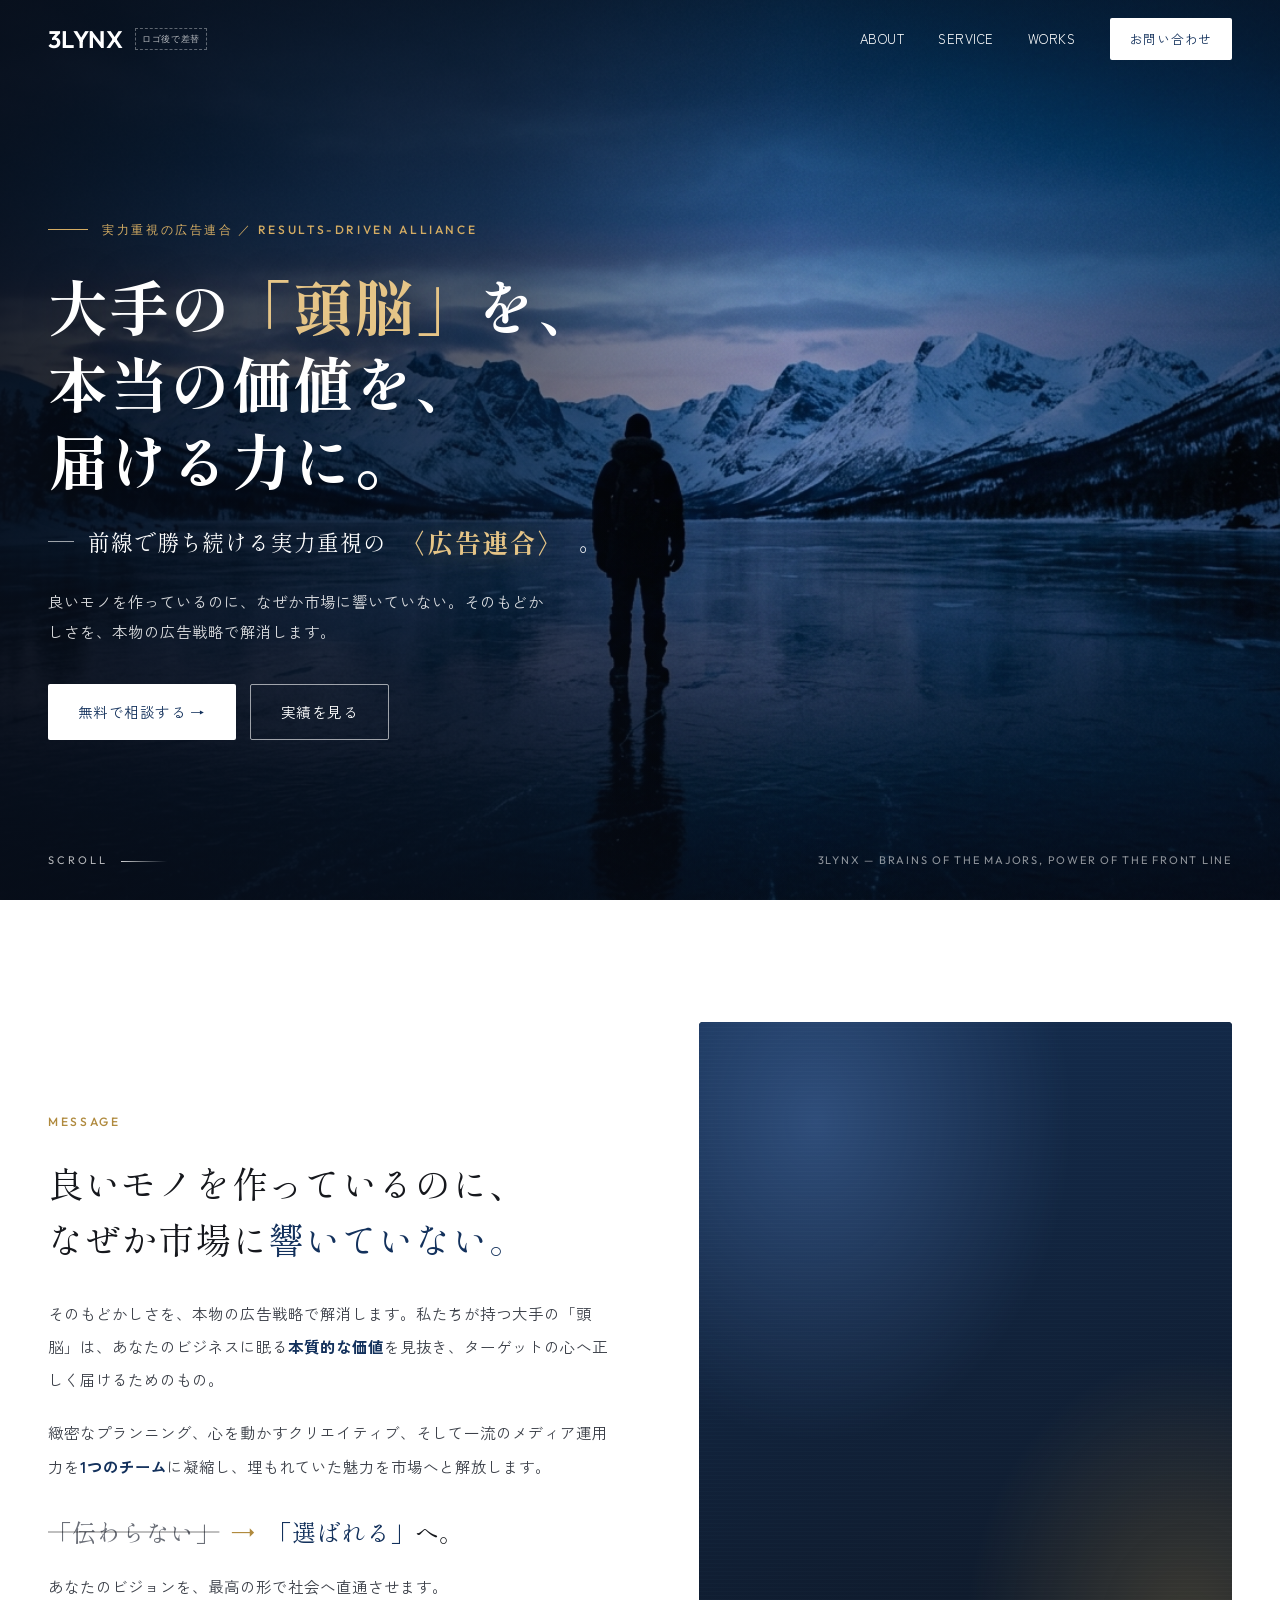
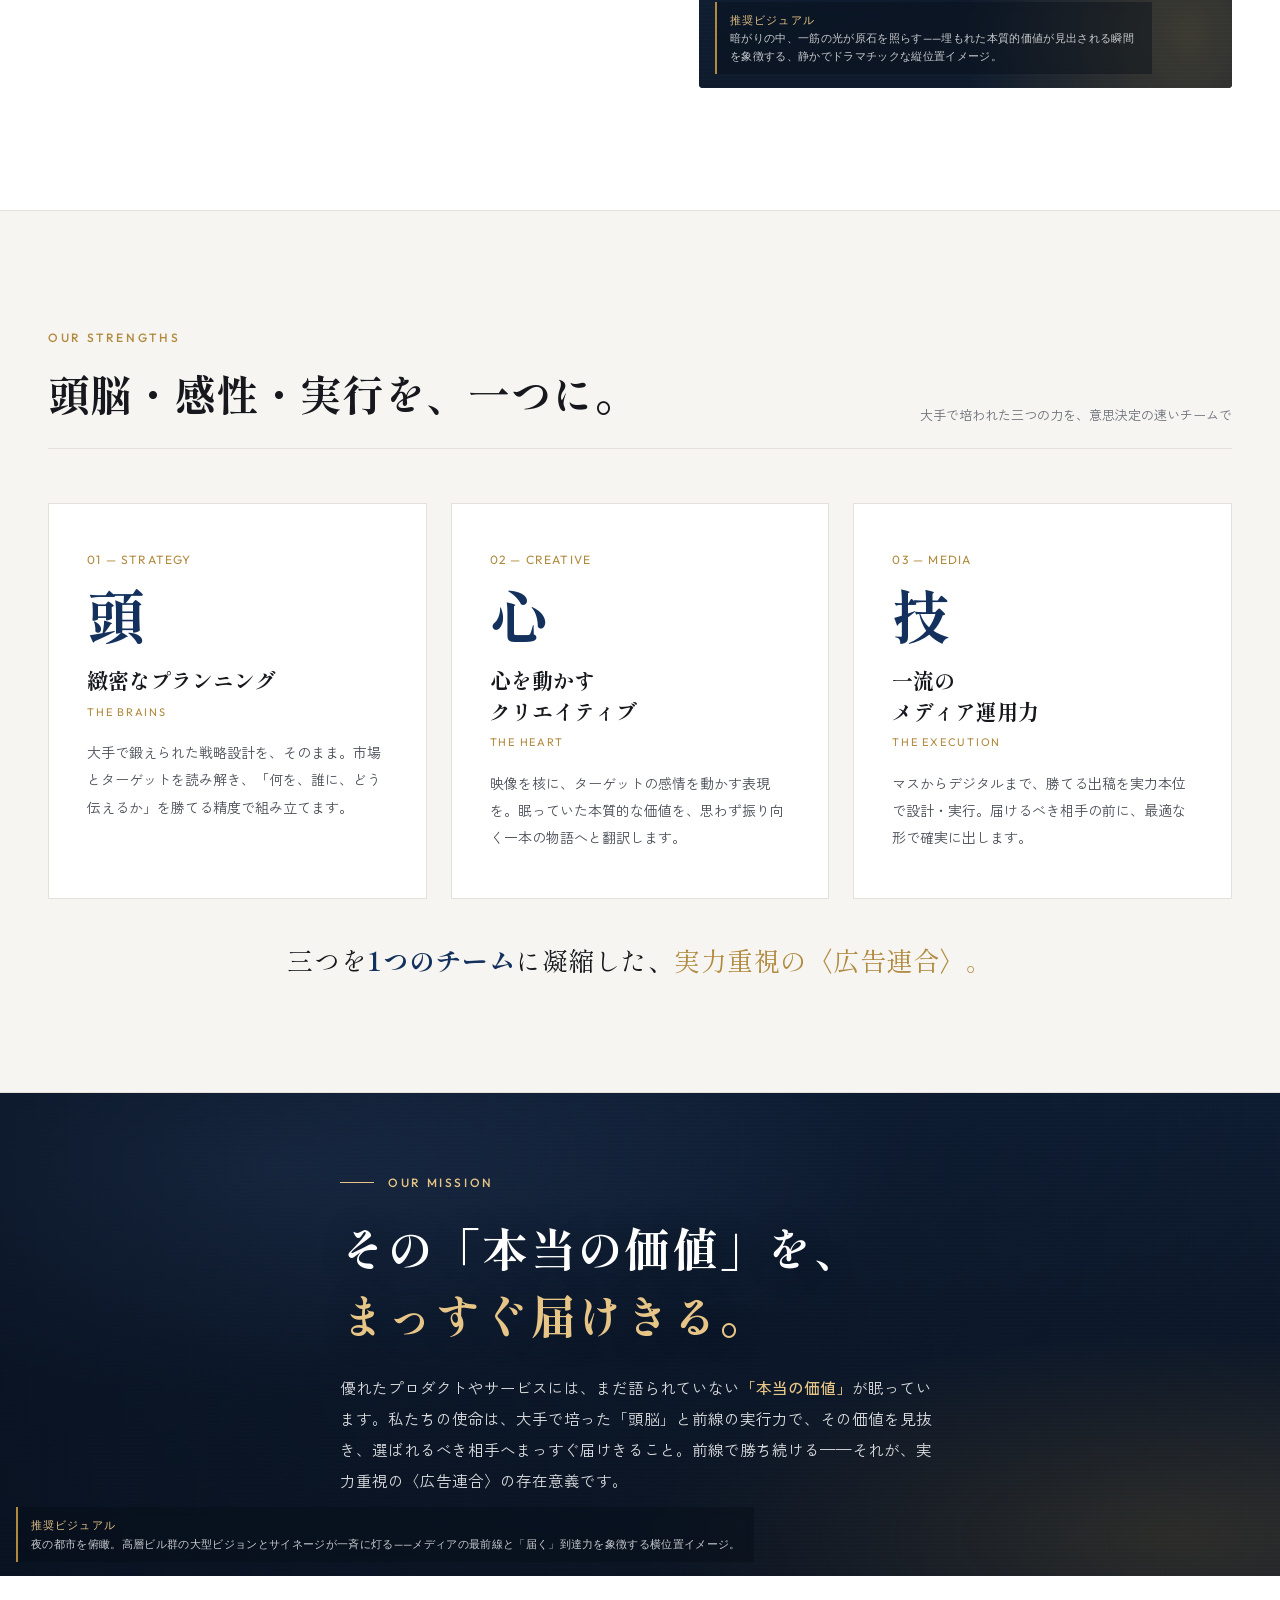
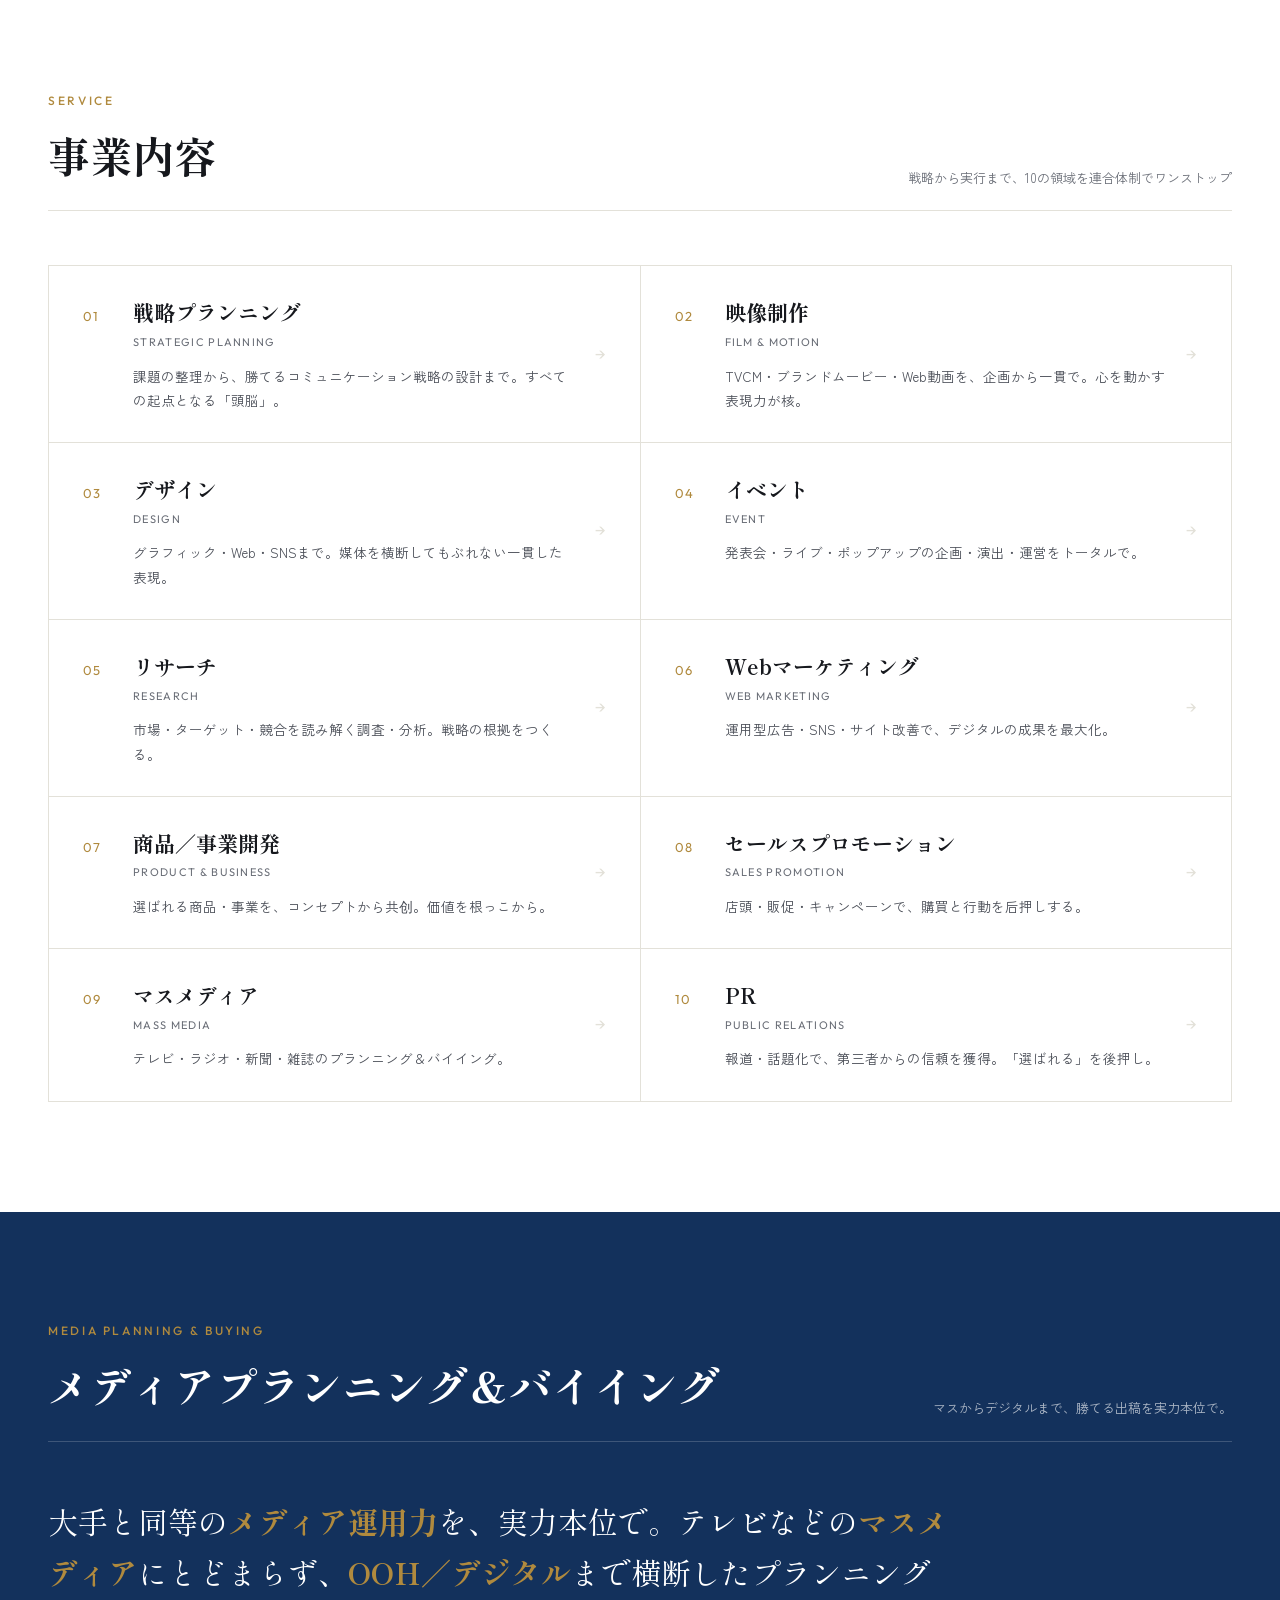
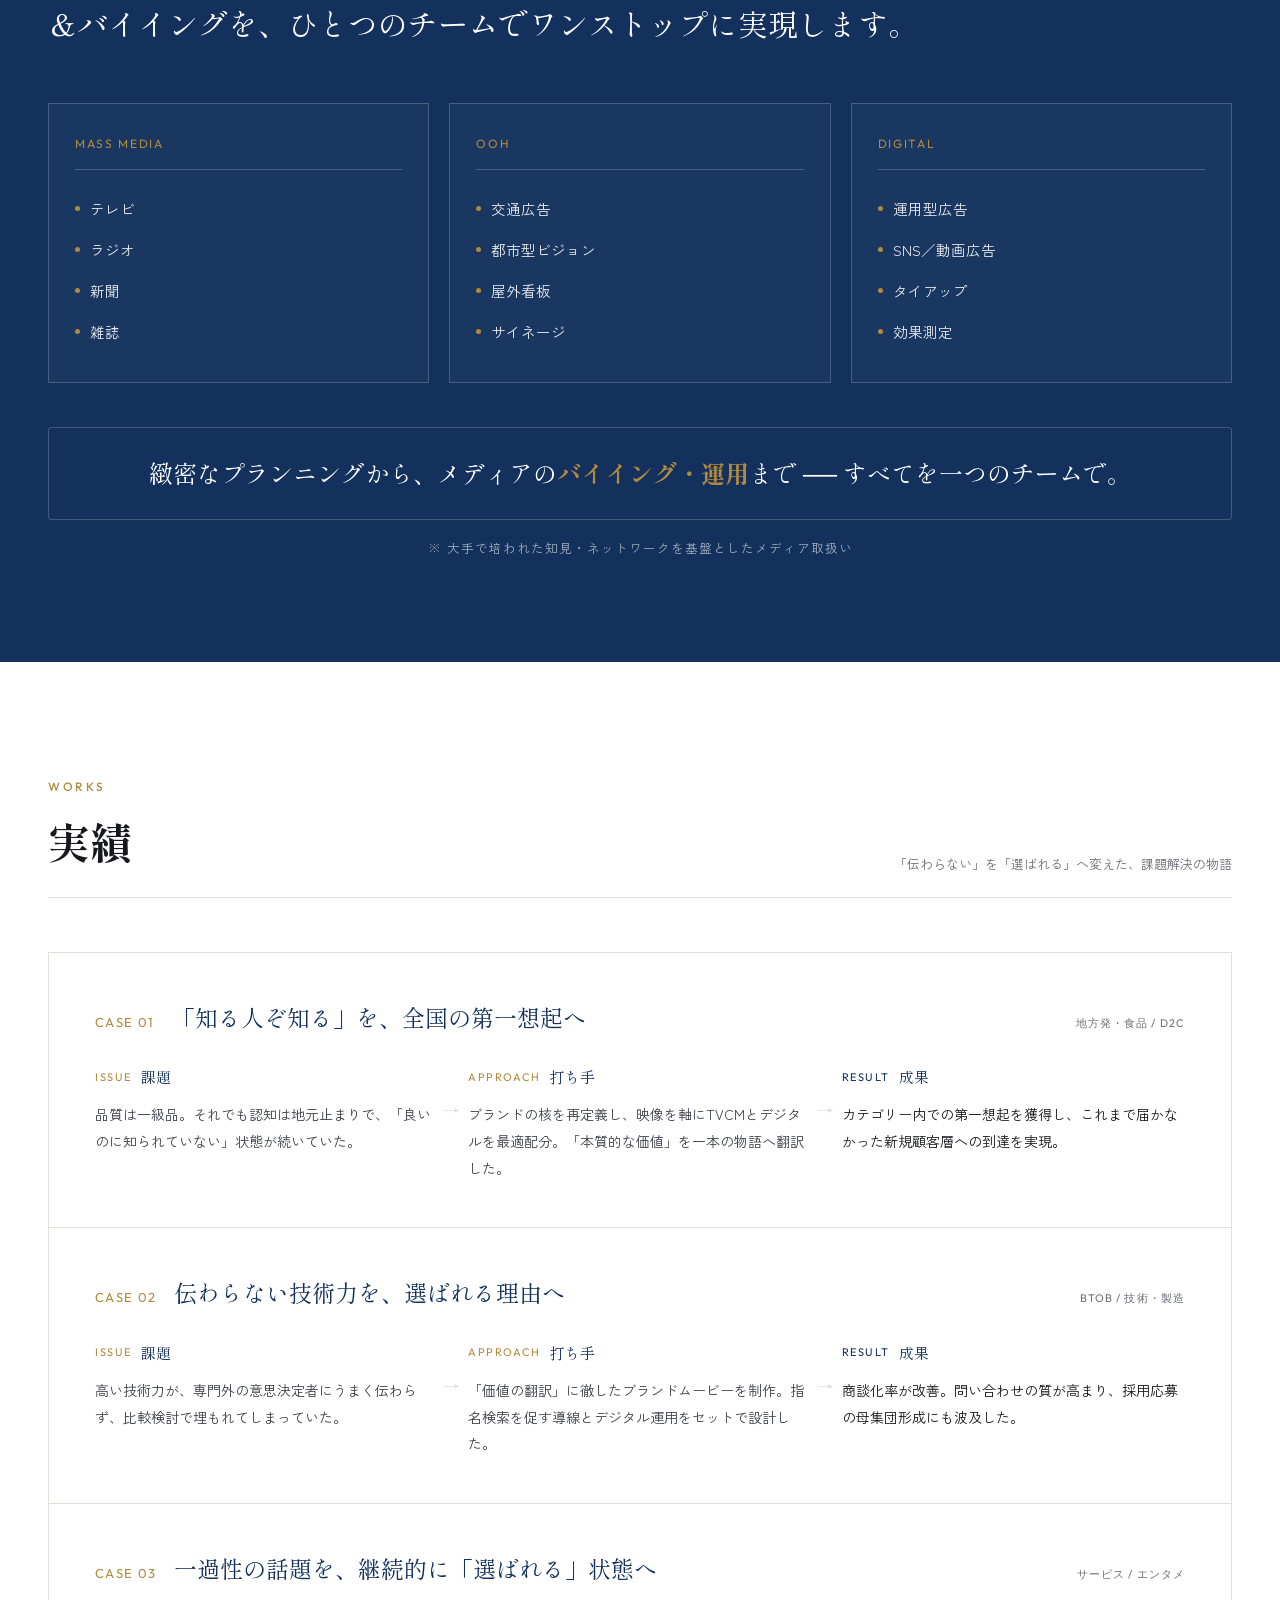
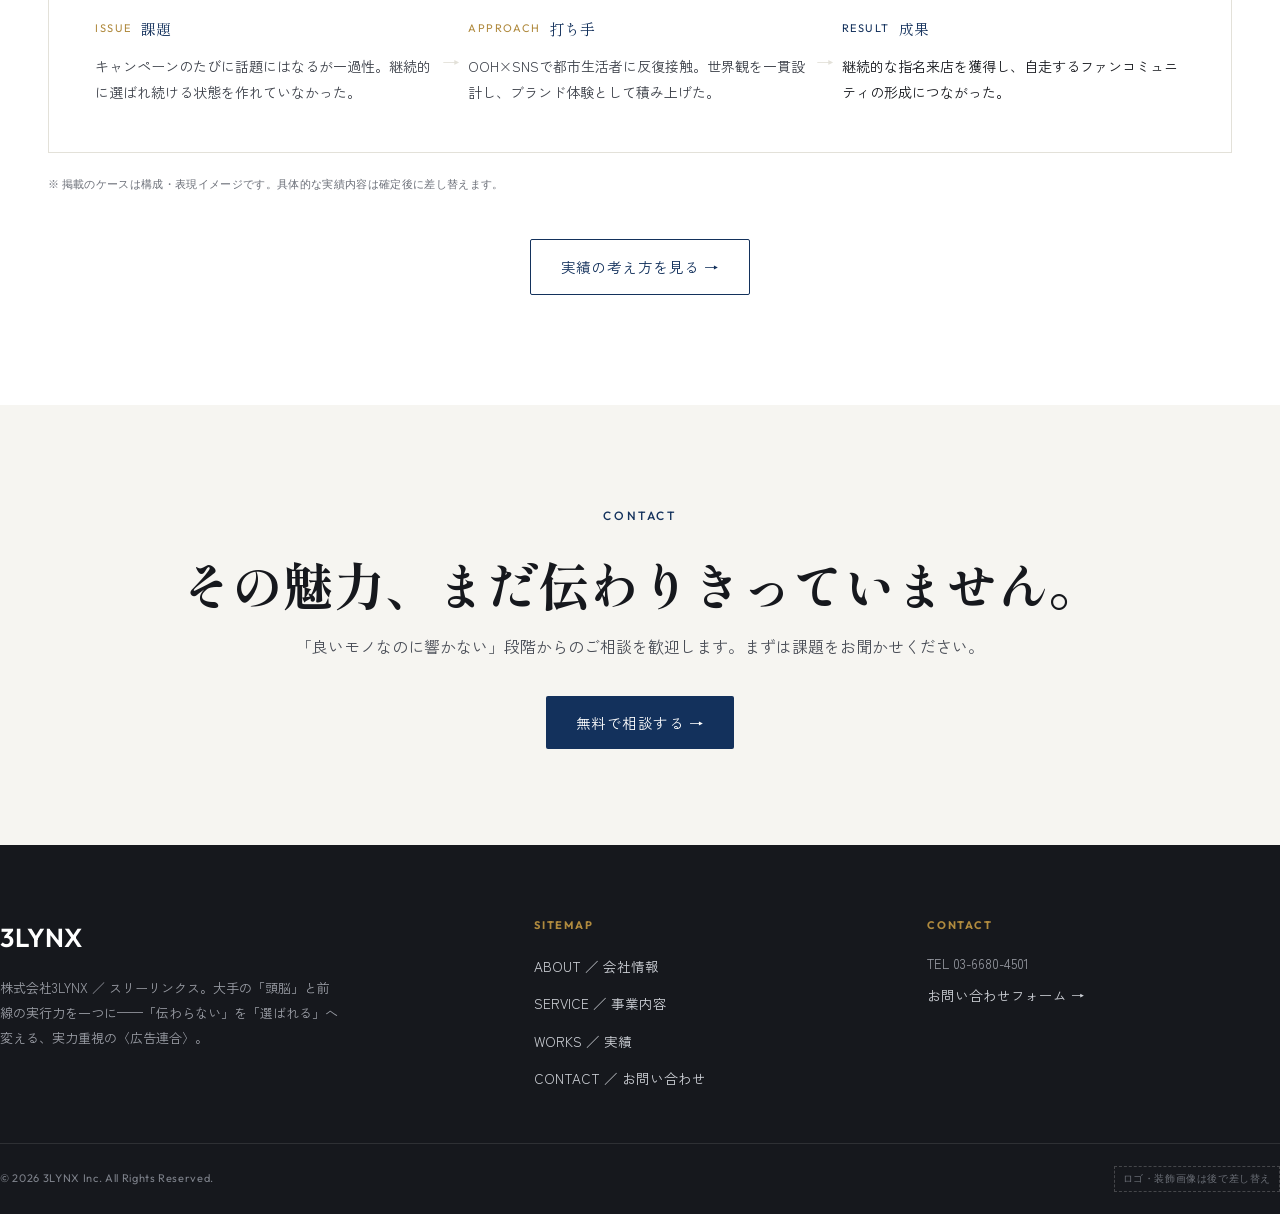
==== index.html @ 356a7094 "Add 3LYNX site (Option 2 / 安心感) — index + about/service/works/contact" ====
<!DOCTYPE html>
<html lang="ja">
<head>
<meta charset="UTF-8">
<meta name="viewport" content="width=device-width, initial-scale=1.0">
<title>株式会社3LYNX ｜ 大手の「頭脳」を、本当の価値を届ける力に。</title>
<link rel="preconnect" href="https://fonts.googleapis.com">
<link rel="preconnect" href="https://fonts.gstatic.com" crossorigin>
<link href="https://fonts.googleapis.com/css2?family=Shippori+Mincho:wght@500;600;700;800&family=Zen+Kaku+Gothic+New:wght@400;500;700&family=Outfit:wght@300;400;500;600&display=swap" rel="stylesheet">
<link rel="stylesheet" href="styles.css">
<style>
/* ===== cinematic full-bleed hero ===== */
.hero{position:relative;min-height:100svh;display:flex;align-items:center;overflow:hidden}
.hero-bg{position:absolute;inset:0;z-index:0}
.hero-bg img{width:100%;height:100%;object-fit:cover;object-position:center 38%}
.hero-overlay{position:absolute;inset:0;z-index:1;
  background:
    linear-gradient(90deg,rgba(7,13,24,.88) 0%,rgba(7,13,24,.55) 38%,rgba(7,13,24,.1) 62%,rgba(7,13,24,.32) 100%),
    linear-gradient(180deg,rgba(7,13,24,.6) 0%,rgba(7,13,24,.05) 22%,rgba(7,13,24,0) 55%,rgba(7,13,24,.52) 100%);
}
.hero-inner{position:relative;z-index:2;width:100%;color:#fff;padding-top:60px}
.hero .ey{color:#d4ac63;display:flex;align-items:center;gap:14px;margin-bottom:26px}
.hero .ey::before{content:"";width:40px;height:1px;background:#d4ac63}
.hero h1{font-family:"Shippori Mincho",serif;font-weight:700;font-size:clamp(34px,4.7vw,64px);line-height:1.28;letter-spacing:.02em;text-shadow:0 2px 40px rgba(0,0,0,.45)}
.hero h1 .nv{color:#e6c587}
.hero .htag{font-family:"Shippori Mincho",serif;font-size:clamp(16px,1.8vw,22px);color:#fff;margin-top:24px;letter-spacing:.04em;display:inline-flex;align-items:center;gap:14px;flex-wrap:wrap}
.hero .htag .gw{color:#e6c587;font-weight:700;font-size:1.18em;letter-spacing:.06em;text-shadow:0 2px 24px rgba(230,197,135,.35)}
.hero .htag::before{content:"";width:26px;height:1px;background:rgba(255,255,255,.6)}
.hero .lead{margin-top:24px;max-width:500px;font-size:15.5px;line-height:1.95;color:rgba(255,255,255,.84)}
.hero-cta{display:flex;gap:14px;margin-top:38px;flex-wrap:wrap}
.btn.light.solid{background:#fff;color:var(--navy)}
.btn.light.solid:hover{background:#f0eee8;transform:translateY(-2px)}
.btn.light.ghost{border:1px solid rgba(255,255,255,.6);color:#fff}
.btn.light.ghost:hover{background:rgba(255,255,255,.12);border-color:#fff}
.hero-foot{position:absolute;left:0;right:0;bottom:30px;z-index:2}
.hero-foot .row{display:flex;align-items:flex-end;justify-content:space-between;gap:20px}
.scrollcue{display:flex;align-items:center;gap:13px;font-family:"Outfit";font-size:11px;letter-spacing:.28em;color:rgba(255,255,255,.7)}
.scrollcue::after{content:"";width:46px;height:1px;background:linear-gradient(90deg,rgba(255,255,255,.8),transparent);animation:cue 1.9s ease-in-out infinite}
@keyframes cue{0%,100%{opacity:.35;transform:scaleX(.6);transform-origin:left}50%{opacity:1;transform:scaleX(1)}}
.hero-loc{font-family:"Outfit";font-size:11px;letter-spacing:.16em;color:rgba(255,255,255,.55);text-transform:uppercase}

/* header transparent over hero, solid on scroll */
header{transition:background .35s,border-color .35s,backdrop-filter .35s}
header.over-hero{background:transparent;backdrop-filter:none;border-bottom-color:transparent}
header.over-hero .logo .mk{color:#fff}
header.over-hero .logo .ph{color:rgba(255,255,255,.7);border-color:rgba(255,255,255,.35)}
header.over-hero .navlinks a{color:#fff}
header.over-hero .navlinks a:not(.cbtn)::after{background:#fff}
header.over-hero .navlinks .cbtn{background:#fff;color:var(--navy)}
header.over-hero .navlinks .cbtn:hover{background:#f0eee8;color:var(--navy)}
header.over-hero.scrolled{background:rgba(255,255,255,.9);backdrop-filter:blur(10px);border-bottom-color:var(--line)}
header.over-hero.scrolled .logo .mk{color:var(--navy)}
header.over-hero.scrolled .logo .ph{color:var(--muted);border-color:var(--line)}
header.over-hero.scrolled .navlinks a{color:var(--ink)}
header.over-hero.scrolled .navlinks a:hover{color:var(--navy)}
header.over-hero.scrolled .navlinks a:not(.cbtn)::after{background:var(--navy)}
header.over-hero.scrolled .navlinks .cbtn{background:var(--navy);color:#fff}

/* ===== decorative image placeholder ===== */
.deco-cap{position:absolute;left:16px;bottom:14px;z-index:4;max-width:82%;font-family:"Outfit",sans-serif;font-size:11px;letter-spacing:.03em;color:rgba(255,255,255,.78);line-height:1.65;background:rgba(7,13,24,.4);backdrop-filter:blur(5px);padding:9px 13px;border-left:2px solid var(--gold)}
.deco-cap b{color:#e6c587;font-weight:500;letter-spacing:.1em}

/* ===== message / concept ===== */
.message{padding:122px 0}
.msg-grid{display:grid;grid-template-columns:1.05fr .95fr;gap:62px;align-items:center}
.msg-text .ey{color:var(--gold)}
.msg-lead{font-family:"Shippori Mincho",serif;font-size:clamp(23px,2.9vw,36px);line-height:1.55;color:var(--ink);margin-top:22px;letter-spacing:.02em}
.msg-lead .nv{color:var(--navy)}
.msg-body{margin-top:30px;font-size:15.5px;line-height:2.15;color:#3c4049;max-width:560px}
.msg-body p+p{margin-top:20px}
.msg-body b{color:var(--navy);font-weight:700}
.msg-turn{margin-top:30px;font-family:"Shippori Mincho",serif;font-size:clamp(18px,2vw,24px);color:var(--ink);letter-spacing:.02em}
.msg-turn .x{color:var(--muted);text-decoration:line-through;text-decoration-color:rgba(0,0,0,.25)}
.msg-turn .o{color:var(--navy)}
.msg-turn .arw{color:var(--gold);margin:0 12px}
.msg-visual{position:relative}
.msg-visual .vph{aspect-ratio:4/5;border-radius:4px}

/* ===== strengths 三位一体 ===== */
.strengths{background:var(--paper);border-top:1px solid var(--line);border-bottom:1px solid var(--line);padding:112px 0}
.tri{display:grid;grid-template-columns:repeat(3,1fr);gap:24px;margin-top:54px}
.tcard{background:#fff;border:1px solid var(--line);padding:46px 38px;position:relative;transition:transform .25s,box-shadow .25s}
.tcard:hover{transform:translateY(-4px);box-shadow:0 24px 50px -34px rgba(15,27,45,.55)}
.tcard .gi{font-family:"Outfit";font-size:12px;letter-spacing:.1em;color:var(--gold)}
.tcard .kanji{font-family:"Shippori Mincho",serif;font-weight:700;font-size:58px;line-height:1;color:var(--navy);margin:16px 0 22px}
.tcard h3{font-family:"Shippori Mincho",serif;font-size:21px;color:var(--ink);line-height:1.45}
.tcard .en{font-family:"Outfit";font-size:11px;letter-spacing:.16em;text-transform:uppercase;color:var(--gold);margin-top:8px}
.tcard p{font-size:14px;color:#4a4e57;line-height:1.95;margin-top:18px}
.tri-line{margin-top:40px;text-align:center;font-family:"Shippori Mincho",serif;font-size:clamp(18px,2.2vw,26px);color:var(--ink);letter-spacing:.02em}
.tri-line b{color:var(--navy)}
.tri-line .br{color:var(--gold)}

/* ===== full-bleed decorative band ===== */
.band{position:relative;min-height:46vh;display:flex;align-items:center;overflow:hidden;padding:80px 0}
.band .vph{position:absolute;inset:0}
.band-overlay{position:absolute;inset:0;z-index:2;background:linear-gradient(90deg,rgba(7,13,24,.72),rgba(7,13,24,.25))}
.band-copy{position:relative;z-index:3;color:#fff}
.band-copy .ey{color:#e6c587;display:flex;align-items:center;gap:14px}
.band-copy .ey::before{content:"";width:34px;height:1px;background:#e6c587}
.band-copy h2{font-family:"Shippori Mincho",serif;font-size:clamp(26px,3.6vw,46px);line-height:1.45;margin-top:22px;letter-spacing:.03em;text-shadow:0 2px 30px rgba(0,0,0,.4)}
.band-copy h2 .g{color:#e6c587}
.band-copy p{margin-top:24px;max-width:600px;font-size:15.5px;line-height:2;color:rgba(255,255,255,.85)}
.band-copy p b{color:#e6c587;font-weight:500}

/* service preview — 10 services */
.sgrid{display:grid;grid-template-columns:repeat(2,1fr);gap:1px;background:var(--line);border:1px solid var(--line)}
.scell{background:#fff;padding:30px 34px;transition:background .25s;text-decoration:none;color:inherit;display:flex;align-items:baseline;gap:20px}
.scell:hover{background:var(--paper)}
.scell .ico{font-family:"Outfit";font-size:13px;letter-spacing:.08em;color:var(--gold);flex:none;width:30px;padding-top:4px}
.scell .sbody{flex:1}
.scell h3{font-family:"Shippori Mincho",serif;font-size:21px;display:inline-block}
.scell .en{font-family:"Outfit";font-size:11px;letter-spacing:.12em;color:var(--muted);text-transform:uppercase;margin-top:4px}
.scell p{font-size:13.5px;color:#4a4e57;margin-top:12px;line-height:1.8}
.scell .arr{flex:none;color:var(--line);font-family:"Outfit";transition:color .2s,transform .2s;align-self:center}
.scell:hover .arr{color:var(--navy);transform:translateX(3px)}

/* media */
.media{background:var(--navy);color:#fff;padding:104px 0}
.media .sec-head{border-color:rgba(255,255,255,.18)}
.media .sec-head h2{color:#fff}.media .sec-head .ey{color:var(--gold)}.media .sec-head .jp{color:rgba(255,255,255,.65)}
.mlead{font-family:"Shippori Mincho",serif;font-size:clamp(20px,2.4vw,30px);line-height:1.7;max-width:900px;margin-bottom:54px}
.mlead b{color:var(--gold)}
.mcols{display:grid;grid-template-columns:repeat(3,1fr);gap:20px}
.mcol{border:1px solid rgba(255,255,255,.2);padding:30px 26px;background:rgba(255,255,255,.03)}
.mcol .h{font-family:"Outfit";letter-spacing:.14em;font-size:12px;color:var(--gold);text-transform:uppercase;padding-bottom:16px;border-bottom:1px solid rgba(255,255,255,.2);margin-bottom:18px}
.mcol ul{list-style:none}
.mcol li{font-size:14.5px;padding:9px 0;color:rgba(255,255,255,.9);display:flex;align-items:center;gap:10px}
.mcol li::before{content:"";width:5px;height:5px;background:var(--gold);border-radius:50%;flex:none}
.onestop-line{margin-top:44px;text-align:center;font-family:"Shippori Mincho",serif;font-size:clamp(18px,2vw,24px);padding:26px;border:1px solid rgba(255,255,255,.2);border-radius:3px}
.onestop-line b{color:var(--gold)}
.partner{margin-top:18px;text-align:center;font-size:12.5px;letter-spacing:.08em;color:rgba(255,255,255,.6)}

/* ===== works — text based cases ===== */
.cases{border:1px solid var(--line)}
.case{background:#fff;padding:46px 46px}
.case + .case{border-top:1px solid var(--line)}
.case .ctop{display:flex;align-items:baseline;gap:18px;margin-bottom:30px;flex-wrap:wrap}
.case .cno{font-family:"Outfit";font-size:13px;letter-spacing:.1em;color:var(--gold)}
.case .cind{font-family:"Shippori Mincho",serif;font-size:23px;color:var(--navy)}
.case .ccat{font-family:"Outfit";font-size:11px;letter-spacing:.1em;color:var(--muted);text-transform:uppercase;margin-left:auto}
.steps{display:grid;grid-template-columns:1fr 1fr 1fr;gap:30px;position:relative}
.step .k{font-family:"Outfit";font-size:11px;letter-spacing:.14em;text-transform:uppercase;color:var(--gold);display:flex;align-items:center;gap:9px;margin-bottom:12px}
.step .k .jp{font-family:"Shippori Mincho",serif;font-size:15px;letter-spacing:0;text-transform:none;color:var(--navy)}
.step p{font-size:14px;line-height:1.9;color:#3c4049}
.step.result{position:relative}
.step.result .k{color:var(--navy)}.step.result .k .jp{color:var(--navy)}
.step.result p{color:var(--ink)}
.steps .step:not(:last-child)::after{content:"→";position:absolute;top:30px;right:-22px;color:var(--line);font-size:18px}
.steps .step{position:relative}
.cases-note{font-family:"Outfit";font-size:11px;color:var(--muted);letter-spacing:.03em;margin-top:22px;line-height:1.7}
.morebar{text-align:center;margin-top:46px}

/* cta */
.cta{background:var(--paper);padding:96px 0;text-align:center}
.cta .ey{color:var(--navy)}
.cta h2{font-family:"Shippori Mincho",serif;font-size:clamp(30px,4vw,52px);margin:18px 0 8px}
.cta p{color:#4a4e57;margin-bottom:36px}

@media(max-width:900px){
  .hero h1{font-size:clamp(30px,7.5vw,44px)}
  .hero-foot .hero-loc{display:none}
  .msg-grid{grid-template-columns:1fr;gap:40px}
  .tri,.sgrid,.mcols{grid-template-columns:1fr}
  .steps{grid-template-columns:1fr;gap:22px}
  .steps .step:not(:last-child)::after{content:"↓";top:auto;bottom:-20px;right:auto;left:0}
  .case{padding:34px 26px}
}
</style>
</head>
<body>

<header class="over-hero" id="siteHeader">
  <div class="wrap nav">
    <a class="logo" href="index.html"><span class="mk">3LYNX</span><span class="ph">ロゴ後で差替</span></a>
    <nav class="navlinks">
      <a href="about.html">ABOUT</a>
      <a href="service.html">SERVICE</a>
      <a href="works.html">WORKS</a>
      <a href="contact.html" class="cbtn">お問い合わせ</a>
    </nav>
  </div>
</header>

<!-- HERO -->
<section class="hero" id="top">
  <div class="hero-bg"><img src="assets/hero.png" alt="夜明けの湖に立つ人物と山並み"></div>
  <div class="hero-overlay"></div>
  <div class="wrap hero-inner">
    <span class="ey">実力重視の広告連合 ／ Results-Driven Alliance</span>
    <h1>大手の<span class="nv">「頭脳」</span>を、<br>本当の価値を、<br>届ける力に。</h1>
    <p class="htag">前線で勝ち続ける実力重視の<span class="gw">〈広告連合〉</span>。</p>
    <p class="lead">良いモノを作っているのに、なぜか市場に響いていない。そのもどかしさを、本物の広告戦略で解消します。</p>
    <div class="hero-cta">
      <a class="btn light solid" href="contact.html">無料で相談する →</a>
      <a class="btn light ghost" href="works.html">実績を見る</a>
    </div>
  </div>
  <div class="wrap hero-foot">
    <div class="row">
      <div class="scrollcue">SCROLL</div>
      <div class="hero-loc">3LYNX — Brains of the Majors, Power of the Front Line</div>
    </div>
  </div>
</section>

<!-- MESSAGE / CONCEPT -->
<section class="message">
  <div class="wrap msg-grid">
    <div class="msg-text">
      <span class="ey">Message</span>
      <div class="msg-lead">良いモノを作っているのに、<br>なぜか市場に<span class="nv">響いていない。</span></div>
      <div class="msg-body">
        <p>そのもどかしさを、本物の広告戦略で解消します。私たちが持つ大手の「頭脳」は、あなたのビジネスに眠る<b>本質的な価値</b>を見抜き、ターゲットの心へ正しく届けるためのもの。</p>
        <p>緻密なプランニング、心を動かすクリエイティブ、そして一流のメディア運用力を<b>1つのチーム</b>に凝縮し、埋もれていた魅力を市場へと解放します。</p>
      </div>
      <div class="msg-turn"><span class="x">「伝わらない」</span><span class="arw">→</span><span class="o">「選ばれる」</span>へ。</div>
      <p class="msg-body" style="margin-top:18px">あなたのビジョンを、最高の形で社会へ直通させます。</p>
    </div>
    <div class="msg-visual">
      <div class="vph">
        <div class="deco-cap"><b>推奨ビジュアル</b><br>暗がりの中、一筋の光が原石を照らす——埋もれた本質的価値が見出される瞬間を象徴する、静かでドラマチックな縦位置イメージ。</div>
      </div>
    </div>
  </div>
</section>

<!-- STRENGTHS 三位一体 -->
<section class="strengths">
  <div class="wrap">
    <div class="sec-head">
      <div><span class="ey">Our Strengths</span><h2>頭脳・感性・実行を、一つに。</h2></div>
      <span class="jp">大手で培われた三つの力を、意思決定の速いチームで</span>
    </div>
    <div class="tri">
      <div class="tcard">
        <div class="gi">01 — STRATEGY</div>
        <div class="kanji">頭</div>
        <h3>緻密なプランニング</h3>
        <div class="en">The Brains</div>
        <p>大手で鍛えられた戦略設計を、そのまま。市場とターゲットを読み解き、「何を、誰に、どう伝えるか」を勝てる精度で組み立てます。</p>
      </div>
      <div class="tcard">
        <div class="gi">02 — CREATIVE</div>
        <div class="kanji">心</div>
        <h3>心を動かす<br>クリエイティブ</h3>
        <div class="en">The Heart</div>
        <p>映像を核に、ターゲットの感情を動かす表現を。眠っていた本質的な価値を、思わず振り向く一本の物語へと翻訳します。</p>
      </div>
      <div class="tcard">
        <div class="gi">03 — MEDIA</div>
        <div class="kanji">技</div>
        <h3>一流の<br>メディア運用力</h3>
        <div class="en">The Execution</div>
        <p>マスからデジタルまで、勝てる出稿を実力本位で設計・実行。届けるべき相手の前に、最適な形で確実に出します。</p>
      </div>
    </div>
    <div class="tri-line">三つを<b>1つのチーム</b>に凝縮した、<span class="br">実力重視の〈広告連合〉。</span></div>
  </div>
</section>

<!-- DECORATIVE BAND -->
<section class="band">
  <div class="vph">
    <div class="deco-cap"><b>推奨ビジュアル</b><br>夜の都市を俯瞰。高層ビル群の大型ビジョンとサイネージが一斉に灯る——メディアの最前線と「届く」到達力を象徴する横位置イメージ。</div>
  </div>
  <div class="band-overlay"></div>
  <div class="wrap band-copy">
    <span class="ey">Our Mission</span>
    <h2>その「本当の価値」を、<br><span class="g">まっすぐ届けきる。</span></h2>
    <p>優れたプロダクトやサービスには、まだ語られていない<b>「本当の価値」</b>が眠っています。私たちの使命は、大手で培った「頭脳」と前線の実行力で、その価値を見抜き、選ばれるべき相手へまっすぐ届けきること。前線で勝ち続ける——それが、実力重視の〈広告連合〉の存在意義です。</p>
  </div>
</section>

<!-- SERVICE -->
<section class="sec" id="service">
  <div class="wrap">
    <div class="sec-head">
      <div><span class="ey">Service</span><h2>事業内容</h2></div>
      <span class="jp">戦略から実行まで、10の領域を連合体制でワンストップ</span>
    </div>
    <div class="sgrid">
      <a class="scell" href="service.html#strategy">
        <div class="ico">01</div>
        <div class="sbody"><h3>戦略プランニング</h3><div class="en">Strategic Planning</div>
        <p>課題の整理から、勝てるコミュニケーション戦略の設計まで。すべての起点となる「頭脳」。</p></div>
        <span class="arr">→</span>
      </a>
      <a class="scell" href="service.html#film">
        <div class="ico">02</div>
        <div class="sbody"><h3>映像制作</h3><div class="en">Film &amp; Motion</div>
        <p>TVCM・ブランドムービー・Web動画を、企画から一貫で。心を動かす表現力が核。</p></div>
        <span class="arr">→</span>
      </a>
      <a class="scell" href="service.html#design">
        <div class="ico">03</div>
        <div class="sbody"><h3>デザイン</h3><div class="en">Design</div>
        <p>グラフィック・Web・SNSまで。媒体を横断してもぶれない一貫した表現。</p></div>
        <span class="arr">→</span>
      </a>
      <a class="scell" href="service.html#event">
        <div class="ico">04</div>
        <div class="sbody"><h3>イベント</h3><div class="en">Event</div>
        <p>発表会・ライブ・ポップアップの企画・演出・運営をトータルで。</p></div>
        <span class="arr">→</span>
      </a>
      <a class="scell" href="service.html#research">
        <div class="ico">05</div>
        <div class="sbody"><h3>リサーチ</h3><div class="en">Research</div>
        <p>市場・ターゲット・競合を読み解く調査・分析。戦略の根拠をつくる。</p></div>
        <span class="arr">→</span>
      </a>
      <a class="scell" href="service.html#webmarketing">
        <div class="ico">06</div>
        <div class="sbody"><h3>Webマーケティング</h3><div class="en">Web Marketing</div>
        <p>運用型広告・SNS・サイト改善で、デジタルの成果を最大化。</p></div>
        <span class="arr">→</span>
      </a>
      <a class="scell" href="service.html#product">
        <div class="ico">07</div>
        <div class="sbody"><h3>商品／事業開発</h3><div class="en">Product &amp; Business</div>
        <p>選ばれる商品・事業を、コンセプトから共创。価値を根っこから。</p></div>
        <span class="arr">→</span>
      </a>
      <a class="scell" href="service.html#promotion">
        <div class="ico">08</div>
        <div class="sbody"><h3>セールスプロモーション</h3><div class="en">Sales Promotion</div>
        <p>店頭・販促・キャンペーンで、購買と行動を后押しする。</p></div>
        <span class="arr">→</span>
      </a>
      <a class="scell" href="service.html#massmedia">
        <div class="ico">09</div>
        <div class="sbody"><h3>マスメディア</h3><div class="en">Mass Media</div>
        <p>テレビ・ラジオ・新聞・雑誌のプランニング＆バイイング。</p></div>
        <span class="arr">→</span>
      </a>
      <a class="scell" href="service.html#pr">
        <div class="ico">10</div>
        <div class="sbody"><h3>PR</h3><div class="en">Public Relations</div>
        <p>報道・話題化で、第三者からの信頼を獲得。「選ばれる」を後押し。</p></div>
        <span class="arr">→</span>
      </a>
    </div>
  </div>
</section>

<!-- MEDIA -->
<section class="media" id="media">
  <div class="wrap">
    <div class="sec-head">
      <div><span class="ey">Media Planning &amp; Buying</span><h2>メディアプランニング＆バイイング</h2></div>
      <span class="jp">マスからデジタルまで、勝てる出稿を実力本位で。</span>
    </div>
    <p class="mlead">大手と同等の<b>メディア運用力</b>を、実力本位で。テレビなどの<b>マスメディア</b>にとどまらず、<b>OOH／デジタル</b>まで横断したプランニング＆バイイングを、ひとつのチームでワンストップに実現します。</p>
    <div class="mcols">
      <div class="mcol"><div class="h">Mass Media</div><ul><li>テレビ</li><li>ラジオ</li><li>新聞</li><li>雑誌</li></ul></div>
      <div class="mcol"><div class="h">OOH</div><ul><li>交通広告</li><li>都市型ビジョン</li><li>屋外看板</li><li>サイネージ</li></ul></div>
      <div class="mcol"><div class="h">Digital</div><ul><li>運用型広告</li><li>SNS／動画広告</li><li>タイアップ</li><li>効果測定</li></ul></div>
    </div>
    <div class="onestop-line">緻密なプランニングから、メディアの<b>バイイング・運用</b>まで ── すべてを一つのチームで。</div>
    <div class="partner">※ 大手で培われた知見・ネットワークを基盤としたメディア取扱い</div>
  </div>
</section>

<!-- WORKS (text-based) -->
<section class="sec" id="works">
  <div class="wrap">
    <div class="sec-head">
      <div><span class="ey">Works</span><h2>実績</h2></div>
      <span class="jp">「伝わらない」を「選ばれる」へ変えた、課題解決の物語</span>
    </div>
    <div class="cases">
      <div class="case">
        <div class="ctop">
          <span class="cno">CASE 01</span>
          <span class="cind">「知る人ぞ知る」を、全国の第一想起へ</span>
          <span class="ccat">地方発・食品 / D2C</span>
        </div>
        <div class="steps">
          <div class="step">
            <div class="k">Issue<span class="jp">課題</span></div>
            <p>品質は一級品。それでも認知は地元止まりで、「良いのに知られていない」状態が続いていた。</p>
          </div>
          <div class="step">
            <div class="k">Approach<span class="jp">打ち手</span></div>
            <p>ブランドの核を再定義し、映像を軸にTVCMとデジタルを最適配分。「本質的な価値」を一本の物語へ翻訳した。</p>
          </div>
          <div class="step result">
            <div class="k">Result<span class="jp">成果</span></div>
            <p>カテゴリー内での第一想起を獲得し、これまで届かなかった新規顧客層への到達を実現。</p>
          </div>
        </div>
      </div>

      <div class="case">
        <div class="ctop">
          <span class="cno">CASE 02</span>
          <span class="cind">伝わらない技術力を、選ばれる理由へ</span>
          <span class="ccat">BtoB / 技術・製造</span>
        </div>
        <div class="steps">
          <div class="step">
            <div class="k">Issue<span class="jp">課題</span></div>
            <p>高い技術力が、専門外の意思決定者にうまく伝わらず、比較検討で埋もれてしまっていた。</p>
          </div>
          <div class="step">
            <div class="k">Approach<span class="jp">打ち手</span></div>
            <p>「価値の翻訳」に徹したブランドムービーを制作。指名検索を促す導線とデジタル運用をセットで設計した。</p>
          </div>
          <div class="step result">
            <div class="k">Result<span class="jp">成果</span></div>
            <p>商談化率が改善。問い合わせの質が高まり、採用応募の母集団形成にも波及した。</p>
          </div>
        </div>
      </div>

      <div class="case">
        <div class="ctop">
          <span class="cno">CASE 03</span>
          <span class="cind">一過性の話題を、継続的に「選ばれる」状態へ</span>
          <span class="ccat">サービス / エンタメ</span>
        </div>
        <div class="steps">
          <div class="step">
            <div class="k">Issue<span class="jp">課題</span></div>
            <p>キャンペーンのたびに話題にはなるが一過性。継続的に選ばれ続ける状態を作れていなかった。</p>
          </div>
          <div class="step">
            <div class="k">Approach<span class="jp">打ち手</span></div>
            <p>OOH×SNSで都市生活者に反復接触。世界観を一貫設計し、ブランド体験として積み上げた。</p>
          </div>
          <div class="step result">
            <div class="k">Result<span class="jp">成果</span></div>
            <p>継続的な指名来店を獲得し、自走するファンコミュニティの形成につながった。</p>
          </div>
        </div>
      </div>
    </div>
    <div class="cases-note">※ 掲載のケースは構成・表現イメージです。具体的な実績内容は確定後に差し替えます。</div>
    <div class="morebar"><a class="btn ghost" href="works.html">実績の考え方を見る →</a></div>
  </div>
</section>

<!-- CTA -->
<section class="cta">
  <div class="wrap">
    <span class="ey">Contact</span>
    <h2>その魅力、まだ伝わりきっていません。</h2>
    <p>「良いモノなのに響かない」段階からのご相談を歓迎します。まずは課題をお聞かせください。</p>
    <a class="btn solid" href="contact.html">無料で相談する →</a>
  </div>
</section>

<!-- FOOTER -->
<footer>
  <div class="wrap fmain">
    <div>
      <div class="mk">3LYNX</div>
      <p class="fdesc">株式会社3LYNX ／ スリーリンクス。大手の「頭脳」と前線の実行力を一つに——「伝わらない」を「選ばれる」へ変える、実力重視の〈広告連合〉。</p>
    </div>
    <div class="fcol">
      <h4>Sitemap</h4>
      <ul>
        <li><a href="about.html">ABOUT ／ 会社情報</a></li>
        <li><a href="service.html">SERVICE ／ 事業内容</a></li>
        <li><a href="works.html">WORKS ／ 実績</a></li>
        <li><a href="contact.html">CONTACT ／ お問い合わせ</a></li>
      </ul>
    </div>
    <div class="fcol">
      <h4>Contact</h4>
      <div class="fline">TEL 03-6680-4501</div>
      <div class="fline"><a href="contact.html" style="text-decoration:none">お問い合わせフォーム →</a></div>
    </div>
  </div>
  <div class="wrap fbottom">
    <div class="c">© 2026 3LYNX Inc. All Rights Reserved.</div>
    <div class="ph">ロゴ・装飾画像は後で差し替え</div>
  </div>
</footer>

<script>
(function(){
  var h=document.getElementById('siteHeader');
  function onScroll(){ h.classList.toggle('scrolled', window.scrollY>60); }
  window.addEventListener('scroll',onScroll,{passive:true});
  onScroll();
})();
</script>
</body>
</html>
---- styles.css ----
/* ============================================================
   3LYNX — Integrated Communication Partner
   Shared design system (Option 2 / 安心感)
   ============================================================ */
:root{
  --bg:#ffffff;
  --paper:#f6f5f1;
  --paper2:#efece4;
  --ink:#16181d;
  --muted:#6b6f78;
  --line:#e3e1d9;
  --navy:#13315c;
  --navy-soft:#27496f;
  --navy-deep:#0f1b2d;
  --gold:#b08a3e;
  --maxw:1280px;
}
*{margin:0;padding:0;box-sizing:border-box}
html{scroll-behavior:smooth}
body{
  background:var(--bg);
  color:var(--ink);
  font-family:"Zen Kaku Gothic New",sans-serif;
  -webkit-font-smoothing:antialiased;
  overflow-x:hidden;
  line-height:1.6;
}
a{color:inherit}
.wrap{max-width:var(--maxw);margin:0 auto;padding:0 48px}
.min{font-family:"Shippori Mincho",serif}
.out{font-family:"Outfit",sans-serif}
.ey{font-family:"Outfit",sans-serif;font-weight:500;letter-spacing:.22em;font-size:12px;text-transform:uppercase}

/* ---------- placeholder "video / image" ---------- */
.vph{position:relative;overflow:hidden;background:#0f1b2d}
.vph::before{
  content:"";position:absolute;inset:-20%;
  background:
    radial-gradient(55% 55% at 30% 25%, rgba(80,120,180,.45), transparent 62%),
    radial-gradient(50% 50% at 80% 80%, rgba(176,138,62,.28), transparent 60%),
    linear-gradient(160deg,#16335b,#0f1b2d 70%);
  animation:drift 22s ease-in-out infinite alternate;
}
.vph::after{content:"";position:absolute;inset:0;background:repeating-linear-gradient(0deg,rgba(255,255,255,.05) 0 1px,transparent 1px 4px);mix-blend-mode:soft-light}
@keyframes drift{0%{transform:scale(1.04) translate(-1%,0)}100%{transform:scale(1.1) translate(2%,1%)}}
.vph.light{background:var(--paper2)}
.vph.light::before{background:repeating-linear-gradient(135deg,rgba(19,49,92,.06) 0 10px,transparent 10px 20px);animation:none;inset:0}
.vph.light::after{display:none}
.vtag{position:absolute;left:16px;bottom:14px;z-index:3;font-family:"Outfit",sans-serif;font-size:11px;letter-spacing:.14em;color:rgba(255,255,255,.7);display:flex;align-items:center;gap:8px}
.vtag.dark{color:var(--navy)}
.vtag .rec{width:7px;height:7px;border-radius:50%;background:var(--gold)}

/* decorative image placeholder caption */
.deco-cap{position:absolute;left:16px;bottom:14px;z-index:4;max-width:82%;font-family:"Outfit",sans-serif;font-size:11px;letter-spacing:.03em;color:rgba(255,255,255,.78);line-height:1.65;background:rgba(7,13,24,.4);backdrop-filter:blur(5px);padding:9px 13px;border-left:2px solid var(--gold)}
.deco-cap b{color:#e6c587;font-weight:500;letter-spacing:.1em}

/* ---------- header ---------- */
header{position:fixed;top:0;left:0;right:0;z-index:50;background:rgba(255,255,255,.86);backdrop-filter:blur(10px);border-bottom:1px solid var(--line)}
.nav{display:flex;align-items:center;justify-content:space-between;height:78px}
.logo{display:flex;align-items:center;gap:12px;text-decoration:none}
.logo .mk{font-family:"Outfit",sans-serif;font-weight:600;font-size:24px;letter-spacing:.02em;color:var(--navy)}
.logo .ph{font-size:9px;font-family:"Outfit";color:var(--muted);border:1px dashed var(--line);padding:3px 6px;letter-spacing:.06em}
.navlinks{display:flex;align-items:center;gap:34px}
.navlinks a{color:var(--ink);text-decoration:none;font-size:13px;letter-spacing:.04em;transition:color .2s;position:relative}
.navlinks a:not(.cbtn)::after{content:"";position:absolute;left:0;right:0;bottom:-6px;height:1px;background:var(--navy);transform:scaleX(0);transform-origin:left;transition:transform .25s}
.navlinks a:not(.cbtn):hover::after,.navlinks a.active::after{transform:scaleX(1)}
.navlinks a:hover{color:var(--navy)}
.navlinks a.active{color:var(--navy)}
.navlinks .cbtn{background:var(--navy);color:#fff;padding:11px 20px;border-radius:2px;font-size:12.5px;letter-spacing:.06em}
.navlinks .cbtn::after{display:none}
.navlinks .cbtn:hover{background:var(--navy-soft);color:#fff}

/* ---------- shared section bits ---------- */
.sec{padding:110px 0}
.sec-head{display:flex;align-items:flex-end;justify-content:space-between;margin-bottom:54px;border-bottom:1px solid var(--line);padding-bottom:22px;gap:20px}
.sec-head .ey{color:var(--gold)}
.sec-head h2{font-family:"Shippori Mincho",serif;font-size:clamp(28px,3.4vw,42px);color:var(--ink);margin-top:10px}
.sec-head .jp{font-size:13px;color:var(--muted)}

/* ---------- page hero (subpages) ---------- */
.phero{padding:150px 0 64px;border-bottom:1px solid var(--line);background:var(--paper);position:relative}
.crumb{font-family:"Outfit";font-size:11px;letter-spacing:.1em;color:var(--muted);margin-bottom:26px}
.crumb a{text-decoration:none}
.crumb a:hover{color:var(--navy)}
.phero .ey{color:var(--navy);display:flex;align-items:center;gap:14px}
.phero .ey::before{content:"";width:36px;height:1px;background:var(--navy)}
.phero h1{font-family:"Shippori Mincho",serif;font-weight:700;font-size:clamp(34px,5vw,60px);line-height:1.25;margin-top:18px;color:var(--ink)}
.phero .lead{margin-top:22px;max-width:640px;font-size:15.5px;line-height:2;color:#3c4049}

/* ---------- buttons ---------- */
.btn{display:inline-flex;align-items:center;gap:10px;text-decoration:none;font-size:14.5px;letter-spacing:.03em;padding:15px 30px;border-radius:2px;transition:transform .18s,background .2s;white-space:nowrap}
.btn.solid{background:var(--navy);color:#fff}
.btn.solid:hover{background:var(--navy-soft);transform:translateY(-2px)}
.btn.ghost{border:1px solid var(--navy);color:var(--navy)}
.btn.ghost:hover{background:var(--navy);color:#fff}

/* ---------- footer ---------- */
footer{background:var(--ink);color:#cfd2d8}
.fmain{padding:72px 0 40px;display:grid;grid-template-columns:1.4fr 1fr 1fr;gap:40px}
.fmain .mk{font-family:"Outfit";font-weight:600;font-size:26px;color:#fff;letter-spacing:.02em}
.fmain .fdesc{font-size:13px;color:#9b9ea6;margin-top:16px;line-height:1.95;max-width:340px}
.fmain .fmem{display:flex;gap:22px;margin-top:24px;font-family:"Shippori Mincho",serif;font-size:15px;color:#e8eaee}
.fcol h4{font-family:"Outfit";font-size:11px;letter-spacing:.16em;text-transform:uppercase;color:var(--gold);margin-bottom:18px}
.fcol ul{list-style:none}
.fcol li{margin-bottom:12px}
.fcol a{font-size:13.5px;color:#cfd2d8;text-decoration:none;transition:color .2s}
.fcol a:hover{color:#fff}
.fcol .fline{font-size:13px;color:#9b9ea6;margin-bottom:9px;line-height:1.7}
.fbottom{border-top:1px solid rgba(255,255,255,.1);padding:22px 0;display:flex;justify-content:space-between;align-items:center;flex-wrap:wrap;gap:14px}
.fbottom .c{font-family:"Outfit";font-size:11px;color:#7d818a;letter-spacing:.06em}
.fbottom .ph{font-family:"Outfit";font-size:10px;color:#6a6e76;border:1px dashed rgba(255,255,255,.2);padding:4px 8px;letter-spacing:.06em}

@media(max-width:900px){
  .wrap{padding:0 24px}
  .navlinks{display:none}
  .fmain{grid-template-columns:1fr;gap:30px}
}
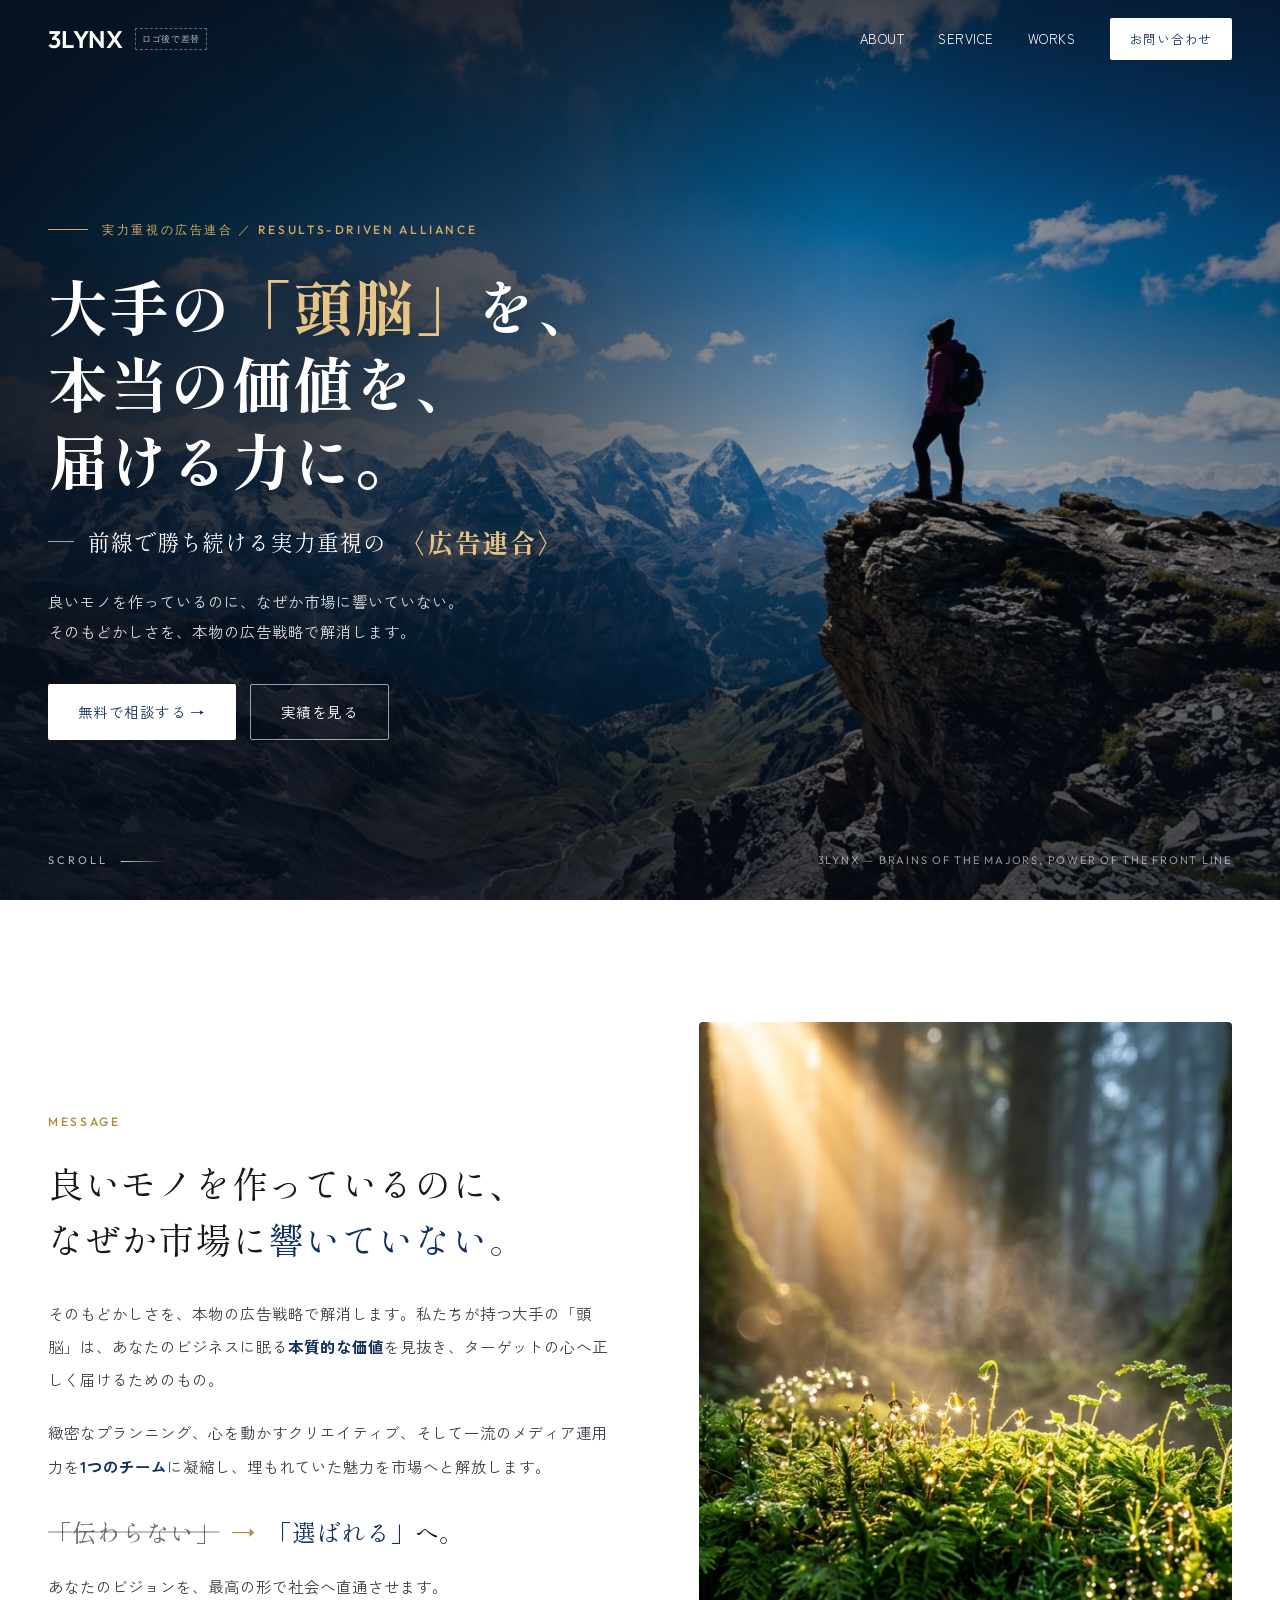
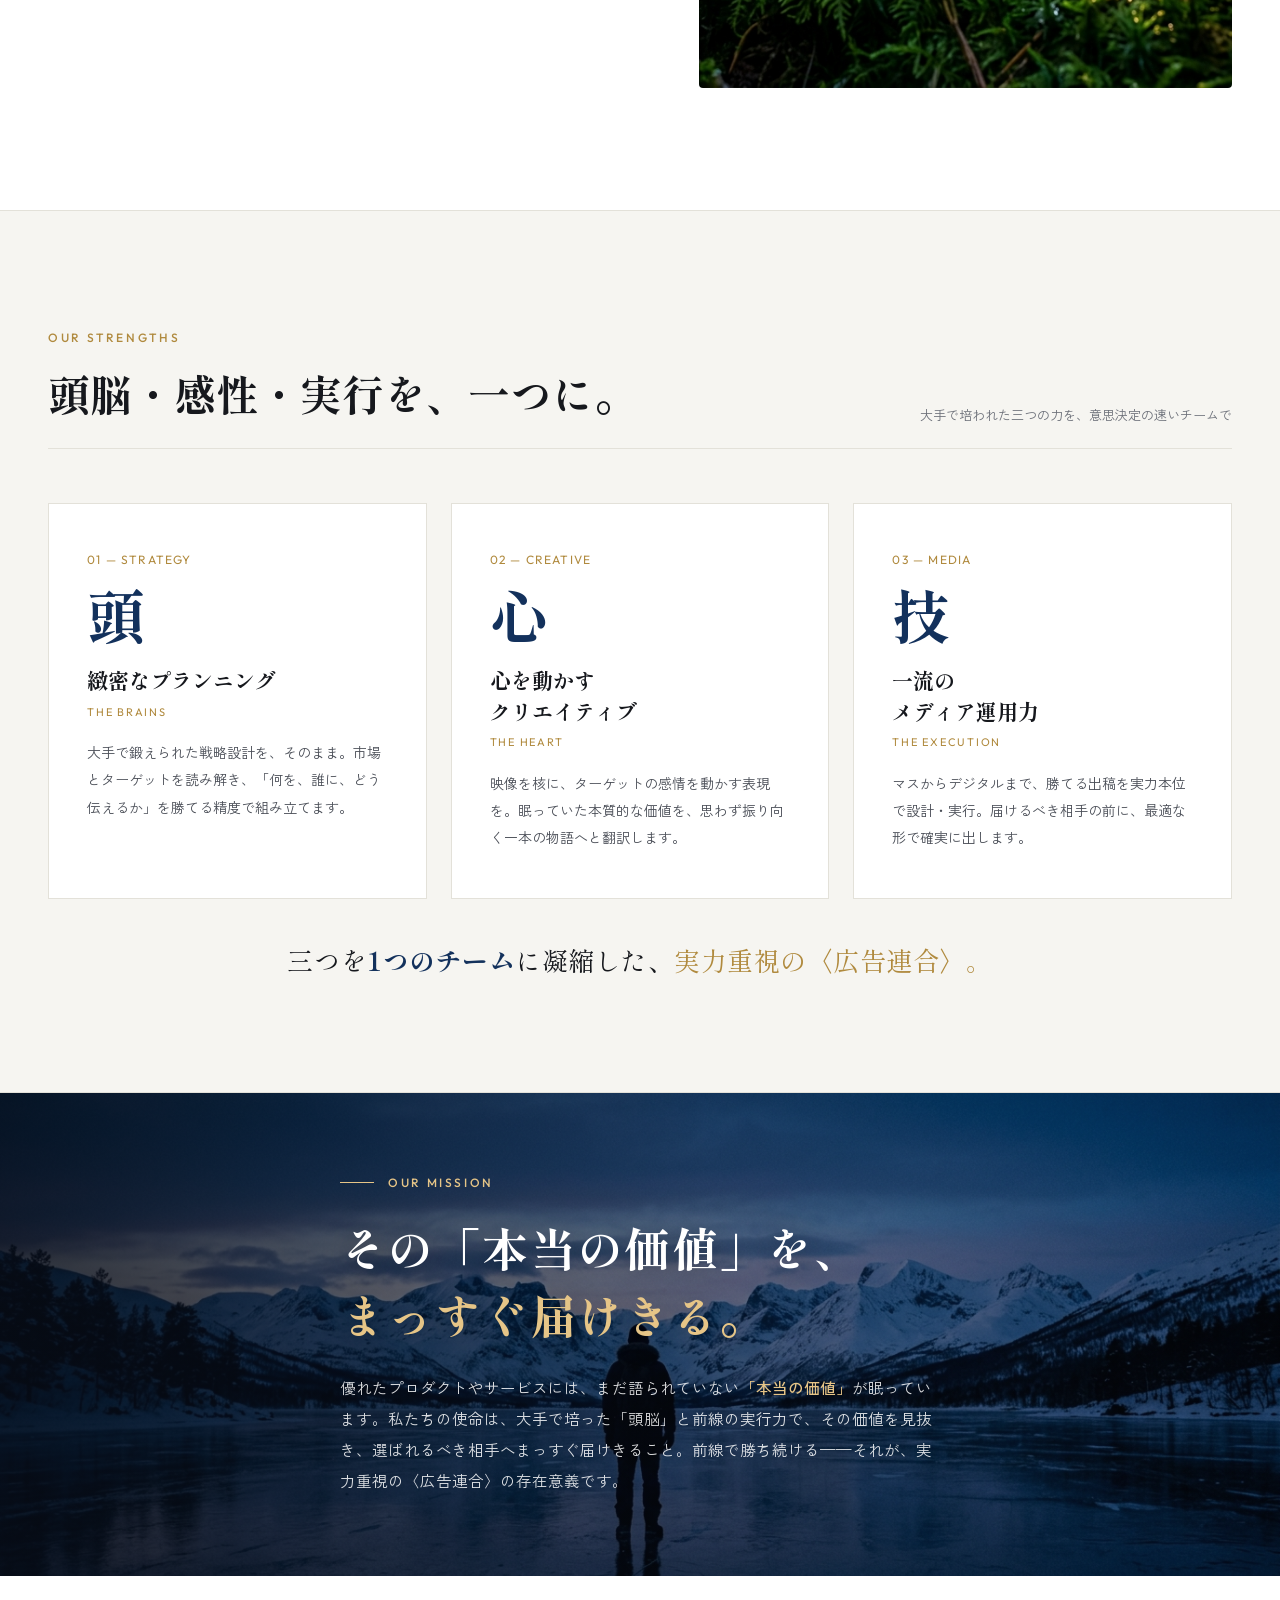
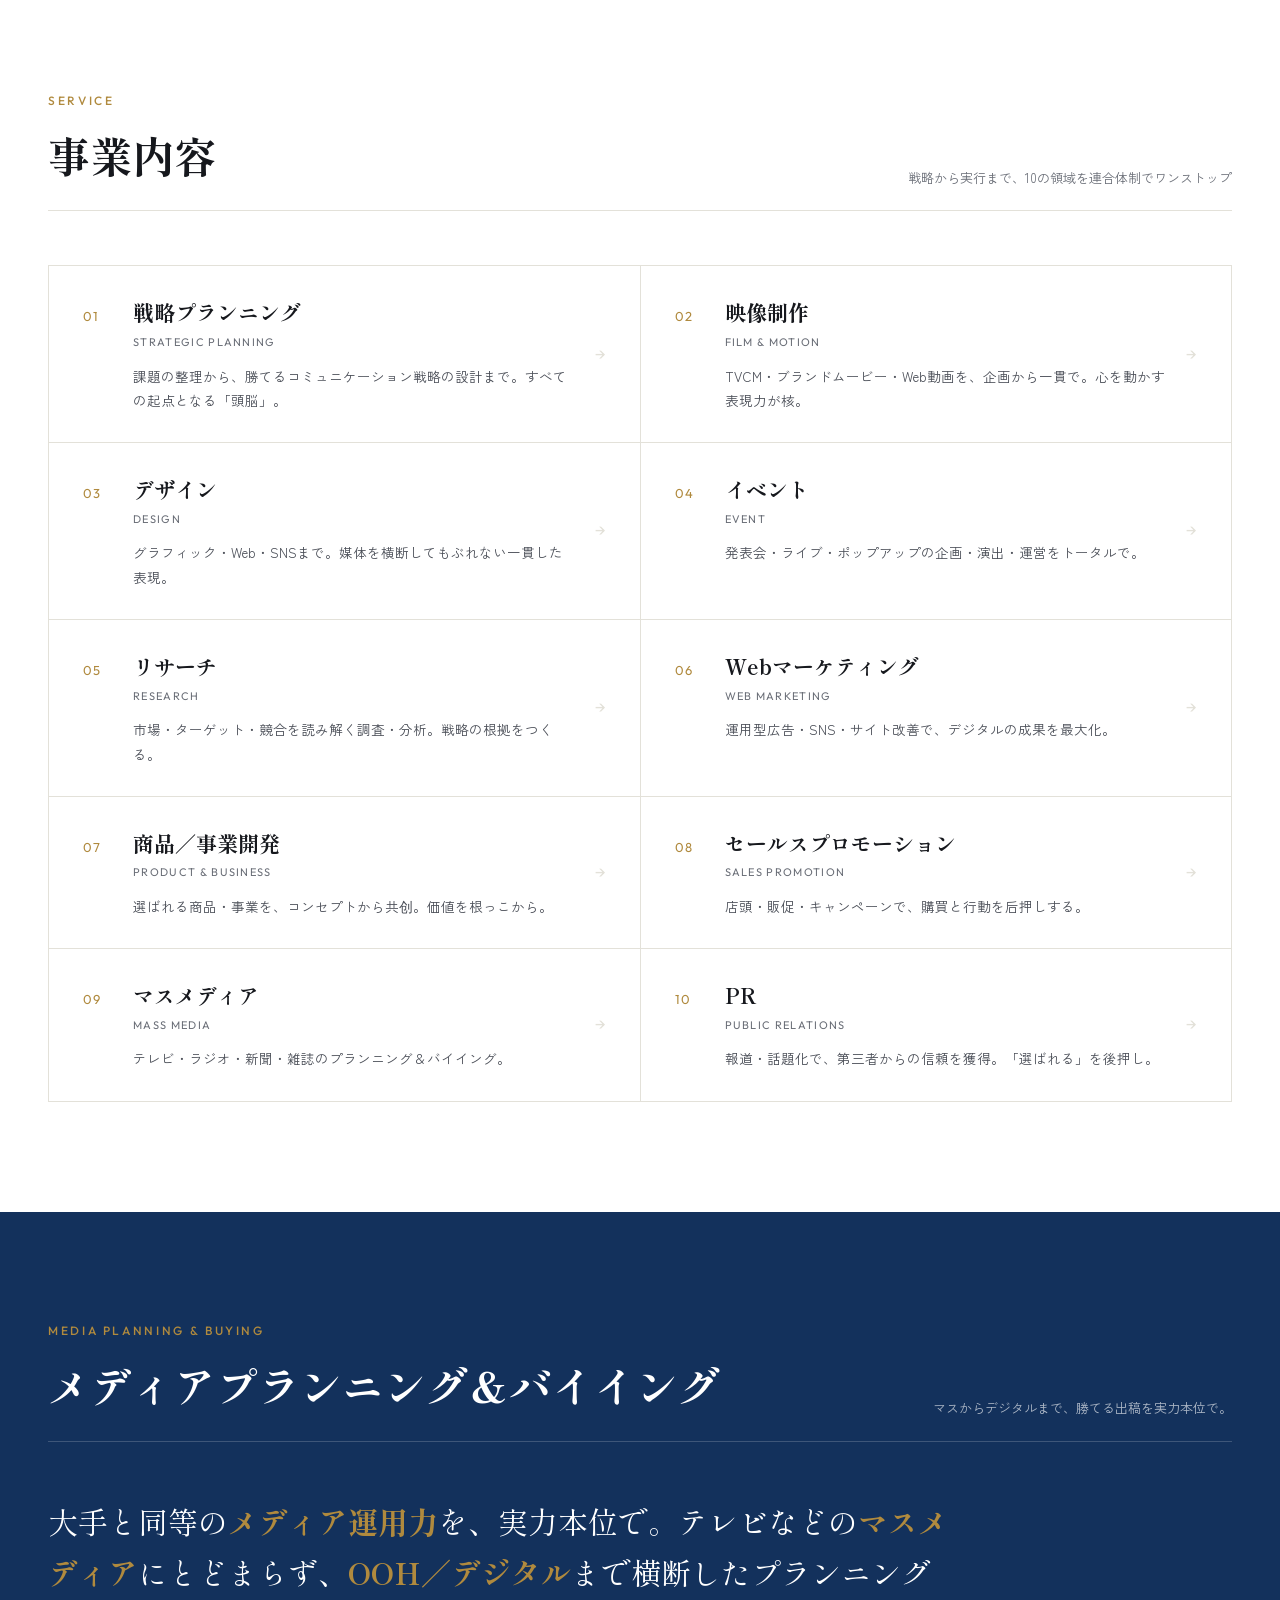
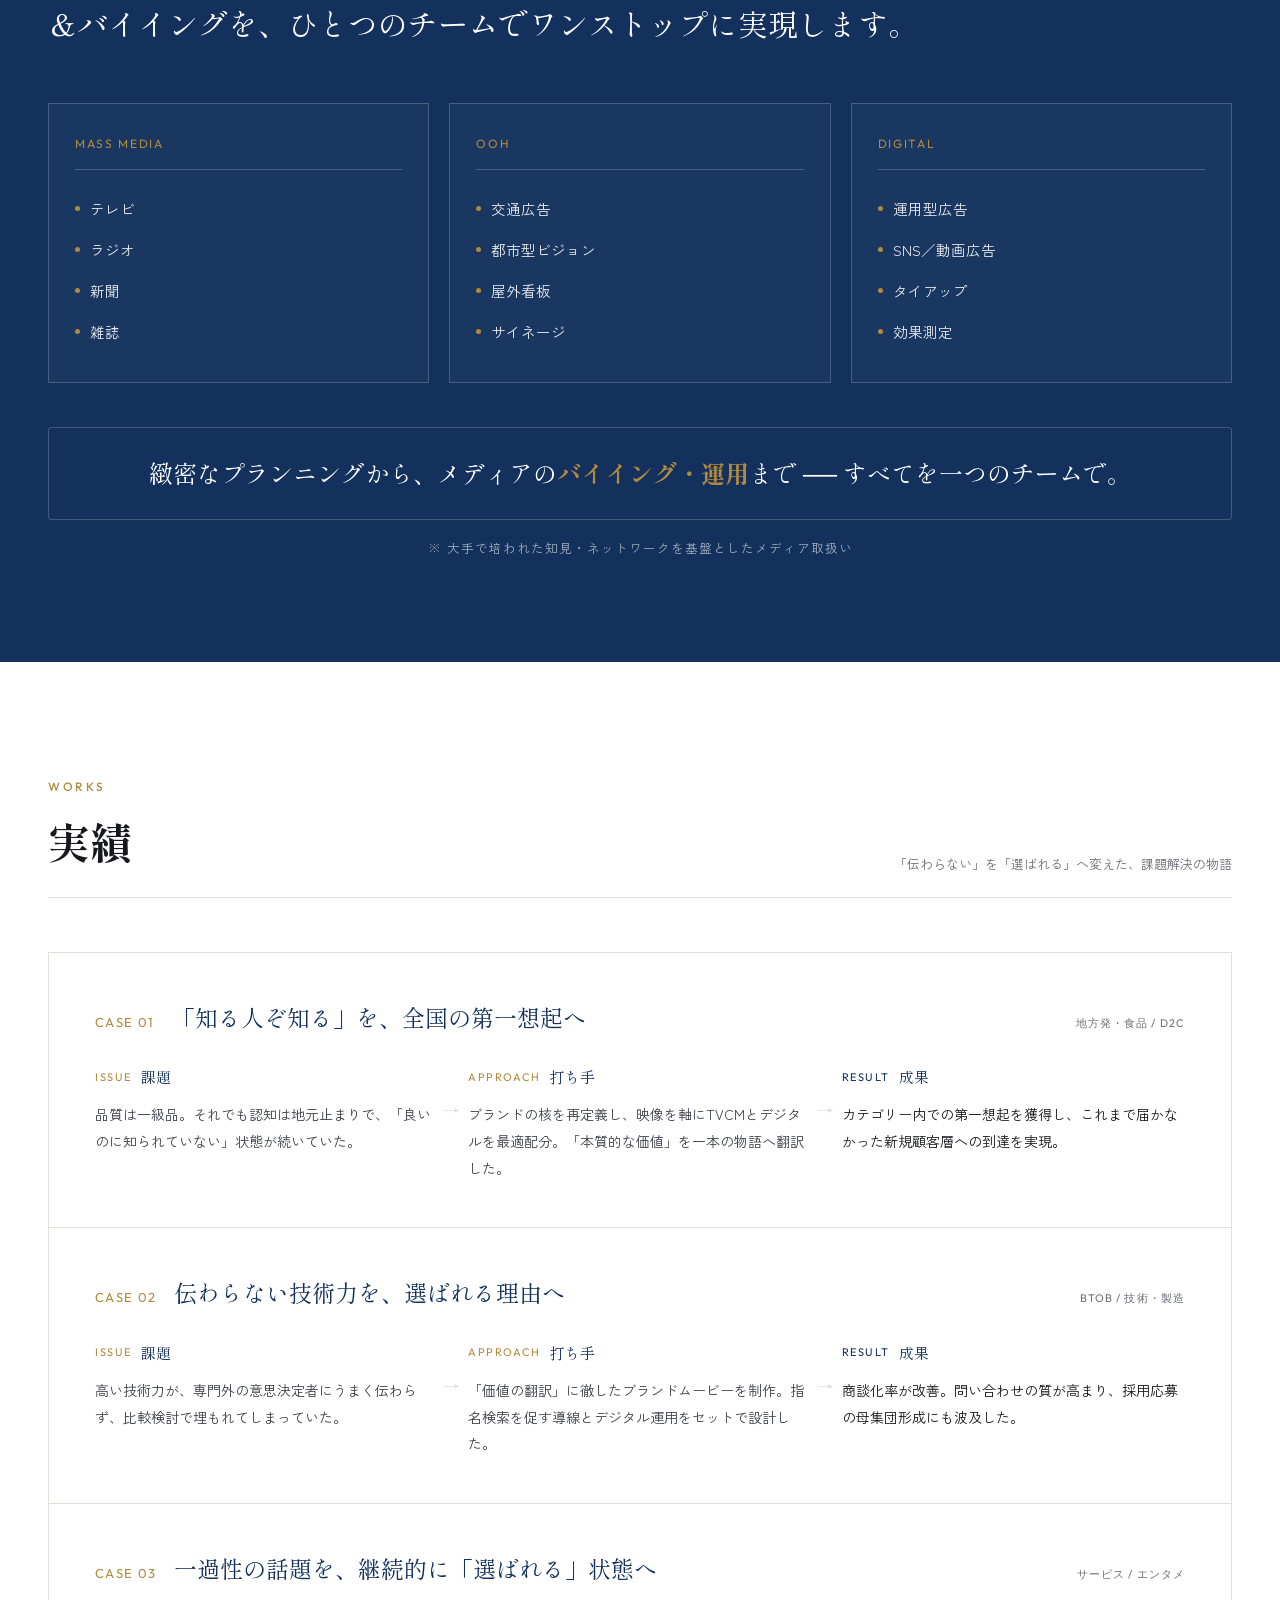
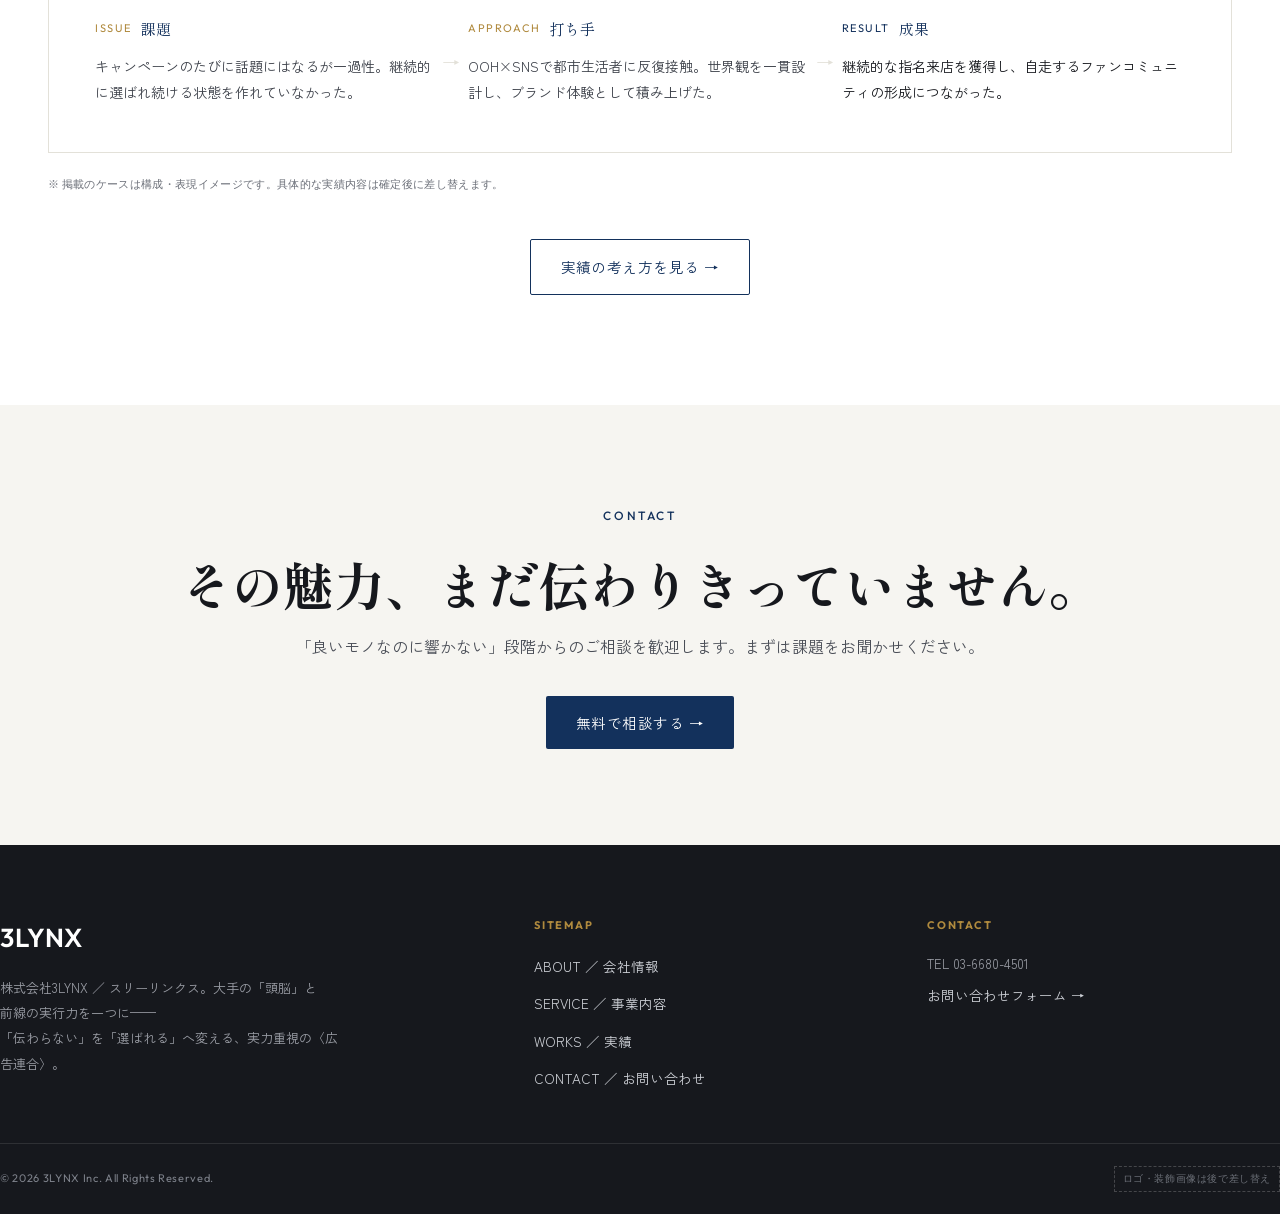
==== commit 22360b55: "Add real imagery: update index/service/contact + 7 new image assets" ====
--- a/index.html
+++ b/index.html
@@ -12,11 +12,11 @@
 /* ===== cinematic full-bleed hero ===== */
 .hero{position:relative;min-height:100svh;display:flex;align-items:center;overflow:hidden}
 .hero-bg{position:absolute;inset:0;z-index:0}
-.hero-bg img{width:100%;height:100%;object-fit:cover;object-position:center 38%}
+.hero-bg img{width:100%;height:100%;object-fit:cover;object-position:center 30%;transform:scaleX(-1)}
 .hero-overlay{position:absolute;inset:0;z-index:1;
   background:
-    linear-gradient(90deg,rgba(7,13,24,.88) 0%,rgba(7,13,24,.55) 38%,rgba(7,13,24,.1) 62%,rgba(7,13,24,.32) 100%),
-    linear-gradient(180deg,rgba(7,13,24,.6) 0%,rgba(7,13,24,.05) 22%,rgba(7,13,24,0) 55%,rgba(7,13,24,.52) 100%);
+    linear-gradient(90deg,rgba(7,13,24,.9) 0%,rgba(7,13,24,.62) 40%,rgba(7,13,24,.22) 66%,rgba(7,13,24,.42) 100%),
+    linear-gradient(180deg,rgba(7,13,24,.7) 0%,rgba(7,13,24,.2) 26%,rgba(7,13,24,.12) 55%,rgba(7,13,24,.6) 100%);
 }
 .hero-inner{position:relative;z-index:2;width:100%;color:#fff;padding-top:60px}
 .hero .ey{color:#d4ac63;display:flex;align-items:center;gap:14px;margin-bottom:26px}
@@ -75,6 +75,10 @@
 .msg-turn .arw{color:var(--gold);margin:0 12px}
 .msg-visual{position:relative}
 .msg-visual .vph{aspect-ratio:4/5;border-radius:4px}
+.msg-visual img{display:block;width:100%;aspect-ratio:4/5;object-fit:cover;border-radius:4px}
+.msg-visual .mv-cap{position:absolute;left:0;bottom:0;z-index:3;background:var(--navy);color:#fff;padding:18px 24px;max-width:84%;border-top-right-radius:4px}
+.msg-visual .mv-cap .ey{color:var(--gold);margin-bottom:8px;white-space:nowrap}
+.msg-visual .mv-cap p{font-family:"Shippori Mincho",serif;font-size:15px;line-height:1.6}
 
 /* ===== strengths 三位一体 ===== */
 .strengths{background:var(--paper);border-top:1px solid var(--line);border-bottom:1px solid var(--line);padding:112px 0}
@@ -93,7 +97,8 @@
 /* ===== full-bleed decorative band ===== */
 .band{position:relative;min-height:46vh;display:flex;align-items:center;overflow:hidden;padding:80px 0}
 .band .vph{position:absolute;inset:0}
-.band-overlay{position:absolute;inset:0;z-index:2;background:linear-gradient(90deg,rgba(7,13,24,.72),rgba(7,13,24,.25))}
+.band .bandimg{position:absolute;inset:0;width:100%;height:100%;object-fit:cover;object-position:center 42%}
+.band-overlay{position:absolute;inset:0;z-index:2;background:linear-gradient(90deg,rgba(7,13,24,.82),rgba(7,13,24,.45) 55%,rgba(7,13,24,.3))}
 .band-copy{position:relative;z-index:3;color:#fff}
 .band-copy .ey{color:#e6c587;display:flex;align-items:center;gap:14px}
 .band-copy .ey::before{content:"";width:34px;height:1px;background:#e6c587}
@@ -188,8 +193,8 @@
   <div class="wrap hero-inner">
     <span class="ey">実力重視の広告連合 ／ Results-Driven Alliance</span>
     <h1>大手の<span class="nv">「頭脳」</span>を、<br>本当の価値を、<br>届ける力に。</h1>
-    <p class="htag">前線で勝ち続ける実力重視の<span class="gw">〈広告連合〉</span>。</p>
-    <p class="lead">良いモノを作っているのに、なぜか市場に響いていない。そのもどかしさを、本物の広告戦略で解消します。</p>
+    <p class="htag">前線で勝ち続ける実力重視の<span class="gw">〈広告連合〉</span></p>
+    <p class="lead">良いモノを作っているのに、なぜか市場に響いていない。<br>そのもどかしさを、本物の広告戦略で解消します。</p>
     <div class="hero-cta">
       <a class="btn light solid" href="contact.html">無料で相談する →</a>
       <a class="btn light ghost" href="works.html">実績を見る</a>
@@ -217,8 +222,10 @@
       <p class="msg-body" style="margin-top:18px">あなたのビジョンを、最高の形で社会へ直通させます。</p>
     </div>
     <div class="msg-visual">
-      <div class="vph">
-        <div class="deco-cap"><b>推奨ビジュアル</b><br>暗がりの中、一筋の光が原石を照らす——埋もれた本質的価値が見出される瞬間を象徴する、静かでドラマチックな縦位置イメージ。</div>
+      <img src="assets/message.png" alt="朝露に輝く苔と、木々の間を差し込む一筋の光">
+      <div class="mv-cap" style="opacity: 0">
+        <div class="ey">3LYNX — Value</div>
+        <p>眠っていた価値に、<br>一筋の光を。</p>
       </div>
     </div>
   </div>
@@ -260,9 +267,7 @@
 
 <!-- DECORATIVE BAND -->
 <section class="band">
-  <div class="vph">
-    <div class="deco-cap"><b>推奨ビジュアル</b><br>夜の都市を俯瞰。高層ビル群の大型ビジョンとサイネージが一斉に灯る——メディアの最前線と「届く」到達力を象徴する横位置イメージ。</div>
-  </div>
+  <img class="bandimg" src="assets/mission.png" alt="黄昏の凍った湖に一人立ち、雪山を見渡す人物">
   <div class="band-overlay"></div>
   <div class="wrap band-copy">
     <span class="ey">Our Mission</span>
@@ -455,7 +460,7 @@
   <div class="wrap fmain">
     <div>
       <div class="mk">3LYNX</div>
-      <p class="fdesc">株式会社3LYNX ／ スリーリンクス。大手の「頭脳」と前線の実行力を一つに——「伝わらない」を「選ばれる」へ変える、実力重視の〈広告連合〉。</p>
+      <p class="fdesc">株式会社3LYNX ／ スリーリンクス。大手の「頭脳」と<br>前線の実行力を一つに——<br>「伝わらない」を「選ばれる」へ変える、実力重視の〈広告連合〉。</p>
     </div>
     <div class="fcol">
       <h4>Sitemap</h4>
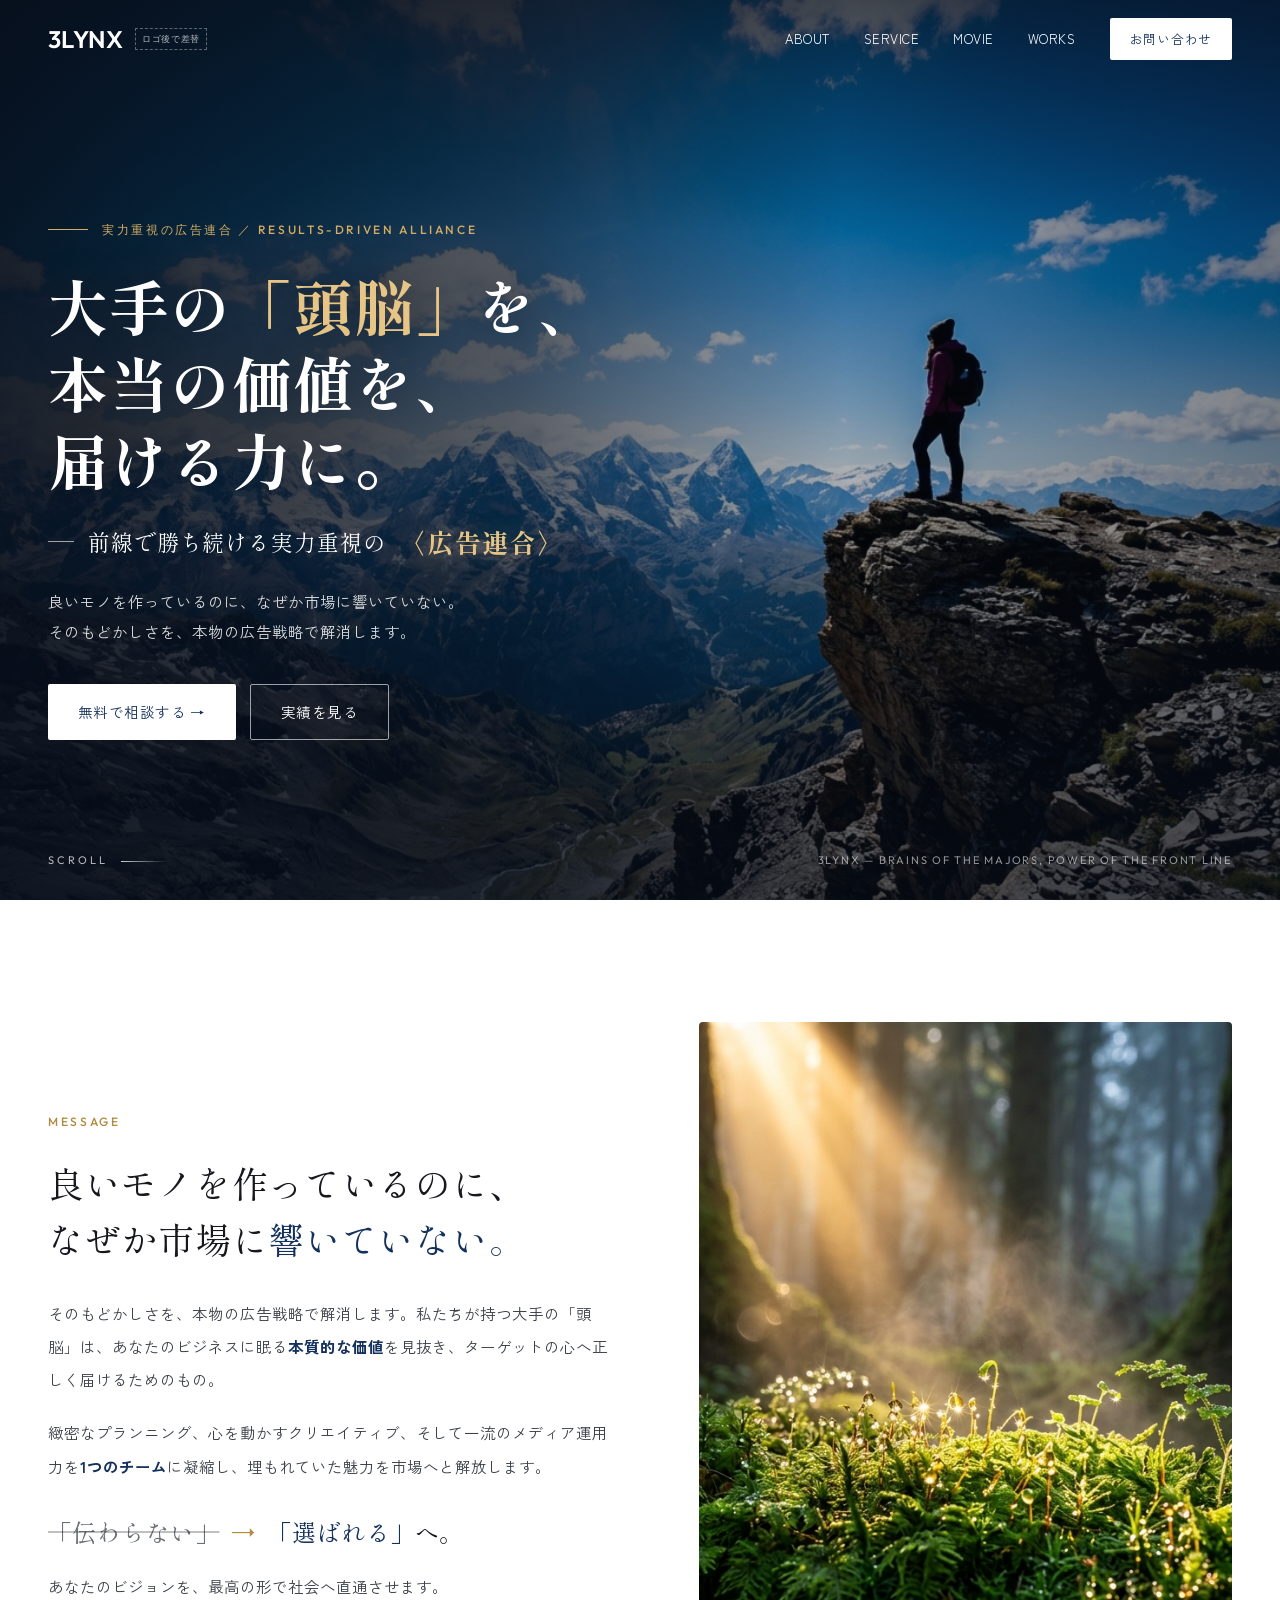
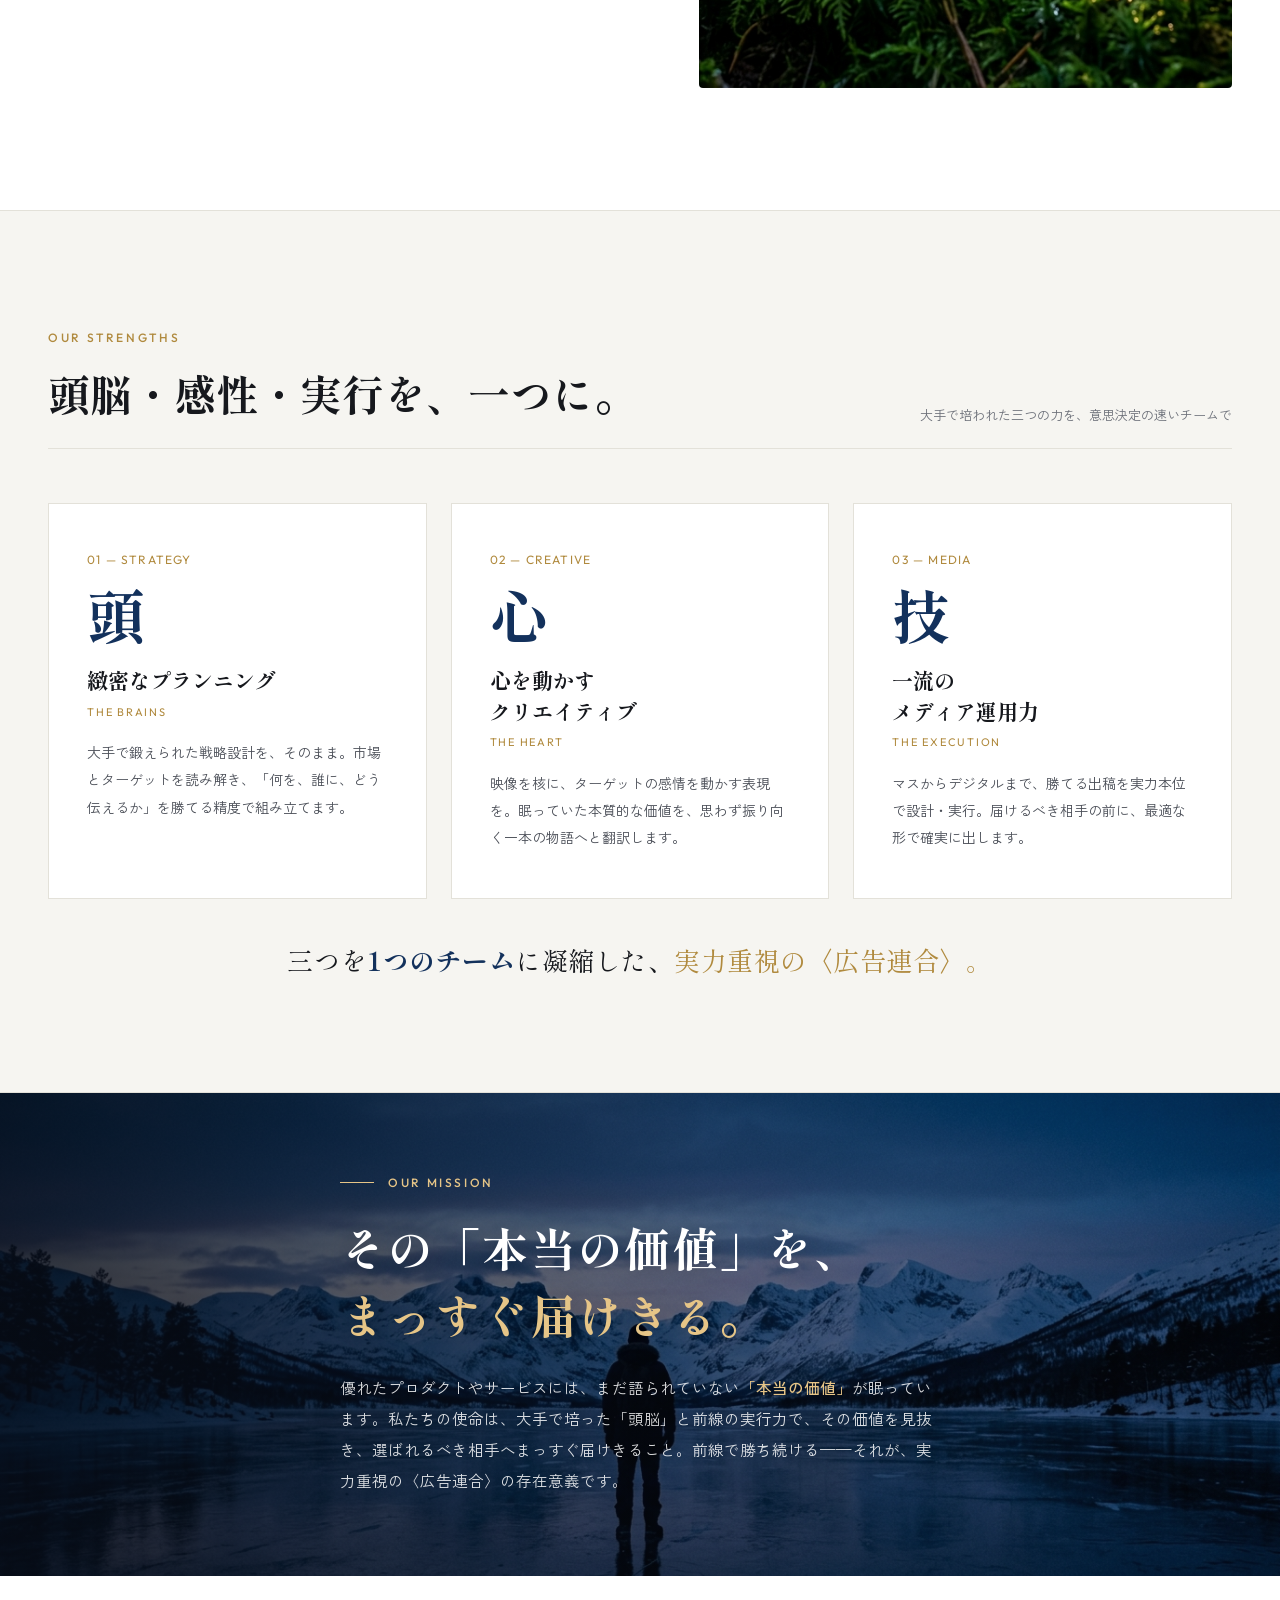
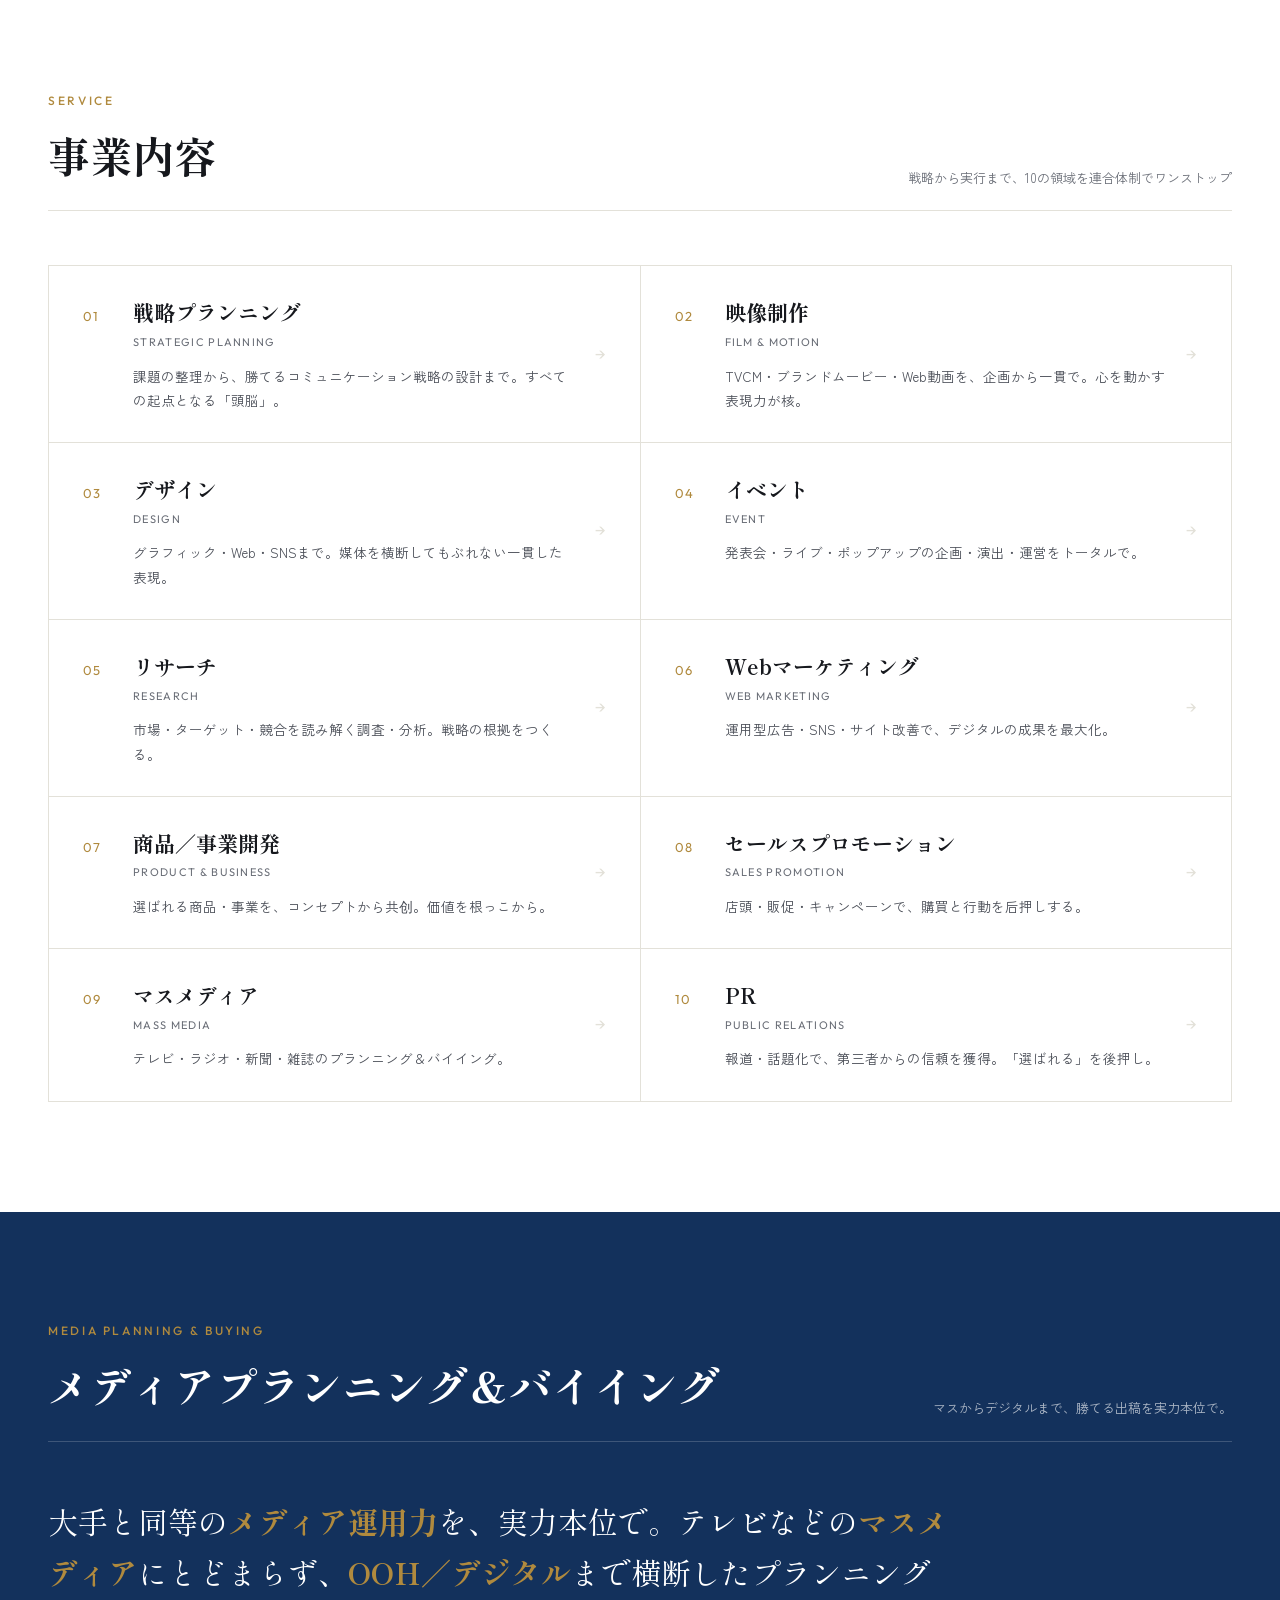
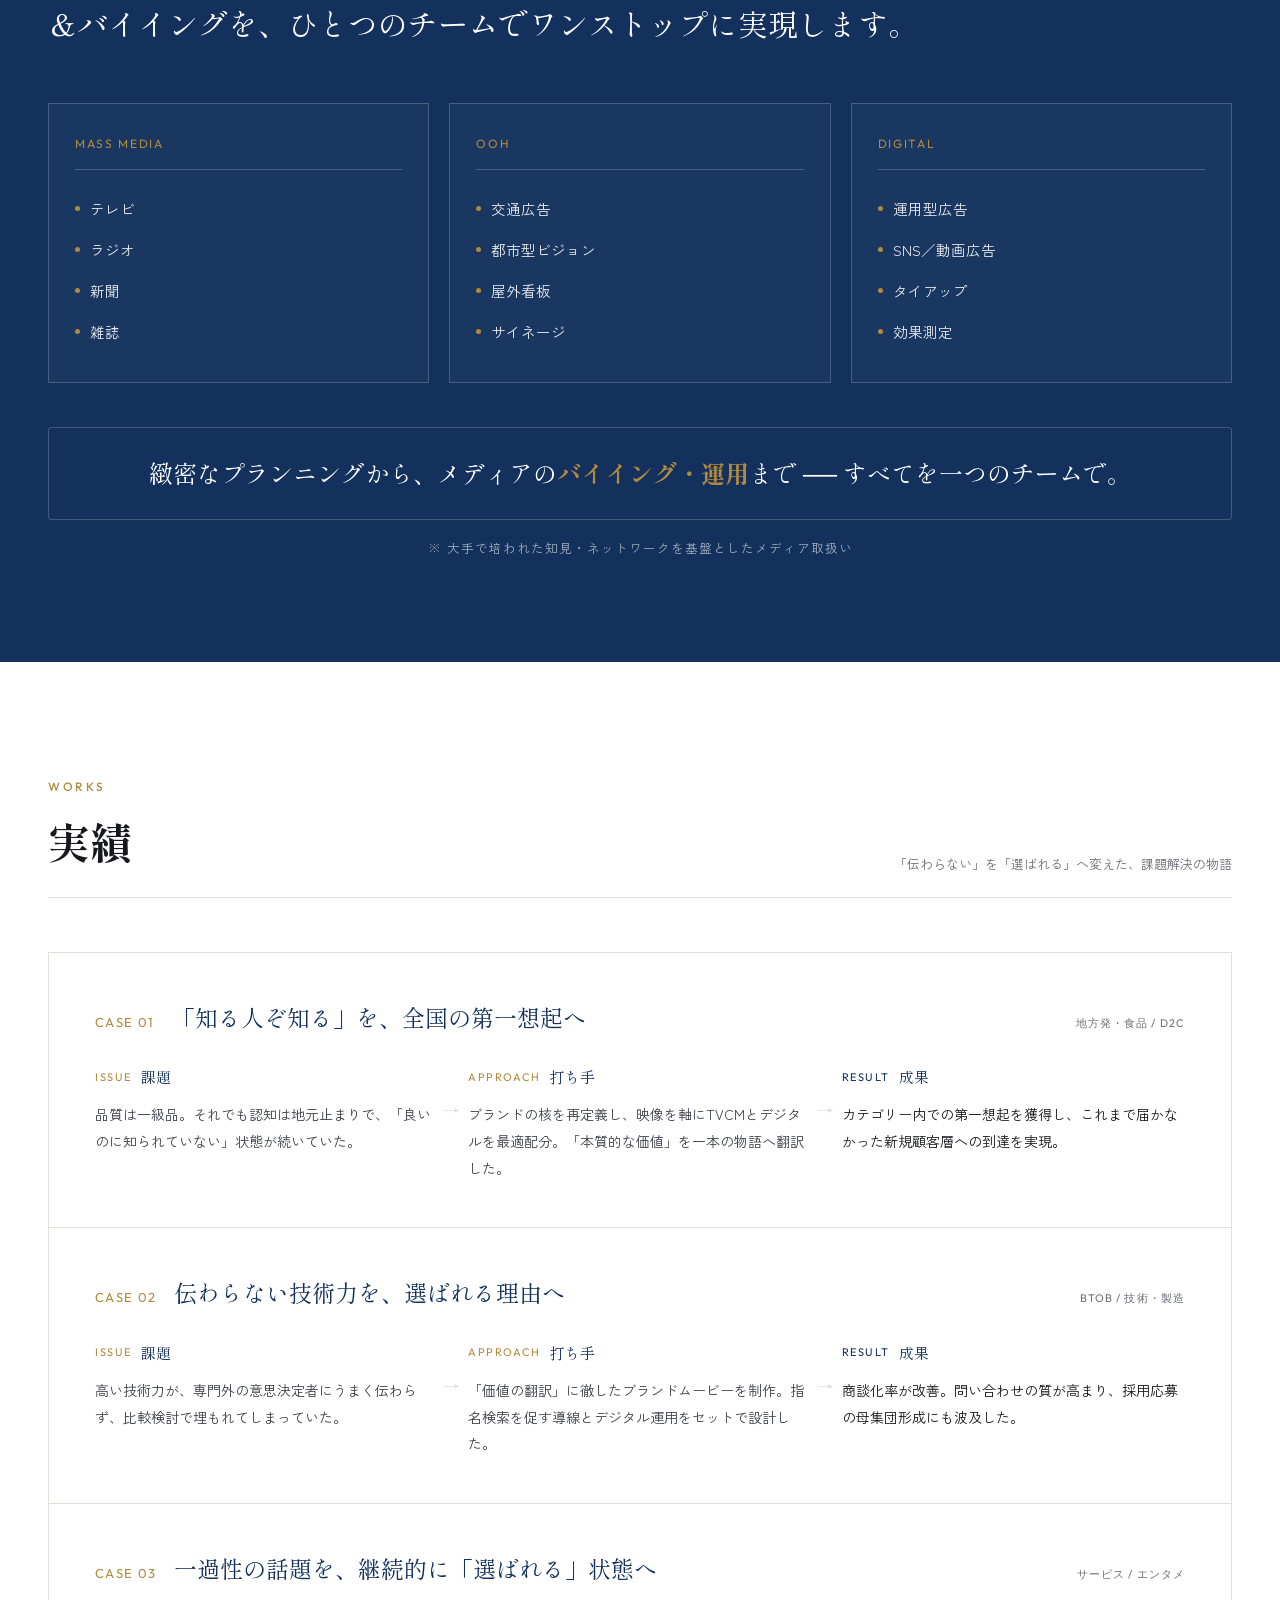
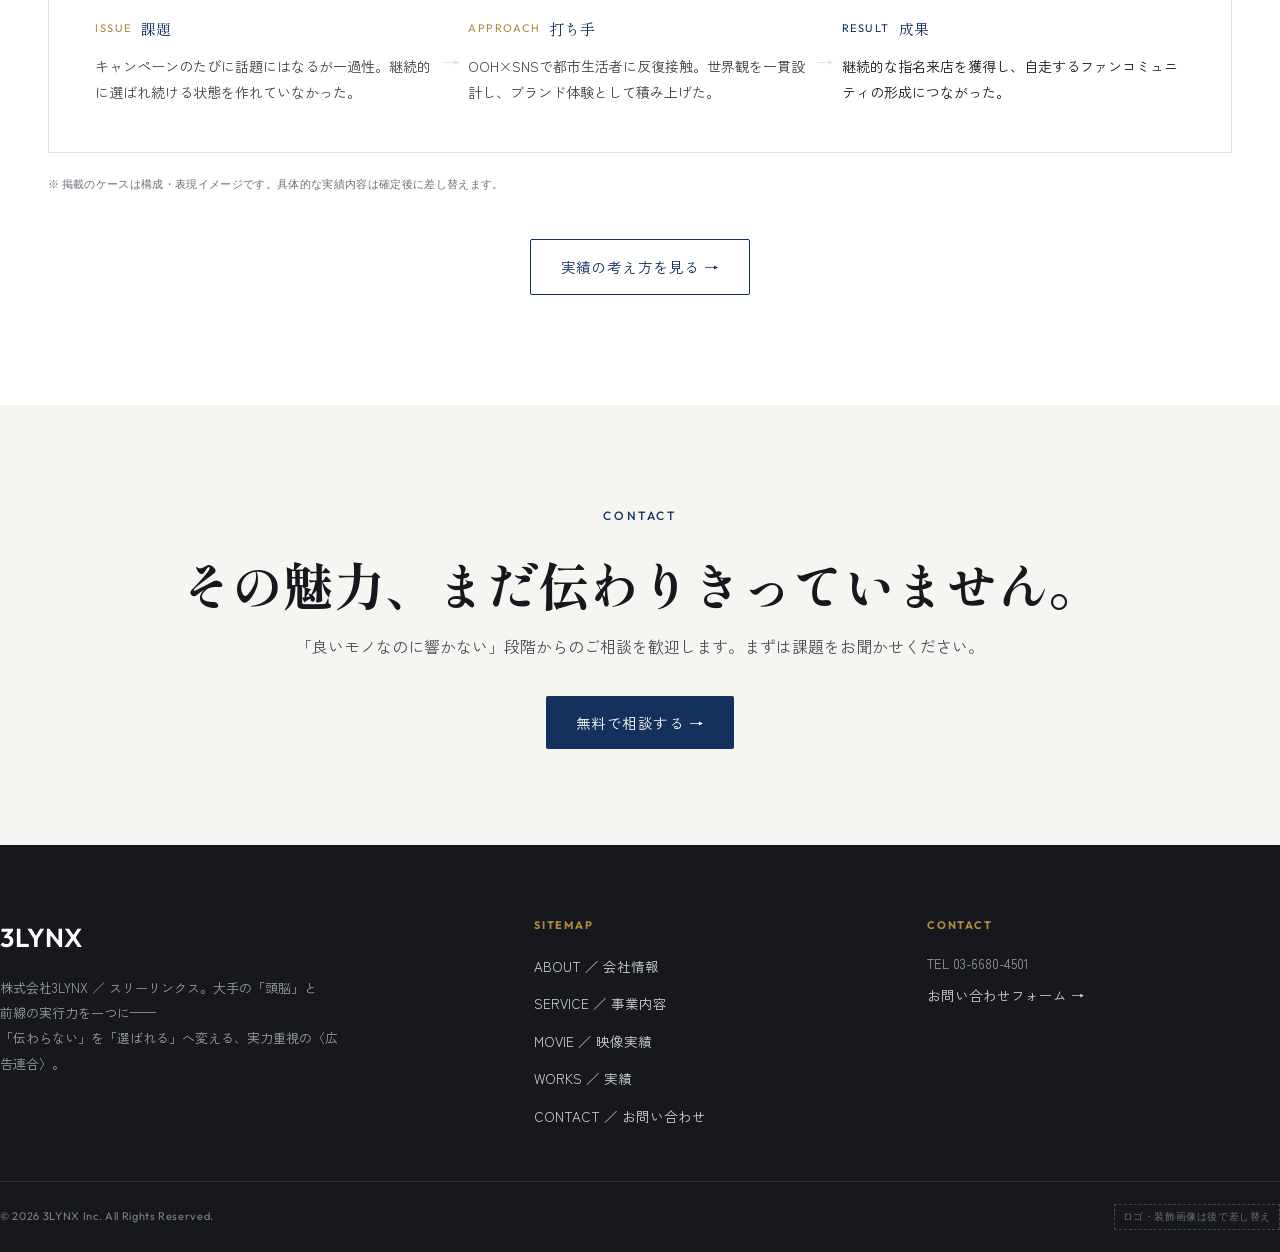
==== commit e11f40c1: "Add MOVIE page (YouTube gallery) + add MOVIE link to nav/footer across all pages" ====
--- a/index.html
+++ b/index.html
@@ -180,6 +180,7 @@
     <nav class="navlinks">
       <a href="about.html">ABOUT</a>
       <a href="service.html">SERVICE</a>
+      <a href="movie.html">MOVIE</a>
       <a href="works.html">WORKS</a>
       <a href="contact.html" class="cbtn">お問い合わせ</a>
     </nav>
@@ -467,6 +468,7 @@
       <ul>
         <li><a href="about.html">ABOUT ／ 会社情報</a></li>
         <li><a href="service.html">SERVICE ／ 事業内容</a></li>
+        <li><a href="movie.html">MOVIE ／ 映像実績</a></li>
         <li><a href="works.html">WORKS ／ 実績</a></li>
         <li><a href="contact.html">CONTACT ／ お問い合わせ</a></li>
       </ul>
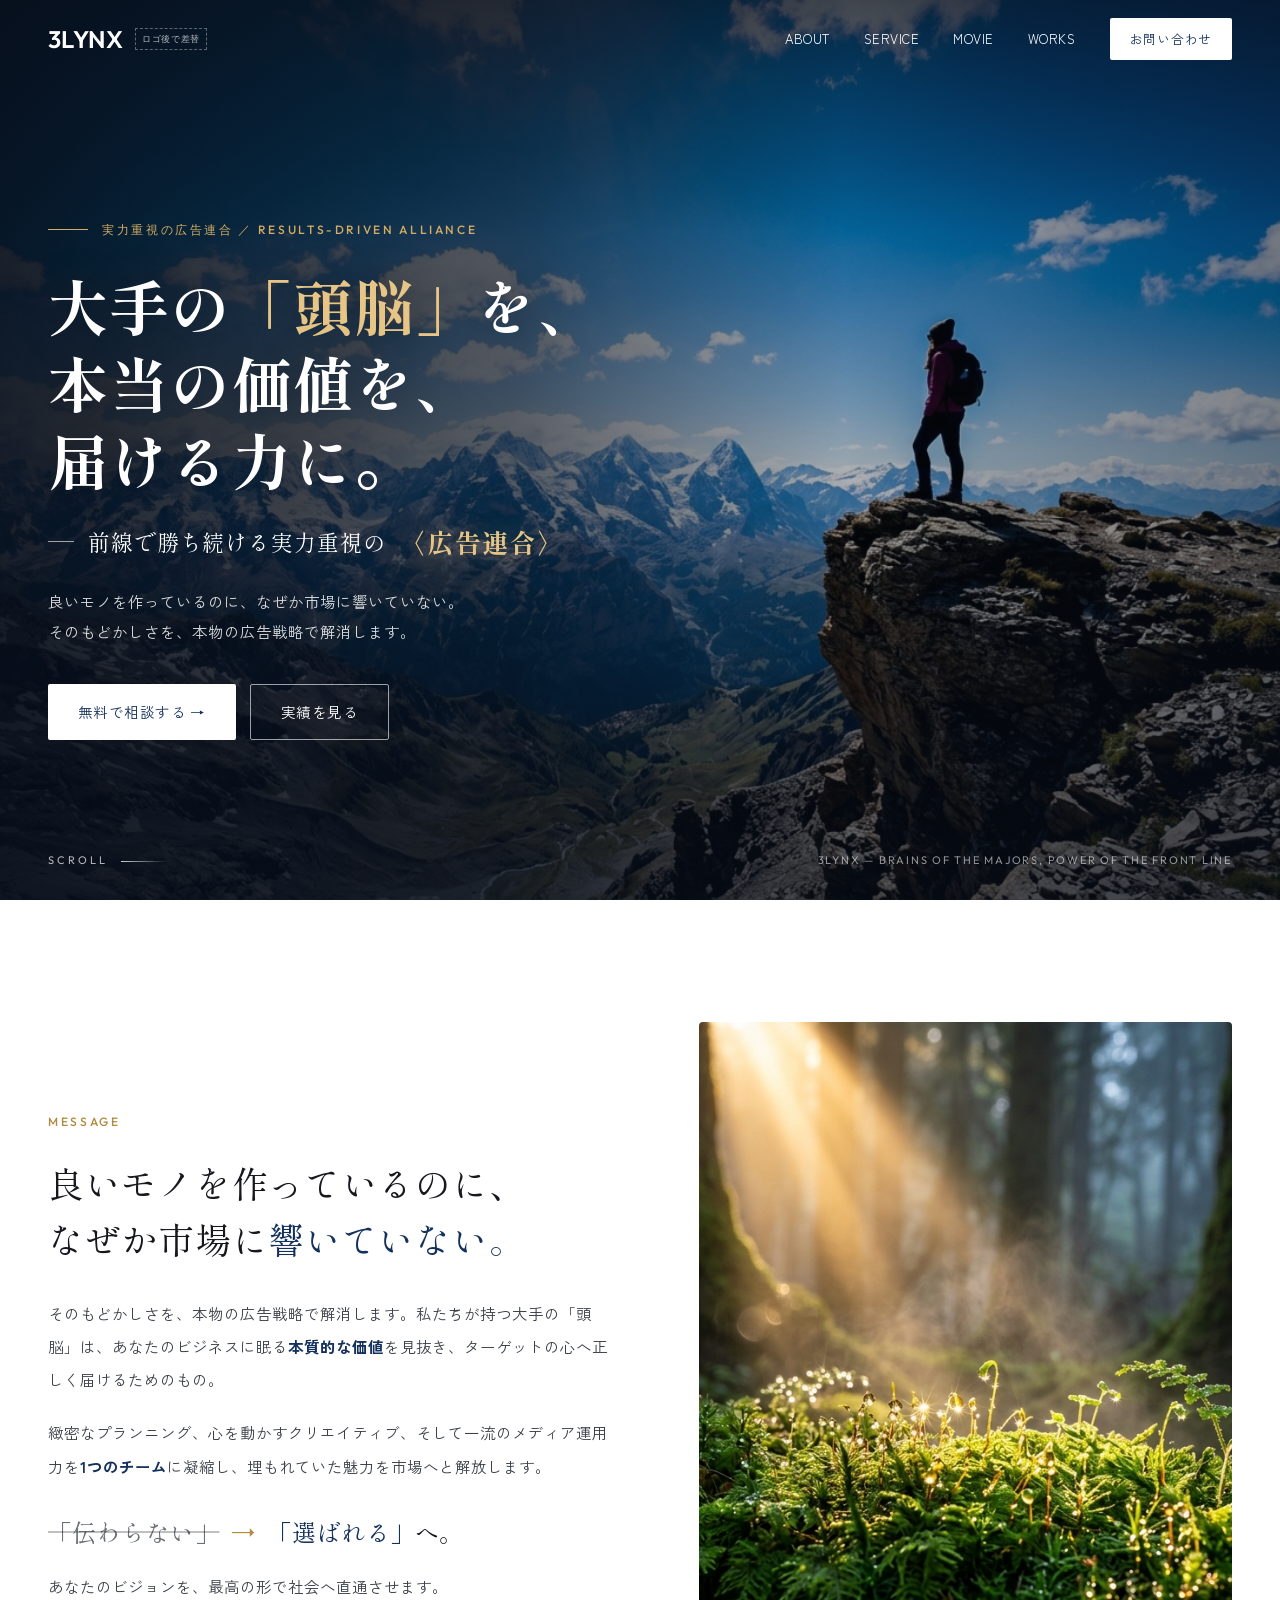
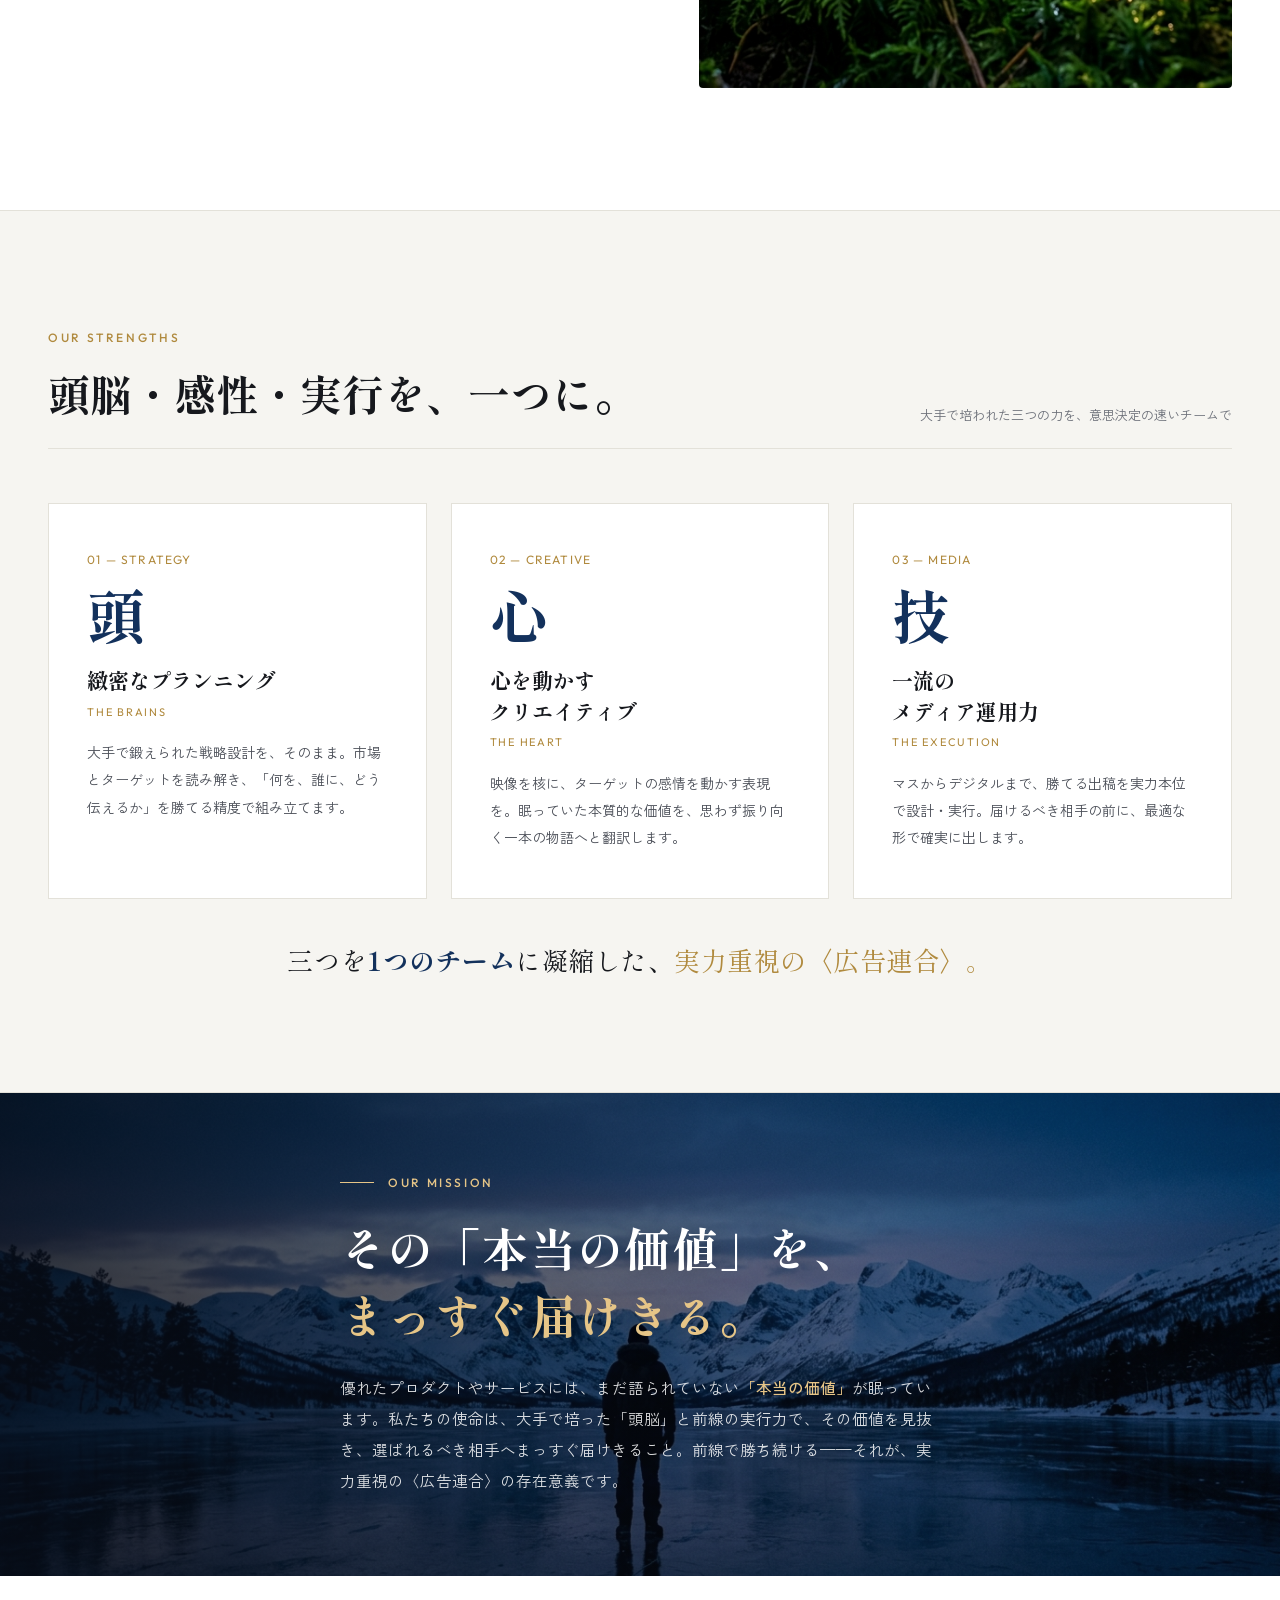
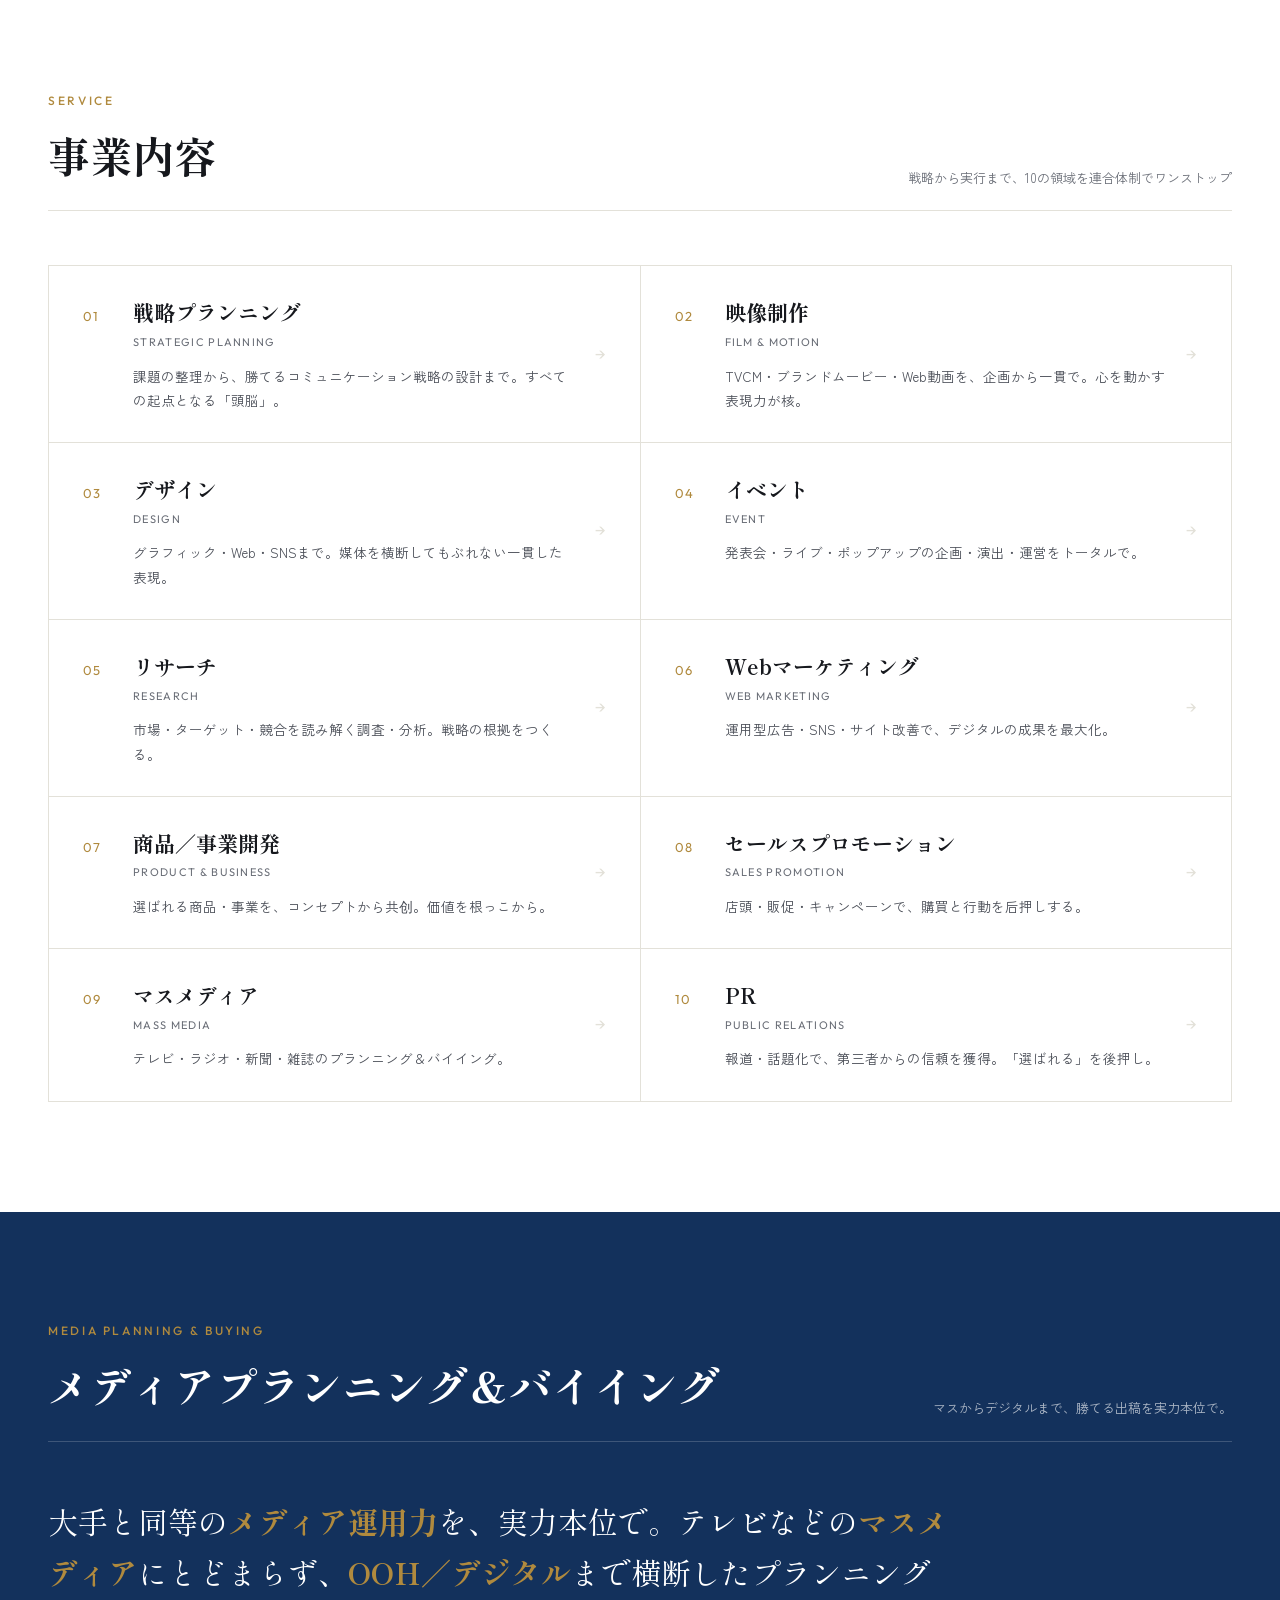
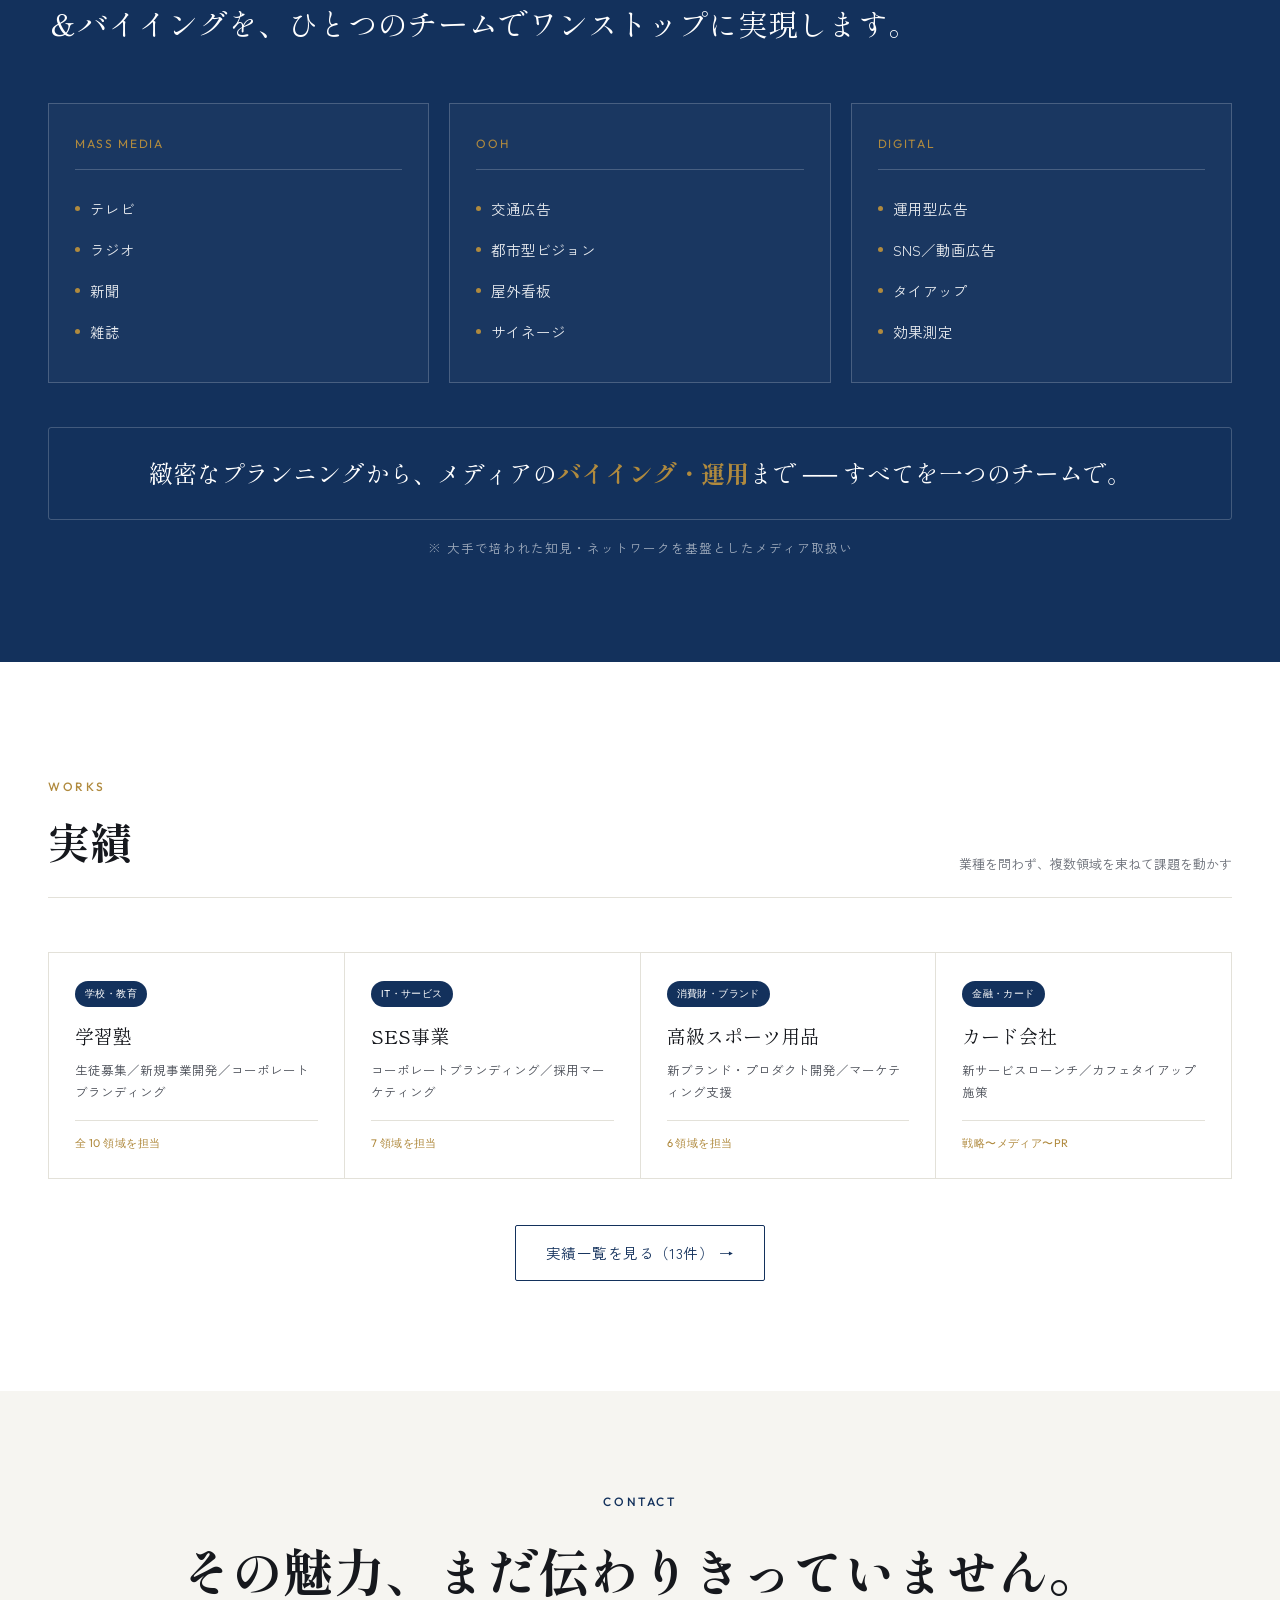
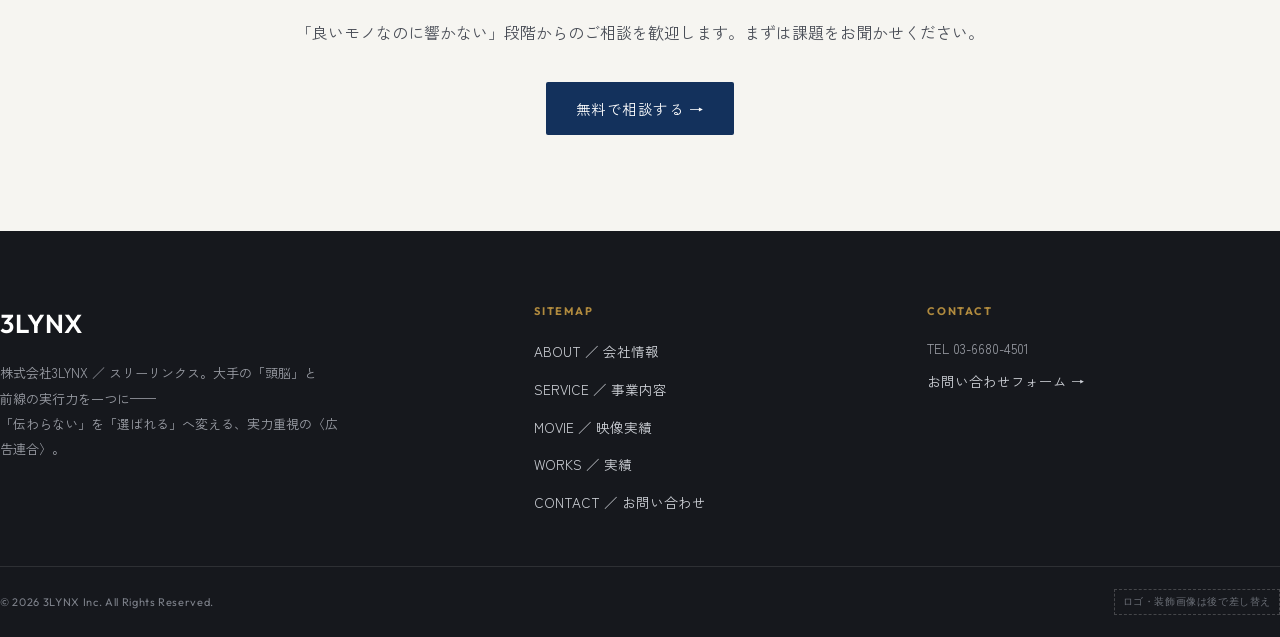
==== commit c023d903: "Refresh index.html: flipped hero, real message/mission imagery, real-project WORKS preview cards" ====
--- a/index.html
+++ b/index.html
@@ -135,24 +135,14 @@
 .onestop-line b{color:var(--gold)}
 .partner{margin-top:18px;text-align:center;font-size:12.5px;letter-spacing:.08em;color:rgba(255,255,255,.6)}
 
-/* ===== works — text based cases ===== */
-.cases{border:1px solid var(--line)}
-.case{background:#fff;padding:46px 46px}
-.case + .case{border-top:1px solid var(--line)}
-.case .ctop{display:flex;align-items:baseline;gap:18px;margin-bottom:30px;flex-wrap:wrap}
-.case .cno{font-family:"Outfit";font-size:13px;letter-spacing:.1em;color:var(--gold)}
-.case .cind{font-family:"Shippori Mincho",serif;font-size:23px;color:var(--navy)}
-.case .ccat{font-family:"Outfit";font-size:11px;letter-spacing:.1em;color:var(--muted);text-transform:uppercase;margin-left:auto}
-.steps{display:grid;grid-template-columns:1fr 1fr 1fr;gap:30px;position:relative}
-.step .k{font-family:"Outfit";font-size:11px;letter-spacing:.14em;text-transform:uppercase;color:var(--gold);display:flex;align-items:center;gap:9px;margin-bottom:12px}
-.step .k .jp{font-family:"Shippori Mincho",serif;font-size:15px;letter-spacing:0;text-transform:none;color:var(--navy)}
-.step p{font-size:14px;line-height:1.9;color:#3c4049}
-.step.result{position:relative}
-.step.result .k{color:var(--navy)}.step.result .k .jp{color:var(--navy)}
-.step.result p{color:var(--ink)}
-.steps .step:not(:last-child)::after{content:"→";position:absolute;top:30px;right:-22px;color:var(--line);font-size:18px}
-.steps .step{position:relative}
-.cases-note{font-family:"Outfit";font-size:11px;color:var(--muted);letter-spacing:.03em;margin-top:22px;line-height:1.7}
+/* ===== works — real project cards ===== */
+.wkmini{display:grid;grid-template-columns:repeat(4,1fr);gap:1px;background:var(--line);border:1px solid var(--line)}
+.wkmini .wk{background:#fff;padding:28px 26px 26px;display:flex;flex-direction:column;transition:background .25s}
+.wkmini .wk:hover{background:var(--paper)}
+.wkmini .cat{font-family:"Outfit";font-size:10px;letter-spacing:.04em;color:#fff;background:var(--navy);align-self:flex-start;padding:5px 10px;border-radius:999px;margin-bottom:16px}
+.wkmini .nm{font-family:"Shippori Mincho",serif;font-size:19px;color:var(--ink);line-height:1.4}
+.wkmini .task{font-size:12.5px;color:#4a4e57;line-height:1.7;margin-top:10px;flex:1}
+.wkmini .cnt{margin-top:18px;padding-top:14px;border-top:1px solid var(--line);font-family:"Outfit";font-size:11px;letter-spacing:.04em;color:var(--gold)}
 .morebar{text-align:center;margin-top:46px}
 
 /* cta */
@@ -372,77 +362,35 @@
   <div class="wrap">
     <div class="sec-head">
       <div><span class="ey">Works</span><h2>実績</h2></div>
-      <span class="jp">「伝わらない」を「選ばれる」へ変えた、課題解決の物語</span>
-    </div>
-    <div class="cases">
-      <div class="case">
-        <div class="ctop">
-          <span class="cno">CASE 01</span>
-          <span class="cind">「知る人ぞ知る」を、全国の第一想起へ</span>
-          <span class="ccat">地方発・食品 / D2C</span>
-        </div>
-        <div class="steps">
-          <div class="step">
-            <div class="k">Issue<span class="jp">課題</span></div>
-            <p>品質は一級品。それでも認知は地元止まりで、「良いのに知られていない」状態が続いていた。</p>
-          </div>
-          <div class="step">
-            <div class="k">Approach<span class="jp">打ち手</span></div>
-            <p>ブランドの核を再定義し、映像を軸にTVCMとデジタルを最適配分。「本質的な価値」を一本の物語へ翻訳した。</p>
-          </div>
-          <div class="step result">
-            <div class="k">Result<span class="jp">成果</span></div>
-            <p>カテゴリー内での第一想起を獲得し、これまで届かなかった新規顧客層への到達を実現。</p>
-          </div>
-        </div>
-      </div>
-
-      <div class="case">
-        <div class="ctop">
-          <span class="cno">CASE 02</span>
-          <span class="cind">伝わらない技術力を、選ばれる理由へ</span>
-          <span class="ccat">BtoB / 技術・製造</span>
-        </div>
-        <div class="steps">
-          <div class="step">
-            <div class="k">Issue<span class="jp">課題</span></div>
-            <p>高い技術力が、専門外の意思決定者にうまく伝わらず、比較検討で埋もれてしまっていた。</p>
-          </div>
-          <div class="step">
-            <div class="k">Approach<span class="jp">打ち手</span></div>
-            <p>「価値の翻訳」に徹したブランドムービーを制作。指名検索を促す導線とデジタル運用をセットで設計した。</p>
-          </div>
-          <div class="step result">
-            <div class="k">Result<span class="jp">成果</span></div>
-            <p>商談化率が改善。問い合わせの質が高まり、採用応募の母集団形成にも波及した。</p>
-          </div>
-        </div>
-      </div>
-
-      <div class="case">
-        <div class="ctop">
-          <span class="cno">CASE 03</span>
-          <span class="cind">一過性の話題を、継続的に「選ばれる」状態へ</span>
-          <span class="ccat">サービス / エンタメ</span>
-        </div>
-        <div class="steps">
-          <div class="step">
-            <div class="k">Issue<span class="jp">課題</span></div>
-            <p>キャンペーンのたびに話題にはなるが一過性。継続的に選ばれ続ける状態を作れていなかった。</p>
-          </div>
-          <div class="step">
-            <div class="k">Approach<span class="jp">打ち手</span></div>
-            <p>OOH×SNSで都市生活者に反復接触。世界観を一貫設計し、ブランド体験として積み上げた。</p>
-          </div>
-          <div class="step result">
-            <div class="k">Result<span class="jp">成果</span></div>
-            <p>継続的な指名来店を獲得し、自走するファンコミュニティの形成につながった。</p>
-          </div>
-        </div>
-      </div>
-    </div>
-    <div class="cases-note">※ 掲載のケースは構成・表現イメージです。具体的な実績内容は確定後に差し替えます。</div>
-    <div class="morebar"><a class="btn ghost" href="works.html">実績の考え方を見る →</a></div>
+      <span class="jp">業種を問わず、複数領域を束ねて課題を動かす</span>
+    </div>
+    <div class="wkmini">
+      <div class="wk">
+        <span class="cat">学校・教育</span>
+        <div class="nm">学習塾</div>
+        <div class="task">生徒募集／新規事業開発／コーポレートブランディング</div>
+        <div class="cnt">全 10 領域を担当</div>
+      </div>
+      <div class="wk">
+        <span class="cat">IT・サービス</span>
+        <div class="nm">SES事業</div>
+        <div class="task">コーポレートブランディング／採用マーケティング</div>
+        <div class="cnt">7 領域を担当</div>
+      </div>
+      <div class="wk">
+        <span class="cat">消費財・ブランド</span>
+        <div class="nm">高級スポーツ用品</div>
+        <div class="task">新ブランド・プロダクト開発／マーケティング支援</div>
+        <div class="cnt">6 領域を担当</div>
+      </div>
+      <div class="wk">
+        <span class="cat">金融・カード</span>
+        <div class="nm">カード会社</div>
+        <div class="task">新サービスローンチ／カフェタイアップ施策</div>
+        <div class="cnt">戦略〜メディア〜PR</div>
+      </div>
+    </div>
+    <div class="morebar"><a class="btn ghost" href="works.html">実績一覧を見る（13件） →</a></div>
   </div>
 </section>
 
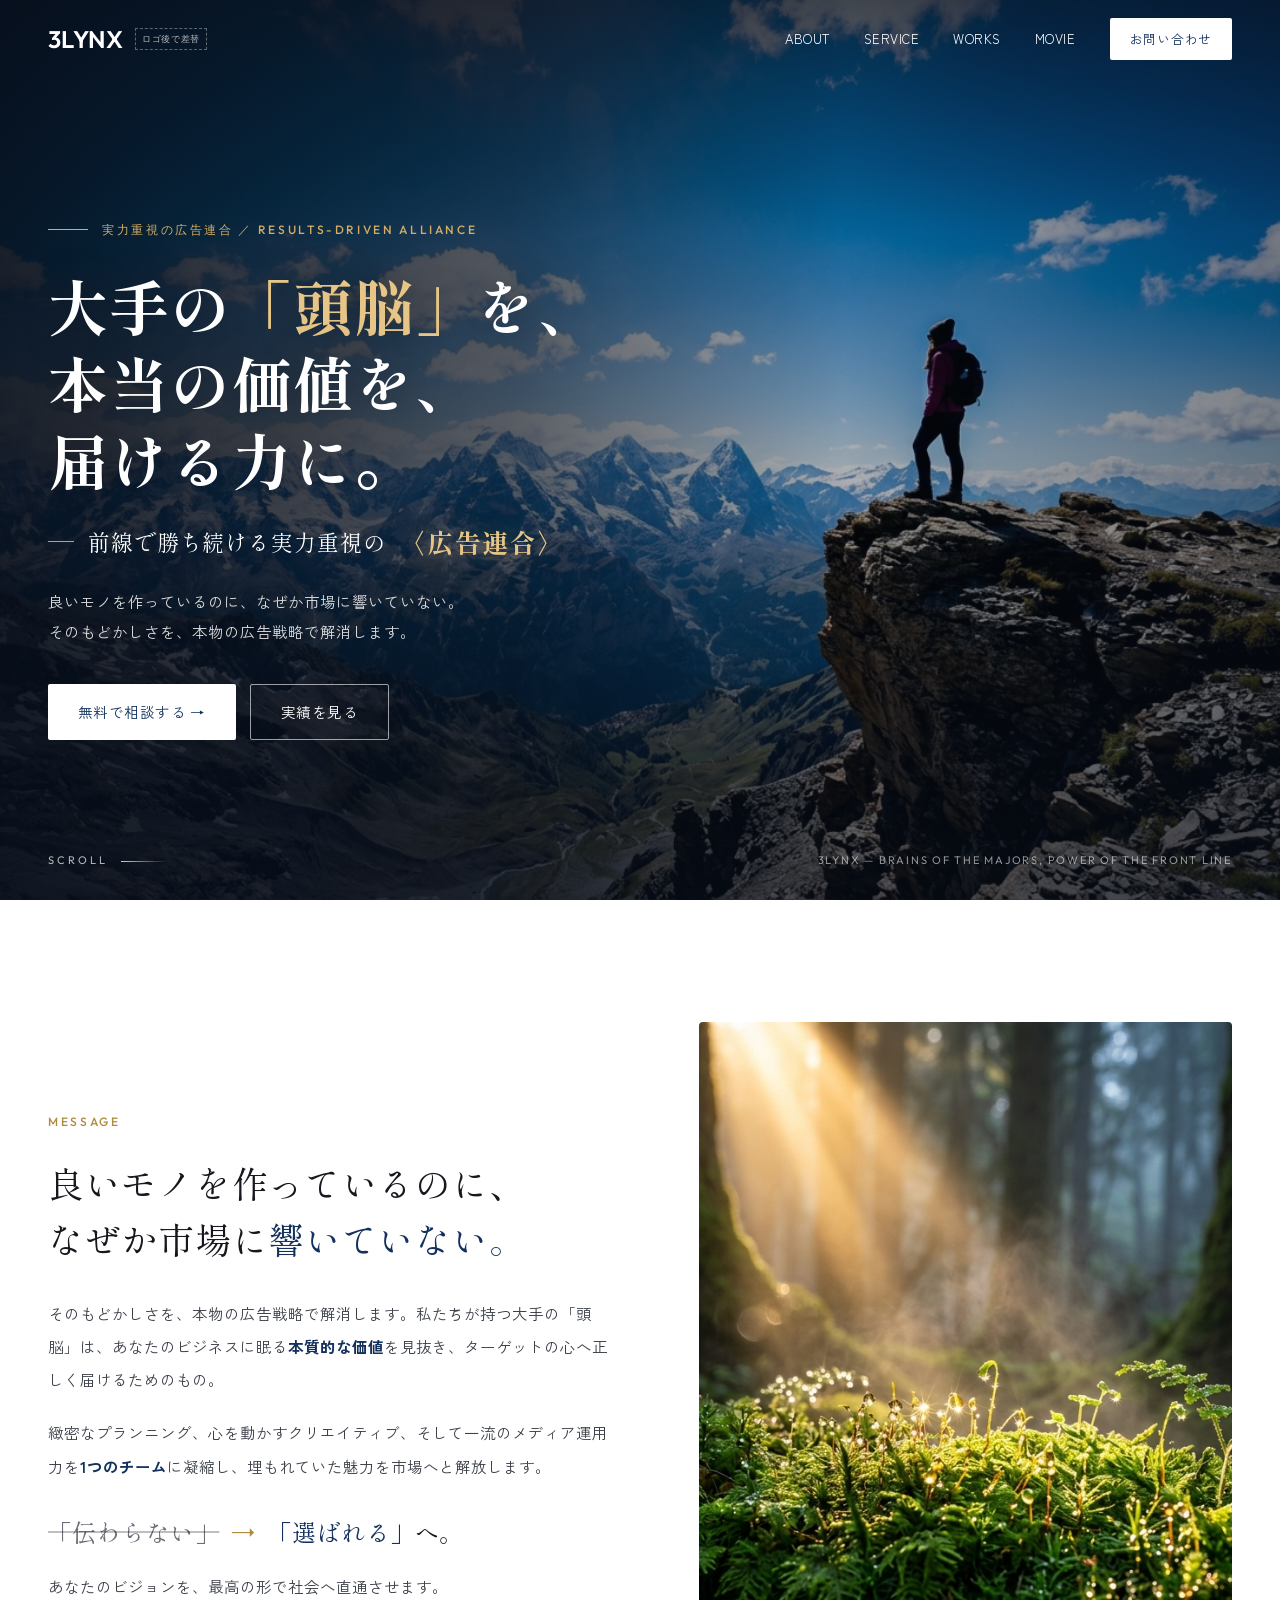
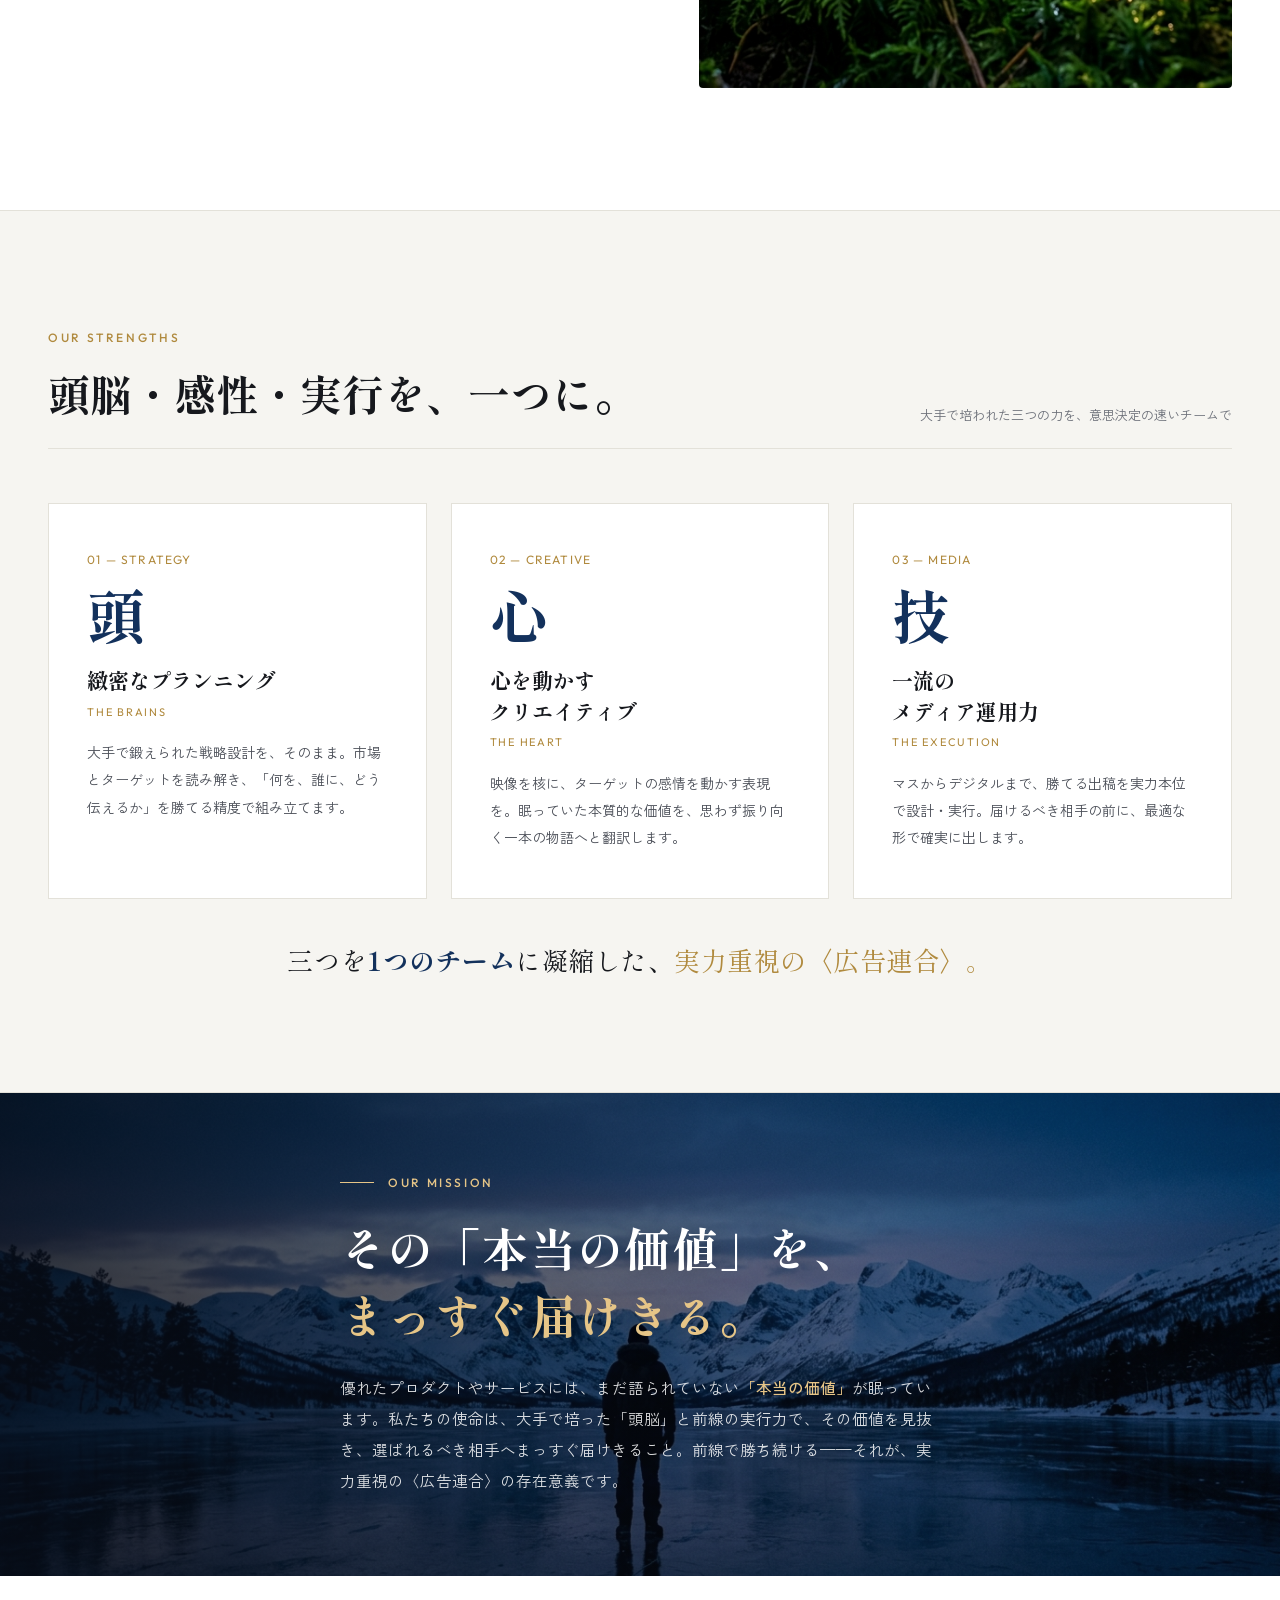
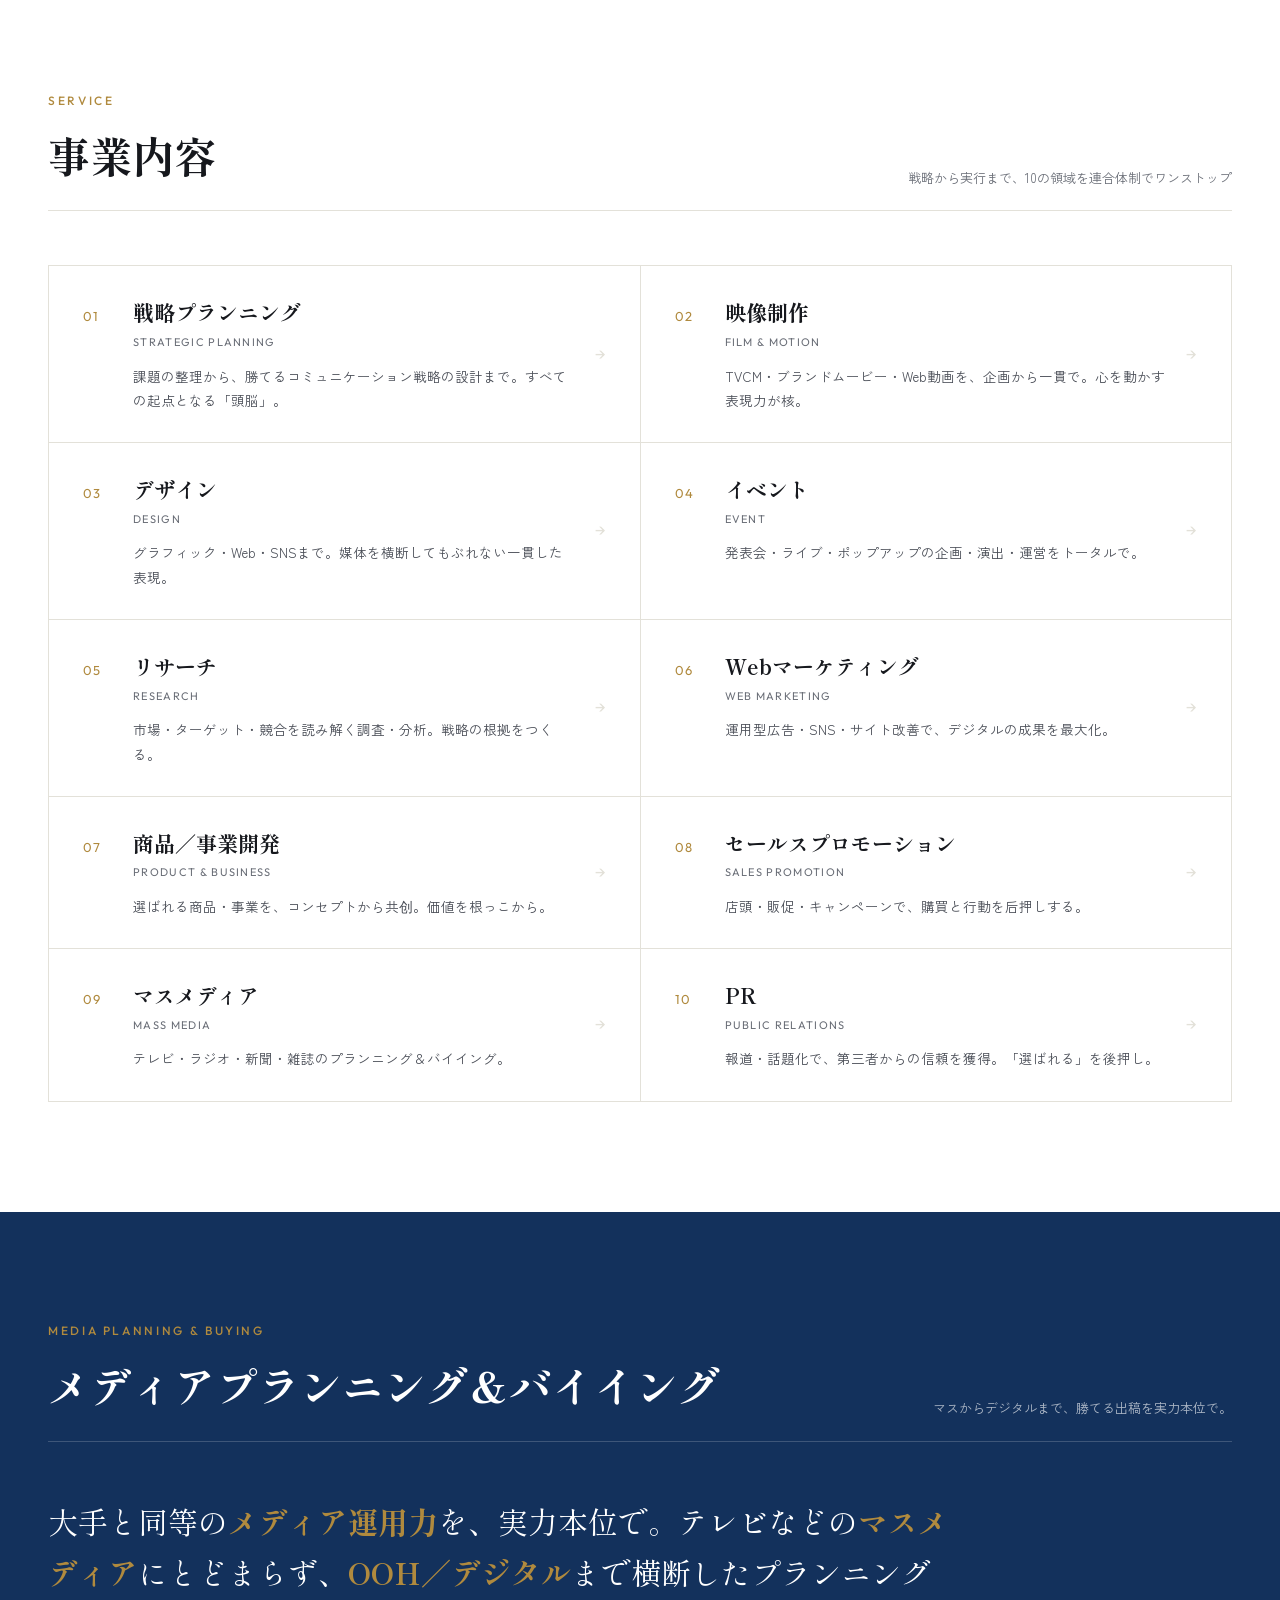
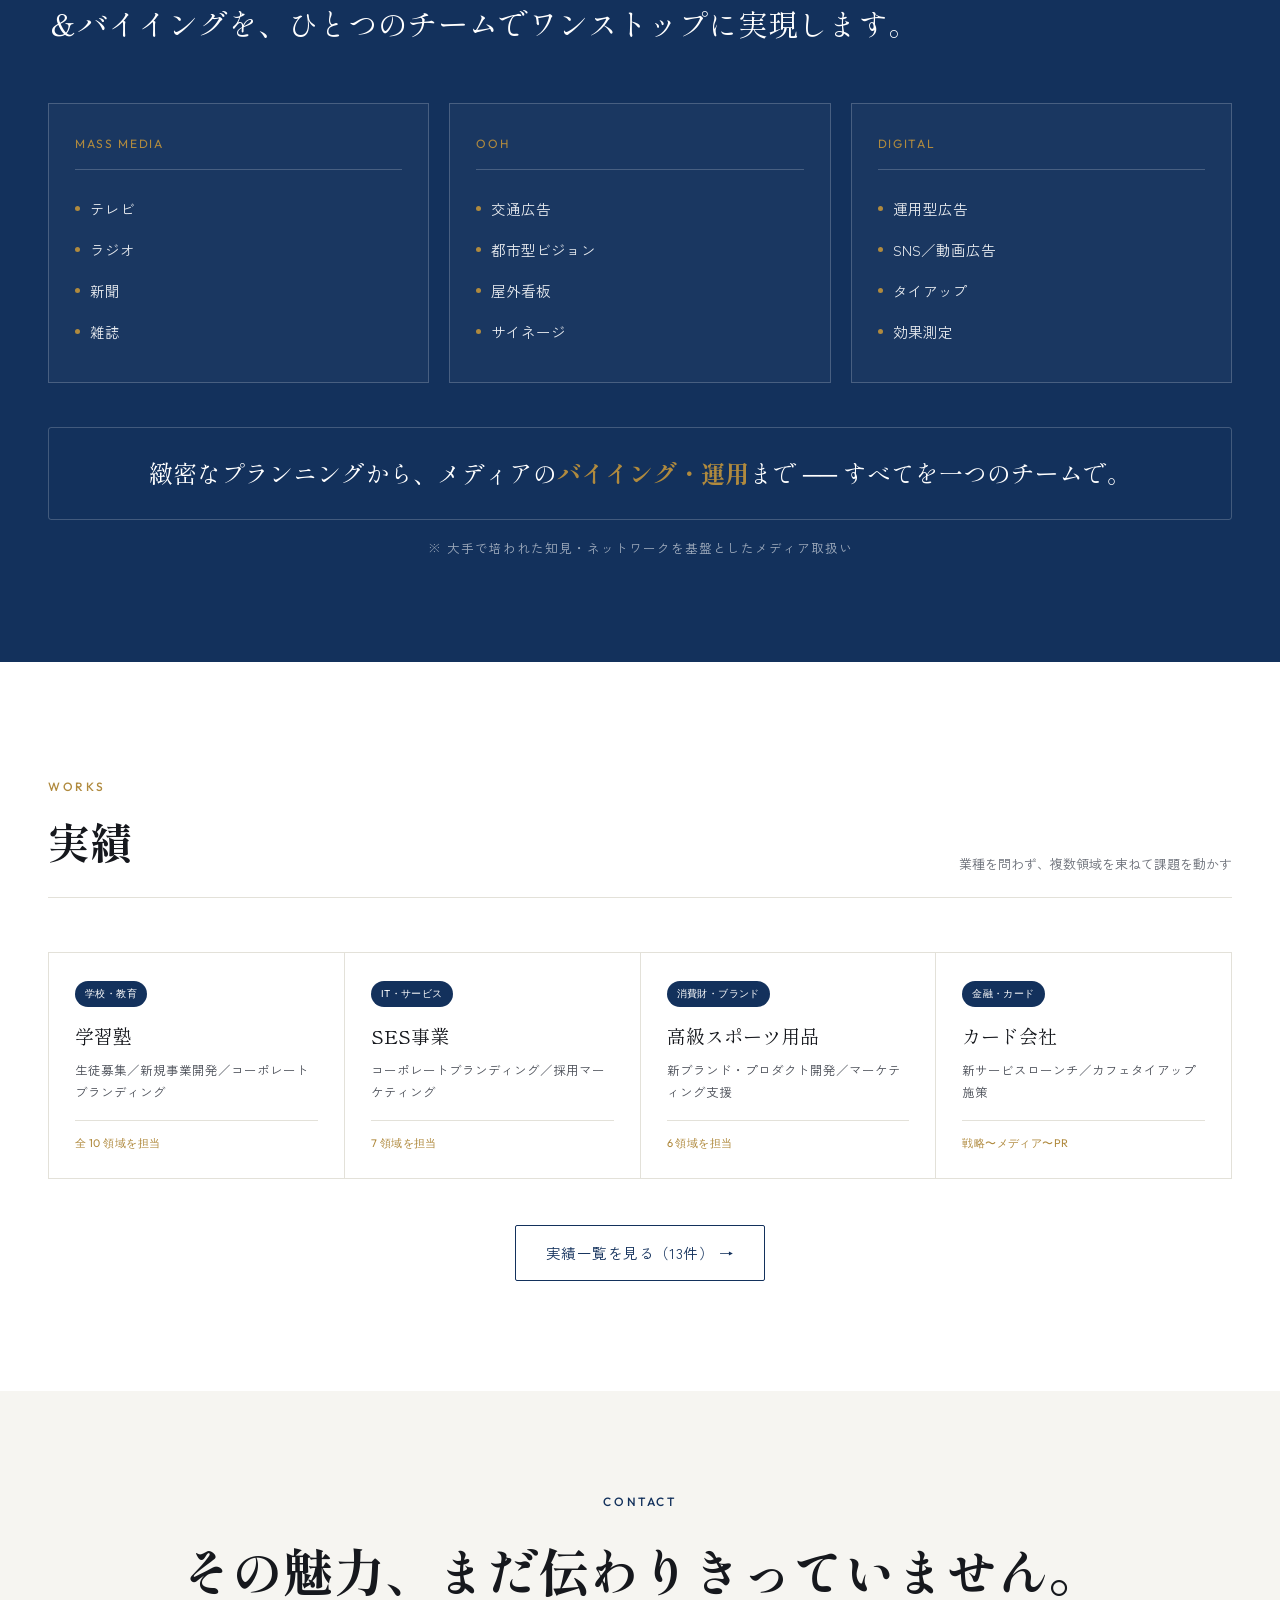
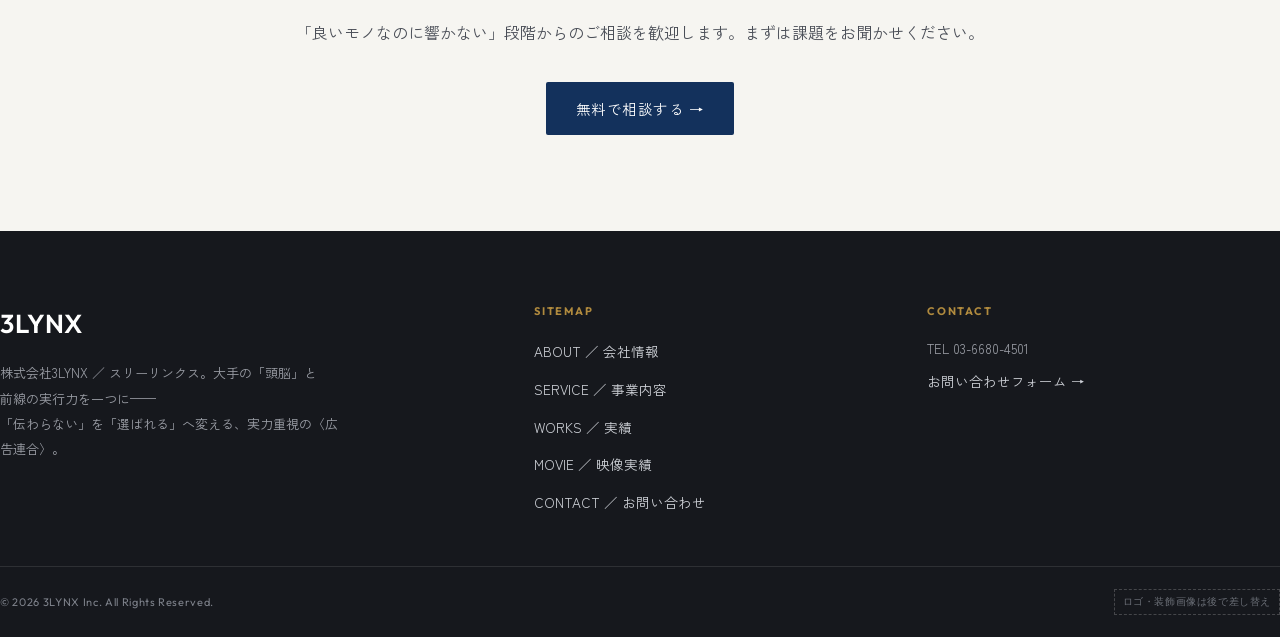
==== commit 1b95cdeb: "Update movie.html (new video #03 id) + unify nav/footer order to WORKS→MOVIE across all pages" ====
--- a/index.html
+++ b/index.html
@@ -170,8 +170,8 @@
     <nav class="navlinks">
       <a href="about.html">ABOUT</a>
       <a href="service.html">SERVICE</a>
+      <a href="works.html">WORKS</a>
       <a href="movie.html">MOVIE</a>
-      <a href="works.html">WORKS</a>
       <a href="contact.html" class="cbtn">お問い合わせ</a>
     </nav>
   </div>
@@ -416,8 +416,8 @@
       <ul>
         <li><a href="about.html">ABOUT ／ 会社情報</a></li>
         <li><a href="service.html">SERVICE ／ 事業内容</a></li>
+        <li><a href="works.html">WORKS ／ 実績</a></li>
         <li><a href="movie.html">MOVIE ／ 映像実績</a></li>
-        <li><a href="works.html">WORKS ／ 実績</a></li>
         <li><a href="contact.html">CONTACT ／ お問い合わせ</a></li>
       </ul>
     </div>
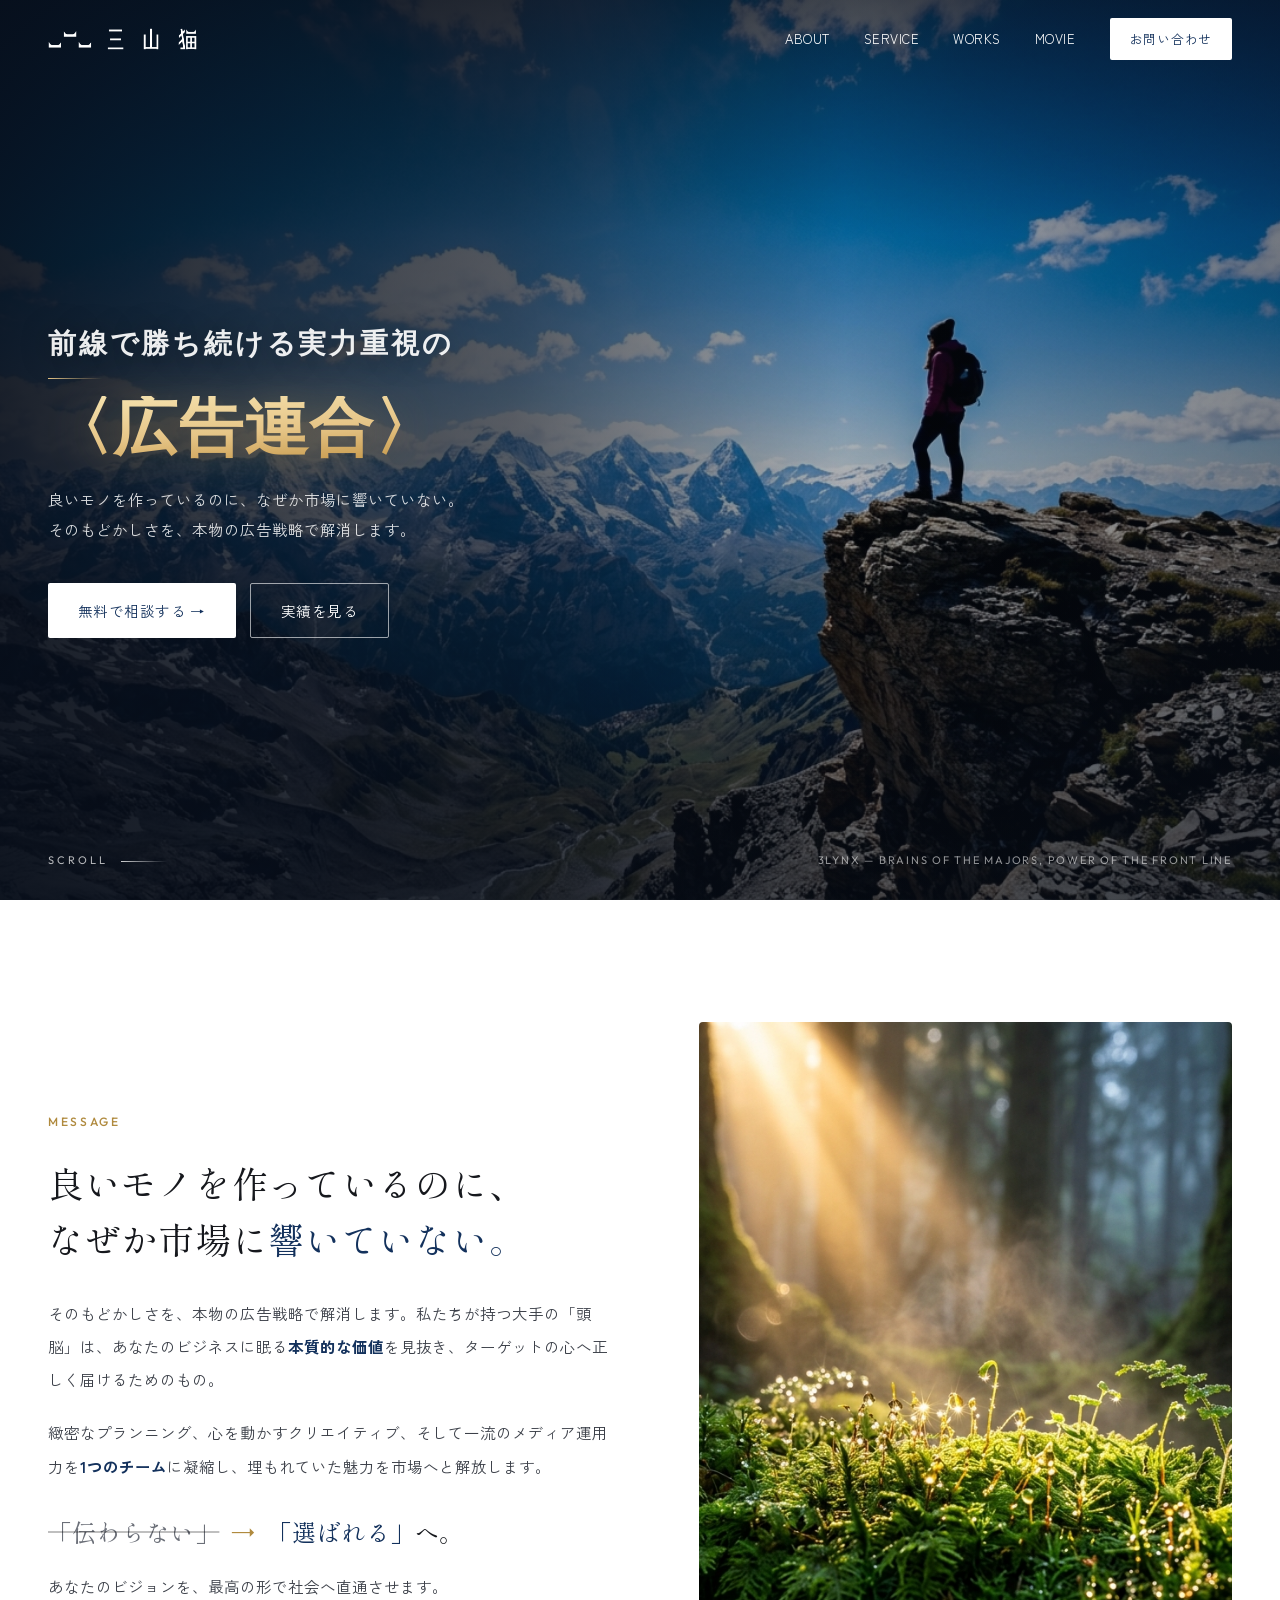
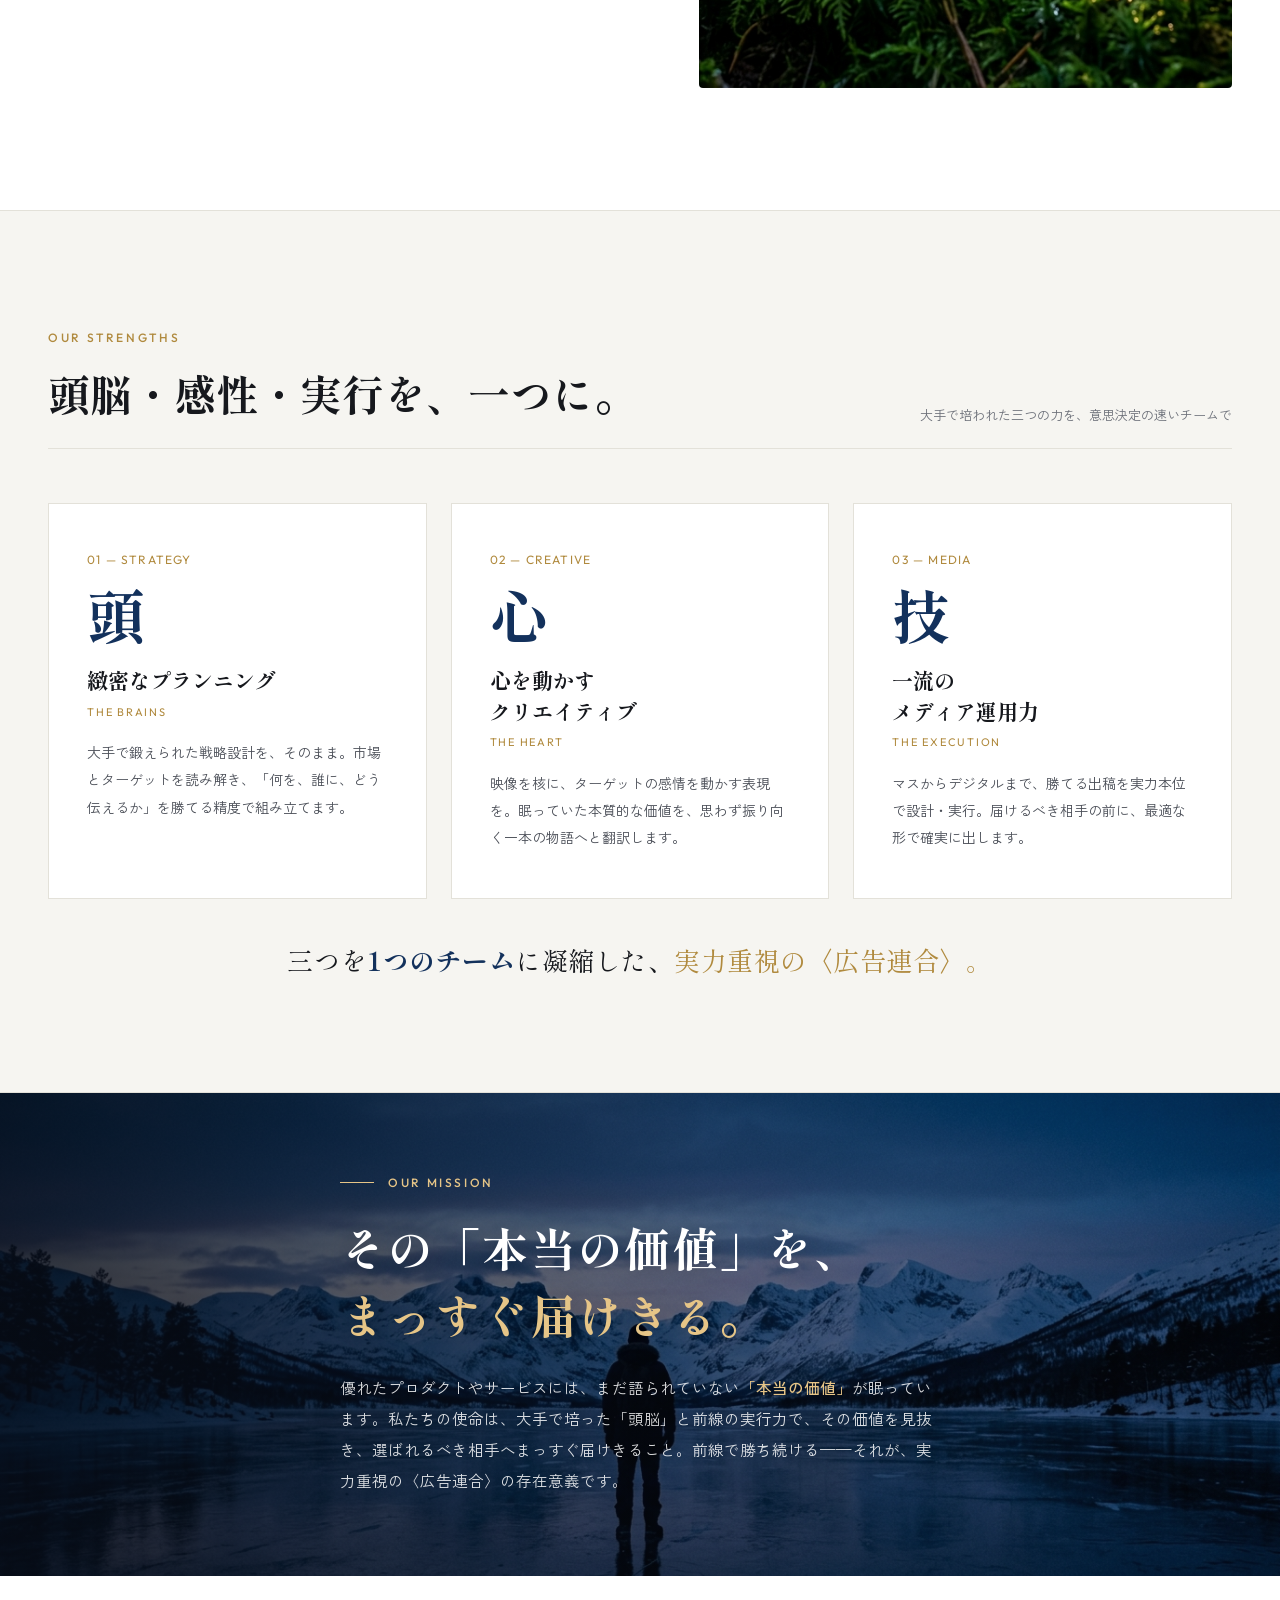
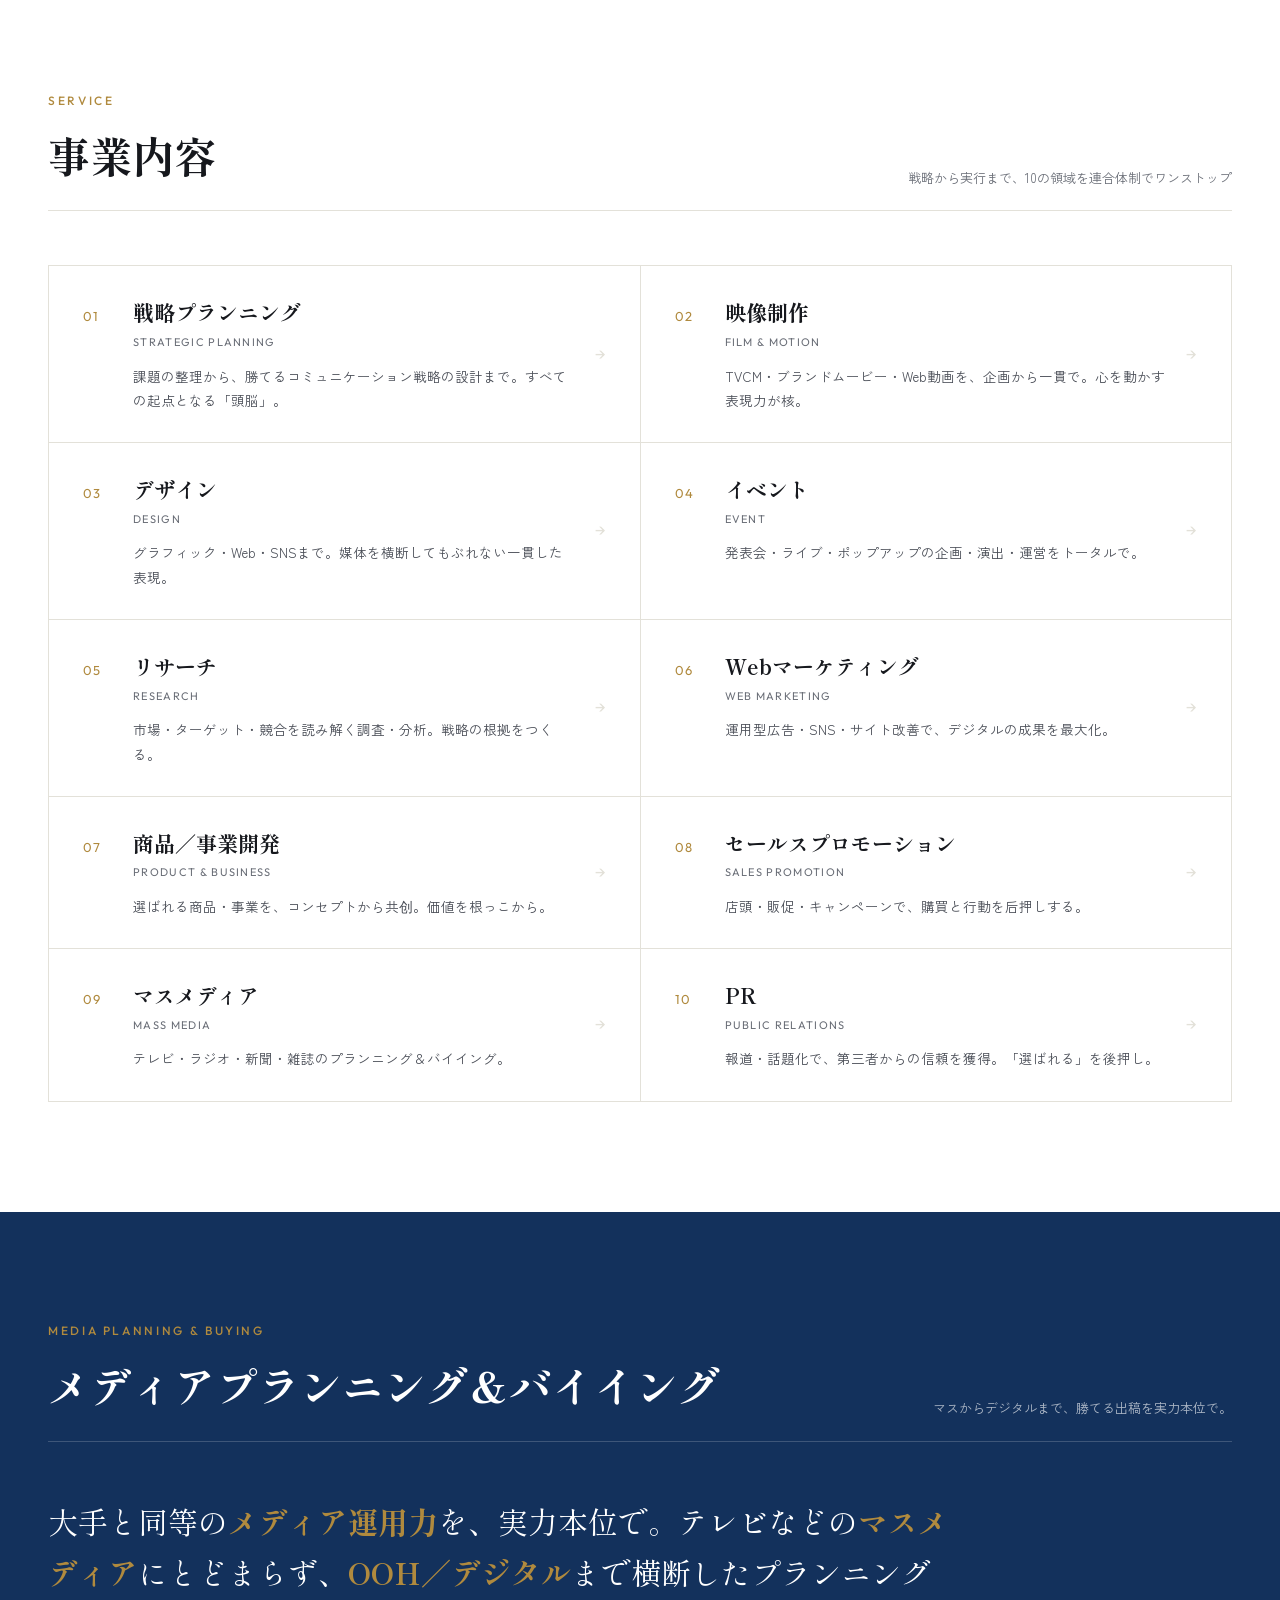
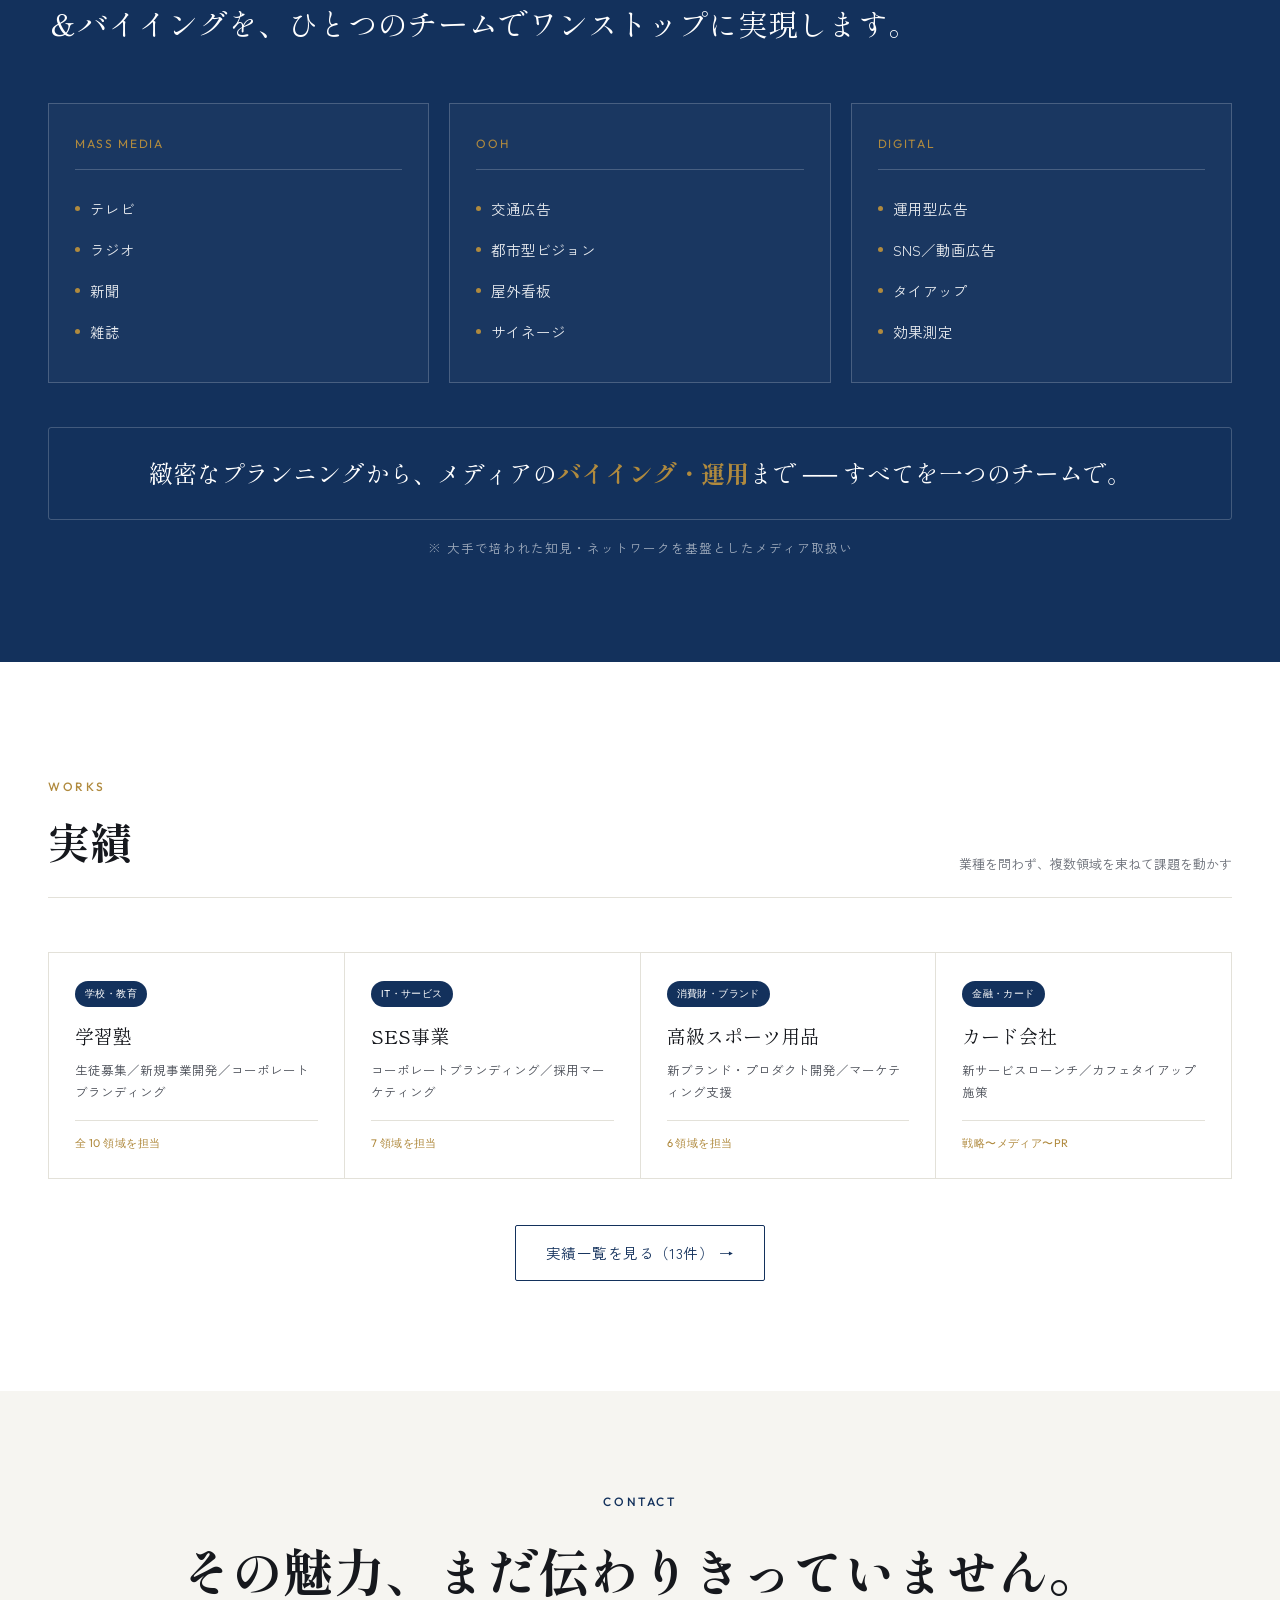
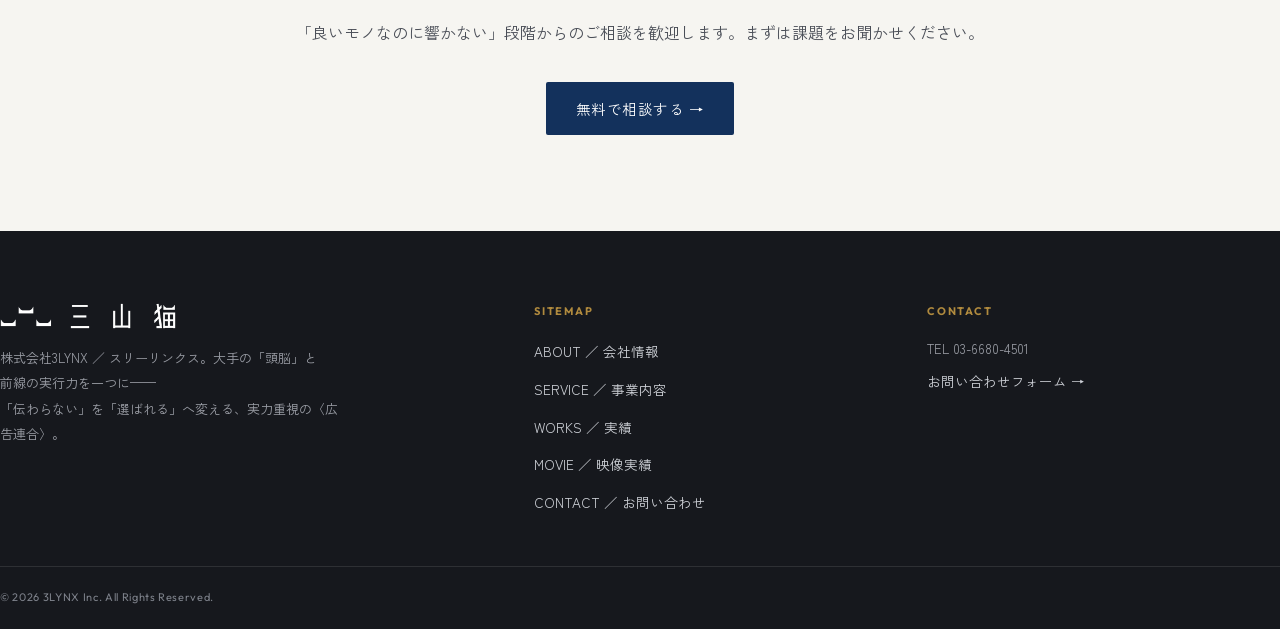
==== commit 029dcf8c: "Apply design handoff: real logos sitewide + refreshed hero + working contact form - index.html: gold" ====
--- a/index.html
+++ b/index.html
@@ -21,8 +21,10 @@
 .hero-inner{position:relative;z-index:2;width:100%;color:#fff;padding-top:60px}
 .hero .ey{color:#d4ac63;display:flex;align-items:center;gap:14px;margin-bottom:26px}
 .hero .ey::before{content:"";width:40px;height:1px;background:#d4ac63}
-.hero h1{font-family:"Shippori Mincho",serif;font-weight:700;font-size:clamp(34px,4.7vw,64px);line-height:1.28;letter-spacing:.02em;text-shadow:0 2px 40px rgba(0,0,0,.45)}
-.hero h1 .nv{color:#e6c587}
+.hero h1{font-family:"Shippori Mincho",serif;letter-spacing:.02em}
+.hero h1 .top{display:block;font-weight:600;font-size:clamp(20px,2.3vw,28px);letter-spacing:.1em;color:rgba(255,255,255,.92);text-shadow:0 2px 30px rgba(0,0,0,.4)}
+.hero h1 .rule{display:block;width:54px;height:1px;background:linear-gradient(90deg,#e6c587,transparent);margin:11px 0 17px}
+.hero h1 .big{display:block;font-weight:800;font-size:clamp(40px,5.4vw,64px);line-height:1;letter-spacing:.02em;background:linear-gradient(176deg,#f6e3b0 0%,#e6c587 34%,#c79a4d 60%,#f6e3b0 100%);-webkit-background-clip:text;background-clip:text;color:transparent;filter:drop-shadow(0 5px 22px rgba(216,178,95,.38))}
 .hero .htag{font-family:"Shippori Mincho",serif;font-size:clamp(16px,1.8vw,22px);color:#fff;margin-top:24px;letter-spacing:.04em;display:inline-flex;align-items:center;gap:14px;flex-wrap:wrap}
 .hero .htag .gw{color:#e6c587;font-weight:700;font-size:1.18em;letter-spacing:.06em;text-shadow:0 2px 24px rgba(230,197,135,.35)}
 .hero .htag::before{content:"";width:26px;height:1px;background:rgba(255,255,255,.6)}
@@ -42,15 +44,15 @@
 /* header transparent over hero, solid on scroll */
 header{transition:background .35s,border-color .35s,backdrop-filter .35s}
 header.over-hero{background:transparent;backdrop-filter:none;border-bottom-color:transparent}
-header.over-hero .logo .mk{color:#fff}
-header.over-hero .logo .ph{color:rgba(255,255,255,.7);border-color:rgba(255,255,255,.35)}
+header.over-hero .logo .logo-dark{display:none}
+header.over-hero .logo .logo-light{display:block}
 header.over-hero .navlinks a{color:#fff}
 header.over-hero .navlinks a:not(.cbtn)::after{background:#fff}
 header.over-hero .navlinks .cbtn{background:#fff;color:var(--navy)}
 header.over-hero .navlinks .cbtn:hover{background:#f0eee8;color:var(--navy)}
 header.over-hero.scrolled{background:rgba(255,255,255,.9);backdrop-filter:blur(10px);border-bottom-color:var(--line)}
-header.over-hero.scrolled .logo .mk{color:var(--navy)}
-header.over-hero.scrolled .logo .ph{color:var(--muted);border-color:var(--line)}
+header.over-hero.scrolled .logo .logo-dark{display:block}
+header.over-hero.scrolled .logo .logo-light{display:none}
 header.over-hero.scrolled .navlinks a{color:var(--ink)}
 header.over-hero.scrolled .navlinks a:hover{color:var(--navy)}
 header.over-hero.scrolled .navlinks a:not(.cbtn)::after{background:var(--navy)}
@@ -166,7 +168,7 @@
 
 <header class="over-hero" id="siteHeader">
   <div class="wrap nav">
-    <a class="logo" href="index.html"><span class="mk">3LYNX</span><span class="ph">ロゴ後で差替</span></a>
+    <a class="logo" href="index.html"><img class="logo-dark" src="assets/logo-navy.png" alt="3LYNX"><img class="logo-light" src="assets/logo-w.png" alt="3LYNX"></a>
     <nav class="navlinks">
       <a href="about.html">ABOUT</a>
       <a href="service.html">SERVICE</a>
@@ -182,9 +184,7 @@
   <div class="hero-bg"><img src="assets/hero.png" alt="夜明けの湖に立つ人物と山並み"></div>
   <div class="hero-overlay"></div>
   <div class="wrap hero-inner">
-    <span class="ey">実力重視の広告連合 ／ Results-Driven Alliance</span>
-    <h1>大手の<span class="nv">「頭脳」</span>を、<br>本当の価値を、<br>届ける力に。</h1>
-    <p class="htag">前線で勝ち続ける実力重視の<span class="gw">〈広告連合〉</span></p>
+    <h1><span class="top">前線で勝ち続ける実力重視の</span><span class="rule"></span><span class="big">〈広告連合〉</span></h1>
     <p class="lead">良いモノを作っているのに、なぜか市場に響いていない。<br>そのもどかしさを、本物の広告戦略で解消します。</p>
     <div class="hero-cta">
       <a class="btn light solid" href="contact.html">無料で相談する →</a>
@@ -408,7 +408,7 @@
 <footer>
   <div class="wrap fmain">
     <div>
-      <div class="mk">3LYNX</div>
+      <img class="flogo" src="assets/logo-w.png" alt="3LYNX">
       <p class="fdesc">株式会社3LYNX ／ スリーリンクス。大手の「頭脳」と<br>前線の実行力を一つに——<br>「伝わらない」を「選ばれる」へ変える、実力重視の〈広告連合〉。</p>
     </div>
     <div class="fcol">
@@ -429,7 +429,6 @@
   </div>
   <div class="wrap fbottom">
     <div class="c">© 2026 3LYNX Inc. All Rights Reserved.</div>
-    <div class="ph">ロゴ・装飾画像は後で差し替え</div>
   </div>
 </footer>
 
--- a/styles.css
+++ b/styles.css
@@ -57,9 +57,9 @@
 /* ---------- header ---------- */
 header{position:fixed;top:0;left:0;right:0;z-index:50;background:rgba(255,255,255,.86);backdrop-filter:blur(10px);border-bottom:1px solid var(--line)}
 .nav{display:flex;align-items:center;justify-content:space-between;height:78px}
-.logo{display:flex;align-items:center;gap:12px;text-decoration:none}
-.logo .mk{font-family:"Outfit",sans-serif;font-weight:600;font-size:24px;letter-spacing:.02em;color:var(--navy)}
-.logo .ph{font-size:9px;font-family:"Outfit";color:var(--muted);border:1px dashed var(--line);padding:3px 6px;letter-spacing:.06em}
+.logo{display:flex;align-items:center;text-decoration:none}
+.logo img{display:block;height:22px;width:auto}
+.logo .logo-light{display:none}
 .navlinks{display:flex;align-items:center;gap:34px}
 .navlinks a{color:var(--ink);text-decoration:none;font-size:13px;letter-spacing:.04em;transition:color .2s;position:relative}
 .navlinks a:not(.cbtn)::after{content:"";position:absolute;left:0;right:0;bottom:-6px;height:1px;background:var(--navy);transform:scaleX(0);transform-origin:left;transition:transform .25s}
@@ -97,7 +97,7 @@
 /* ---------- footer ---------- */
 footer{background:var(--ink);color:#cfd2d8}
 .fmain{padding:72px 0 40px;display:grid;grid-template-columns:1.4fr 1fr 1fr;gap:40px}
-.fmain .mk{font-family:"Outfit";font-weight:600;font-size:26px;color:#fff;letter-spacing:.02em}
+.fmain .flogo{display:block;height:26px;width:auto}
 .fmain .fdesc{font-size:13px;color:#9b9ea6;margin-top:16px;line-height:1.95;max-width:340px}
 .fmain .fmem{display:flex;gap:22px;margin-top:24px;font-family:"Shippori Mincho",serif;font-size:15px;color:#e8eaee}
 .fcol h4{font-family:"Outfit";font-size:11px;letter-spacing:.16em;text-transform:uppercase;color:var(--gold);margin-bottom:18px}
